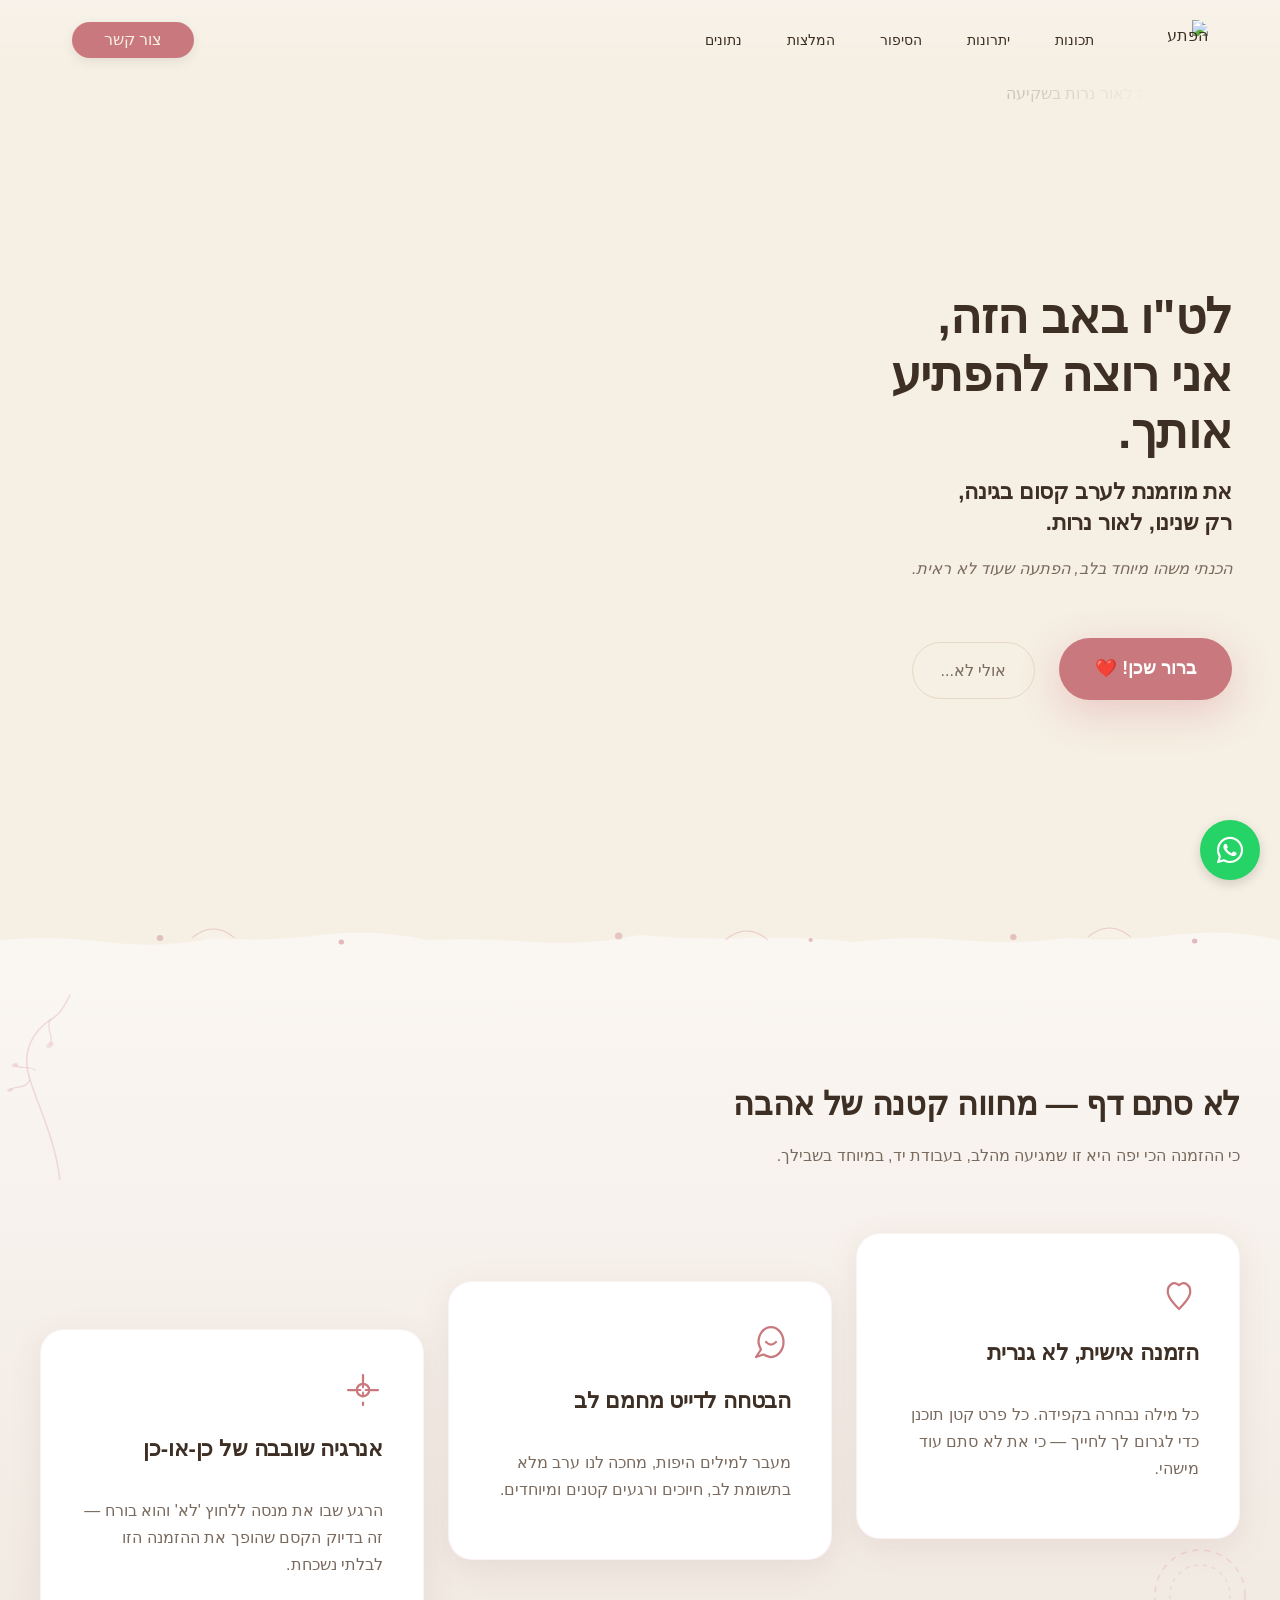
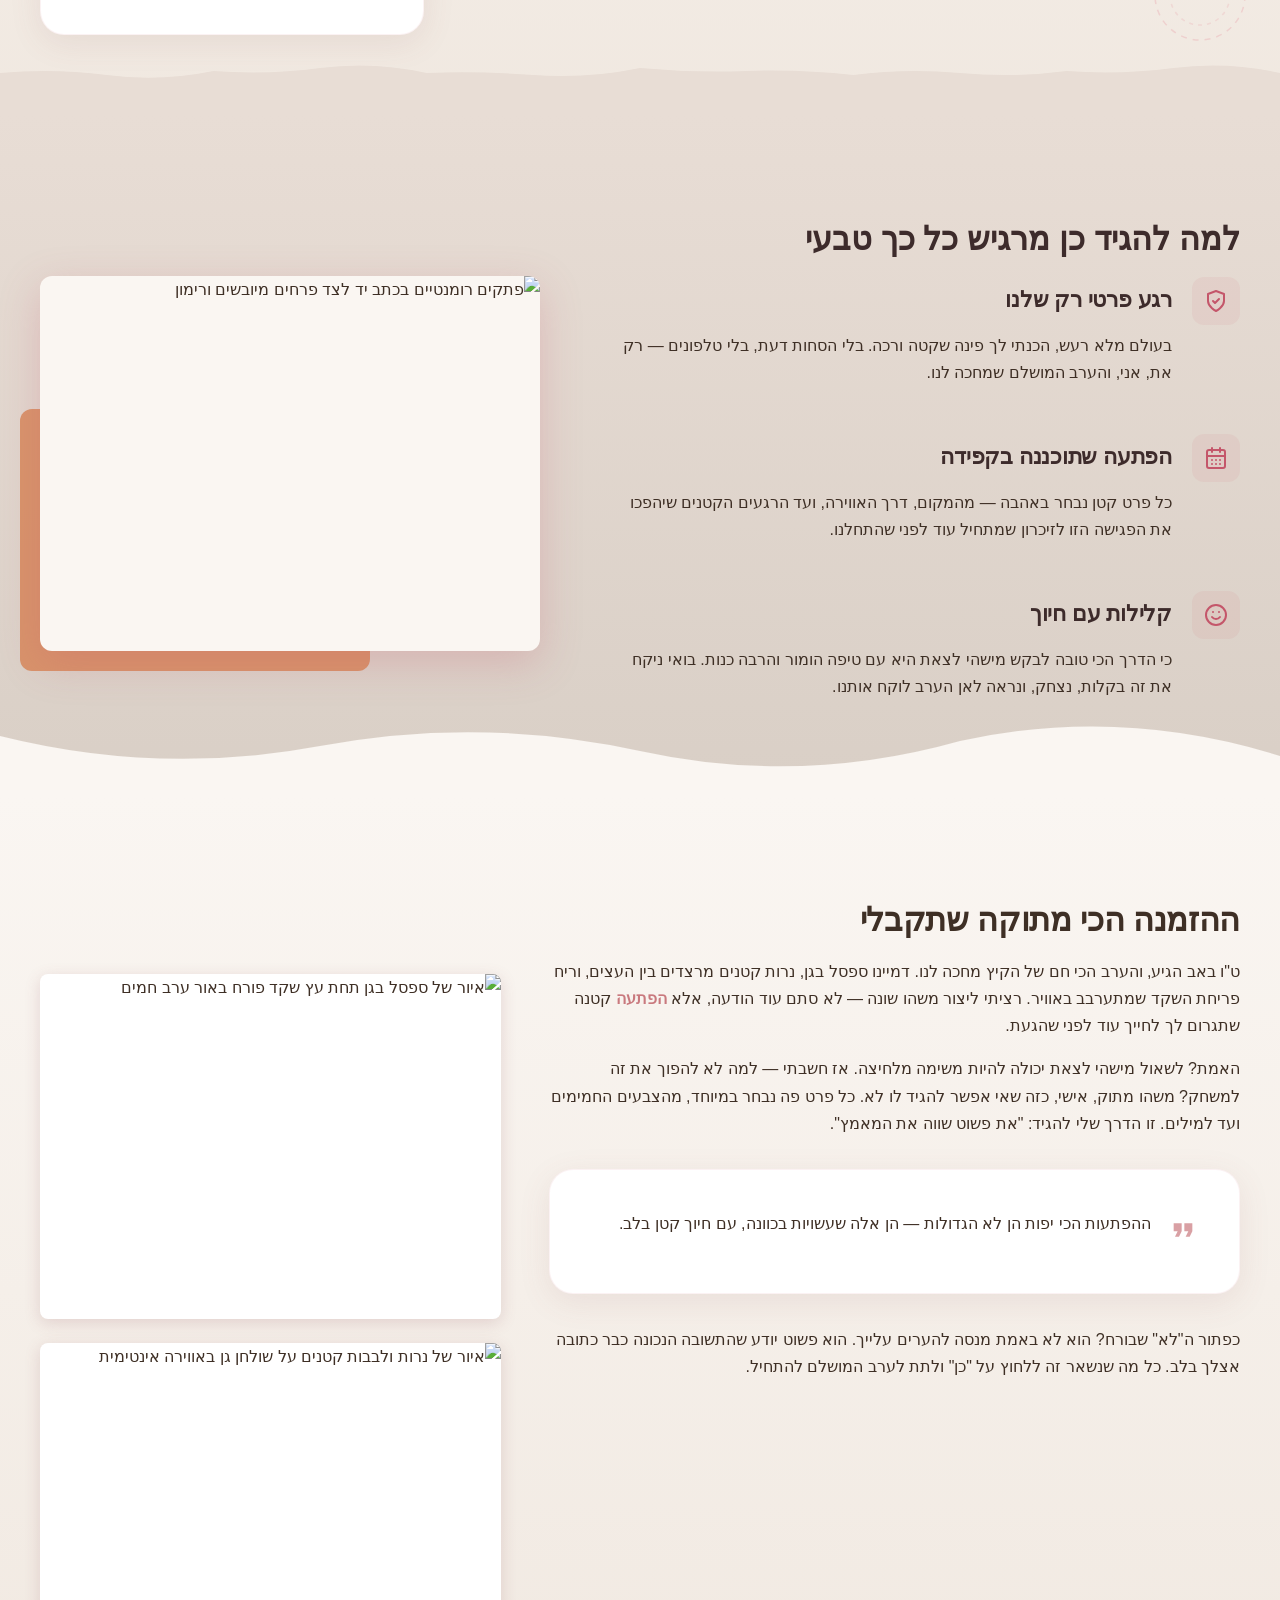
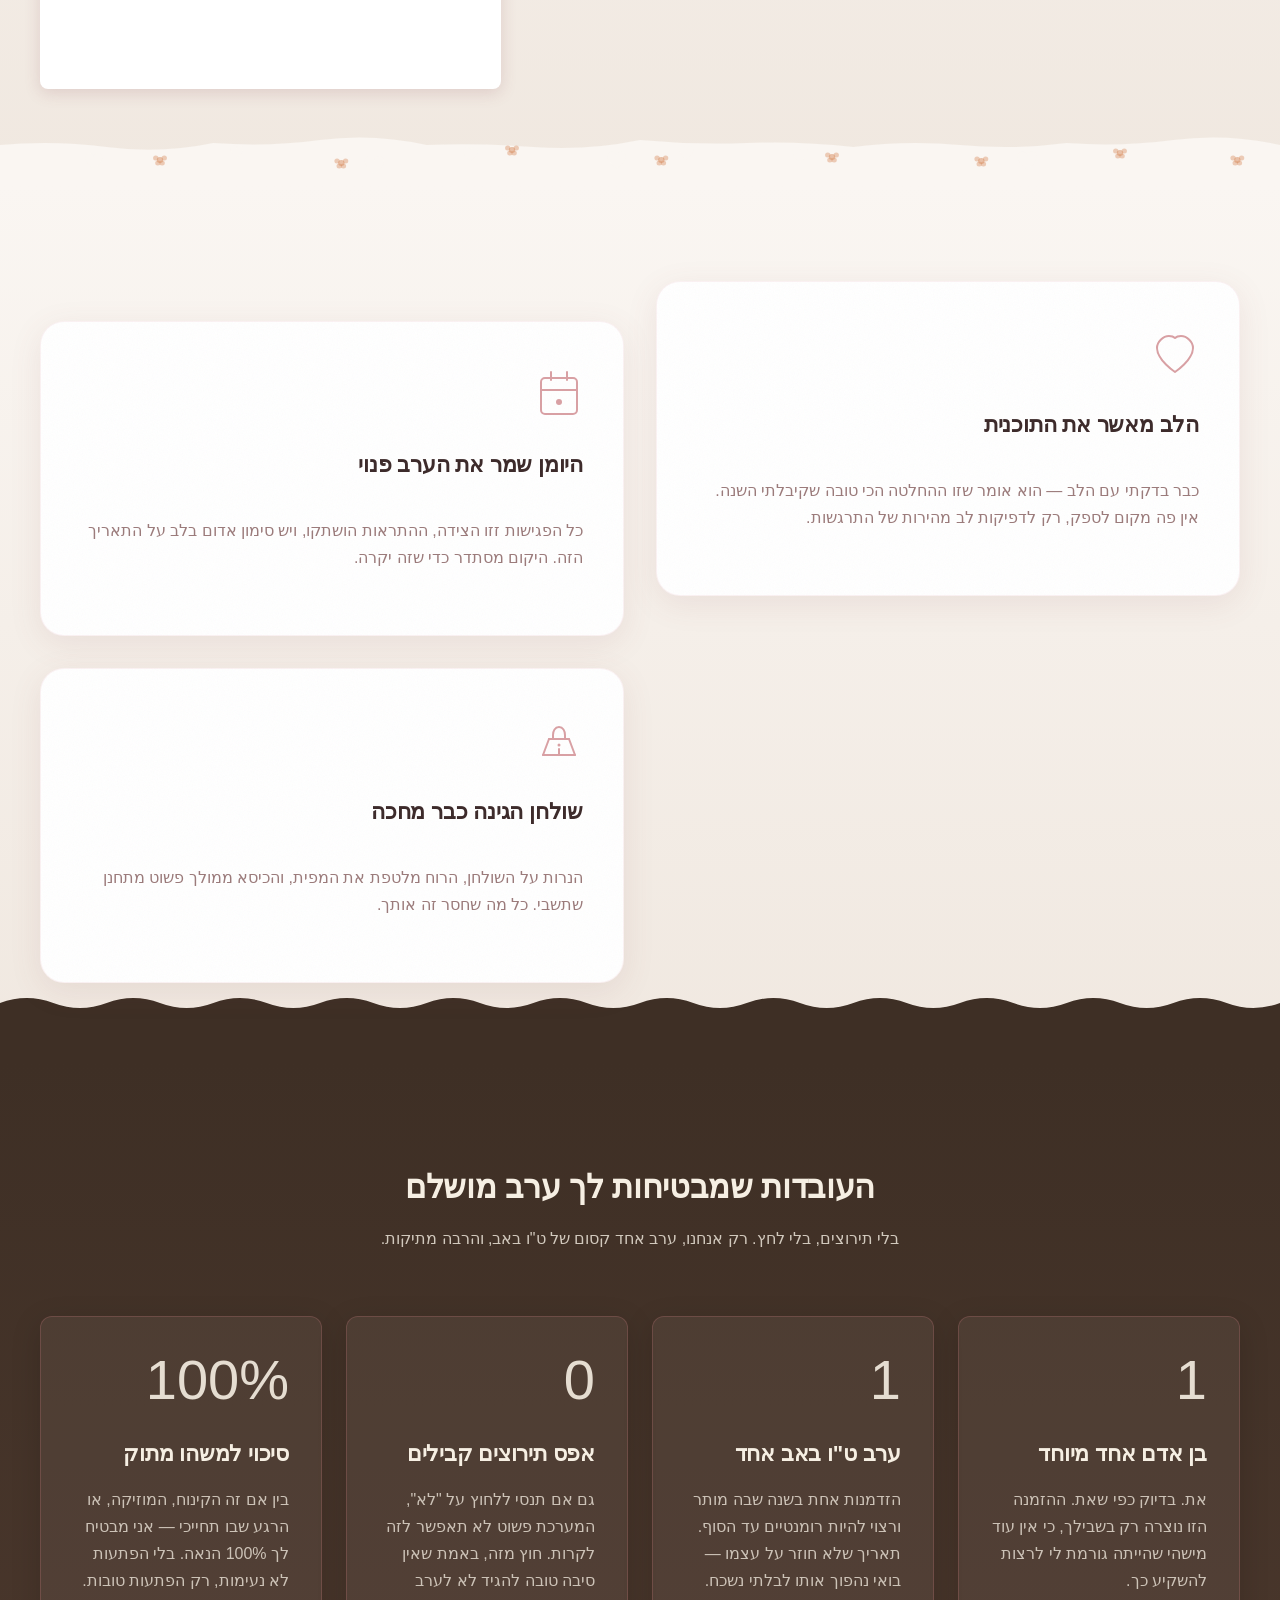
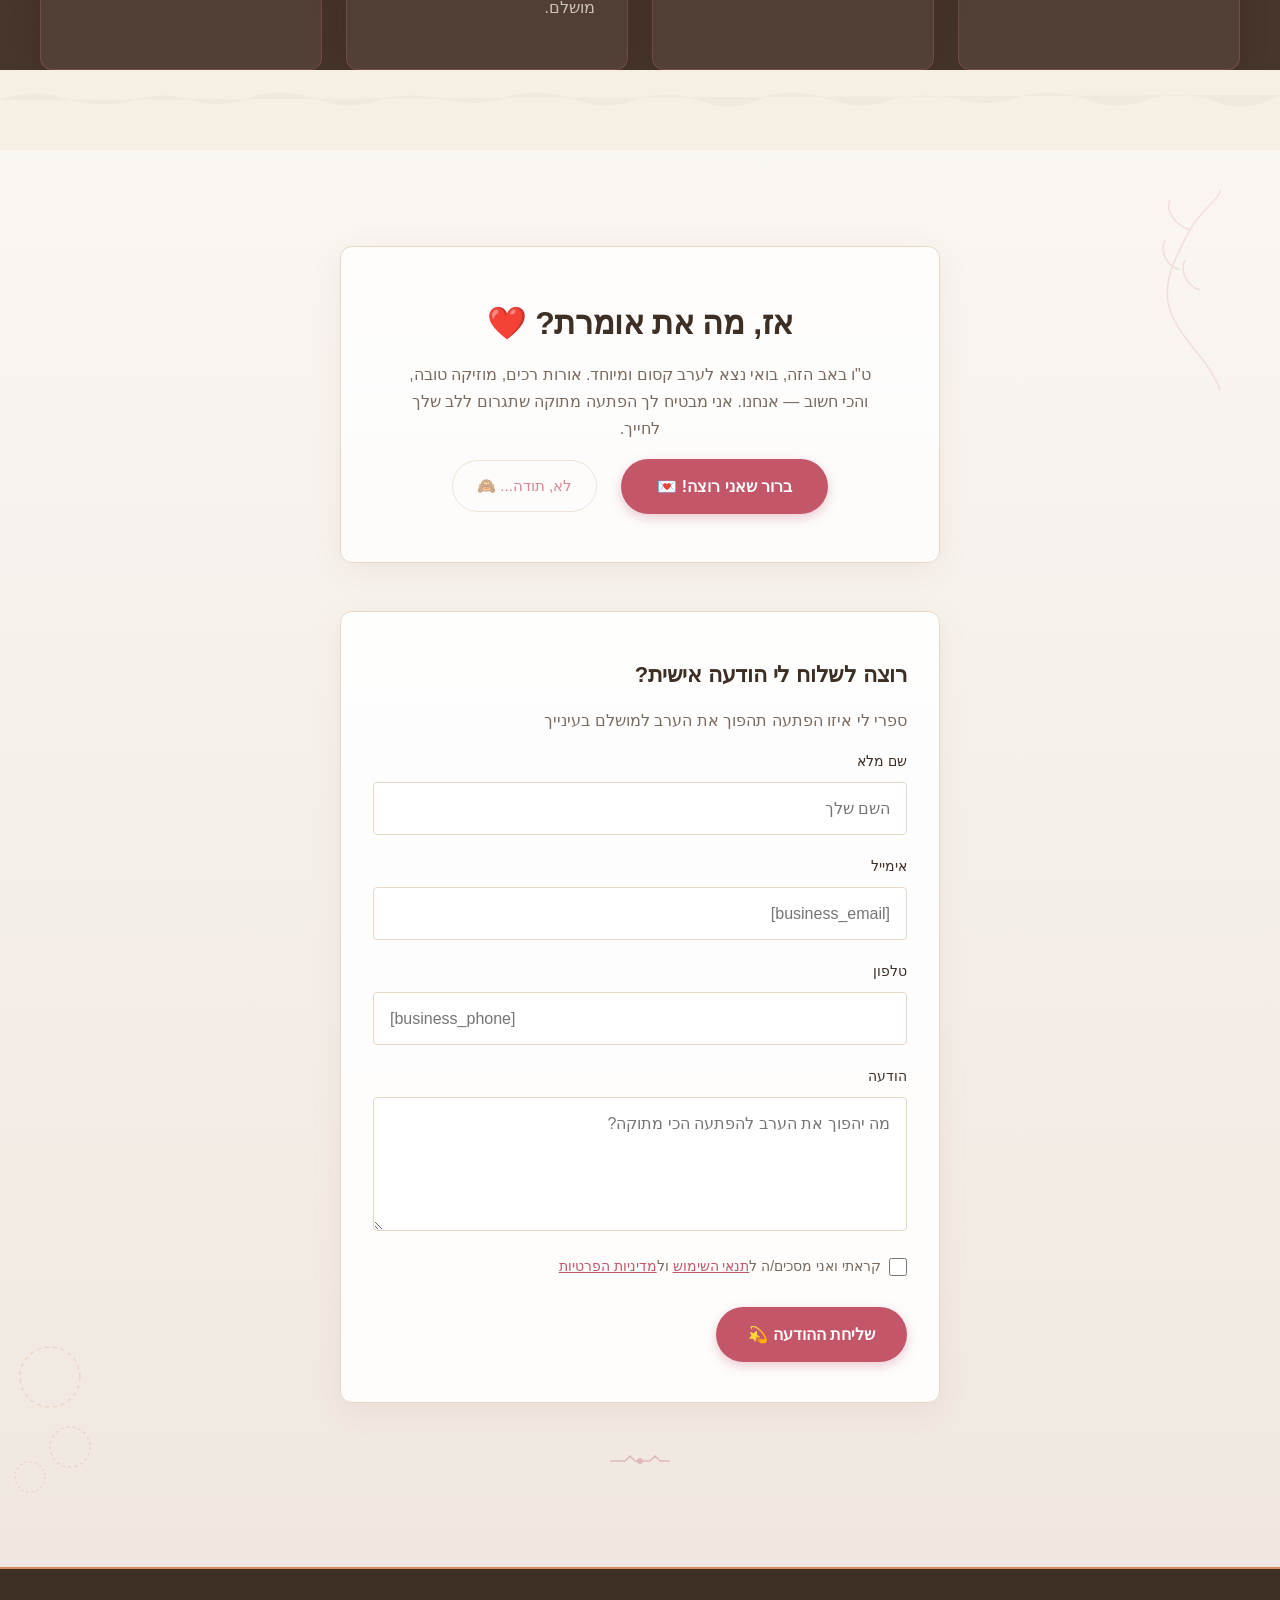
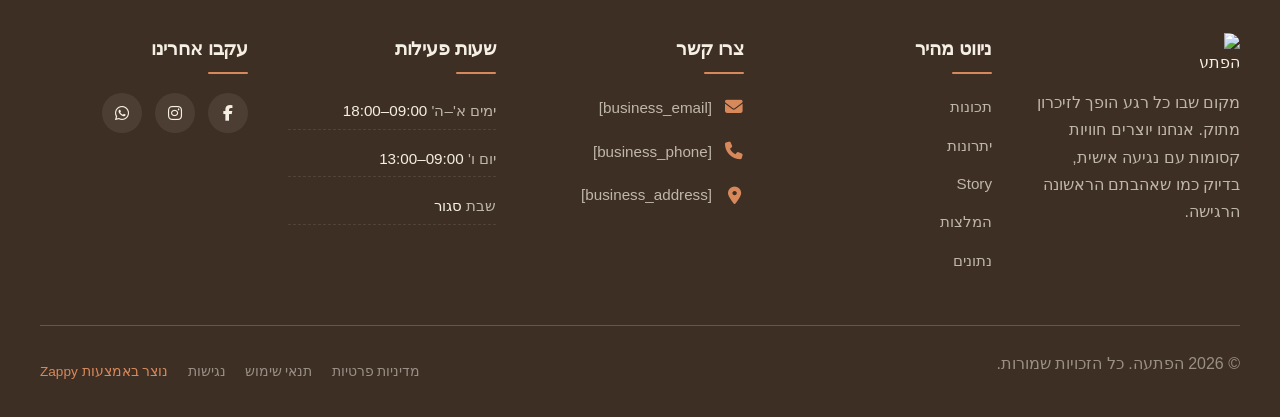
==== public/index.html @ 825b51dd "Initial website commit" ====
<!DOCTYPE html><html lang="he" dir="rtl"><head>
    <meta charset="UTF-8">
    <meta name="viewport" content="width=device-width, initial-scale=1.0">
    <meta name="robots" content="index, follow">
    <title>הזמנה רומנטית שאי אפשר לסרב לה — הפתעה</title>
    <meta name="description" content="הפתעה מתוקה ומשעשעת לט&quot;ו באב: כפתור ה'לא' בורח מהעכבר, וכשלוחצים 'כן' נפתח מסך חגיגי עם לבבות מרחפים. הדרך הכי כיפית להזמין מישהו מיוחד לדייט בלתי נשכח. לחצו עכשיו וגלו את הקסם!">
    <meta name="keywords" content="הפתעה, הפתעה רומנטית לזוג, רעיונות להפתעה לבן זוג, הזמנה לט" ו="" באב,="" הפתעה="" וירטואלית="" מקורית"="">
    
    <!-- Favicons -->
    <link rel="icon" type="image/x-icon" href="/assets/favicon.ico">
    <link rel="icon" type="image/png" sizes="16x16" href="/assets/favicon-16x16.png">
    <link rel="icon" type="image/png" sizes="32x32" href="/assets/favicon-32x32.png">
    <link rel="icon" type="image/png" sizes="48x48" href="/assets/favicon-48x48.png">
    <link rel="icon" type="image/png" sizes="192x192" href="/assets/favicon-192x192.png">
    <link rel="icon" type="image/png" sizes="512x512" href="/assets/favicon-512x512.png">
    <link rel="apple-touch-icon" href="/assets/apple-touch-icon.png">
    <!-- Zappy Analytics -->
<script>
(function() {
  'use strict';
  
  // Configuration
  var config = {
    websiteId: 'c643f042-326e-4a55-a2a8-f89b257a7879',
    apiUrl: 'https://api.zappy5.com/api/analytics/track',
    sessionDuration: 30 * 60 * 1000, // 30 minutes
    visitorDuration: 30 * 24 * 60 * 60 * 1000, // 30 days
    trackPageViews: true,
    trackClicks: true,
    trackFormSubmissions: true
  };
  
  // Generate or retrieve persistent visitor ID (30 days)
  function getVisitorId() {
    var visitorKey = 'zappy_visitor_' + config.websiteId;
    var visitor = null;
    
    try {
      visitor = localStorage.getItem(visitorKey);
      if (visitor) {
        var visitorData = JSON.parse(visitor);
        var now = Date.now();
        
        // Check if visitor ID is still valid (30 days)
        if (now - visitorData.created < config.visitorDuration) {
          // Update last seen timestamp
          visitorData.lastSeen = now;
          localStorage.setItem(visitorKey, JSON.stringify(visitorData));
          return visitorData.id;
        }
      }
    } catch (e) {
      console.warn('Zappy Analytics: LocalStorage not available');
    }
    
    // Generate new visitor ID
    var newVisitorId = 'zv_' + Date.now() + '_' + Math.random().toString(36).substr(2, 9);
    
    try {
      localStorage.setItem(visitorKey, JSON.stringify({
        id: newVisitorId,
        created: Date.now(),
        lastSeen: Date.now()
      }));
    } catch (e) {
      // Continue without local storage
    }
    
    return newVisitorId;
  }
  
  // Generate or retrieve session ID (30 minutes)
  function getSessionId() {
    var sessionKey = 'zappy_session_' + config.websiteId;
    var session = null;
    
    try {
      session = sessionStorage.getItem(sessionKey);
      if (session) {
        var sessionData = JSON.parse(session);
        var now = Date.now();
        
        // Check if session is still valid
        if (now - sessionData.timestamp < config.sessionDuration) {
          // Update timestamp
          sessionData.timestamp = now;
          sessionStorage.setItem(sessionKey, JSON.stringify(sessionData));
          return sessionData.id;
        }
      }
    } catch (e) {
      console.warn('Zappy Analytics: SessionStorage not available');
    }
    
    // Generate new session ID
    var newSessionId = 'zs_' + Date.now() + '_' + Math.random().toString(36).substr(2, 9);
    
    try {
      sessionStorage.setItem(sessionKey, JSON.stringify({
        id: newSessionId,
        timestamp: Date.now()
      }));
    } catch (e) {
      // Continue without session storage
    }
    
    return newSessionId;
  }
  
  var visitorId = getVisitorId();
  var sessionId = getSessionId();
  
  // Track an event
  function trackEvent(eventType, data) {
    data = data || {};
    
    var eventData = {
      website_id: config.websiteId,
      event_type: eventType,
      page_path: window.location.pathname,
      referrer: document.referrer || 'direct',
      visitor_id: visitorId,
      session_id: sessionId,
      metadata: data
    };
    
    // Use sendBeacon if available (better for page unload events)
    if (navigator.sendBeacon) {
      var blob = new Blob([JSON.stringify(eventData)], { type: 'application/json' });
      navigator.sendBeacon(config.apiUrl, blob);
    } else {
      // Fallback to fetch
      fetch(config.apiUrl, {
        method: 'POST',
        headers: {
          'Content-Type': 'application/json'
        },
        body: JSON.stringify(eventData),
        keepalive: true
      }).catch(function(error) {
        console.warn('Zappy Analytics: Failed to track event', error);
      });
    }
  }
  
  // Track page view
  if (config.trackPageViews) {
    trackEvent('pageview', {
      title: document.title,
      url: window.location.href
    });
  }
  
  // Track clicks on important elements
  if (config.trackClicks) {
    document.addEventListener('click', function(e) {
      var target = e.target;
      
      // Track button clicks (counted as actions)
      if (target.tagName === 'BUTTON' || target.closest('button')) {
        var button = target.tagName === 'BUTTON' ? target : target.closest('button');
        var clickMeta = {
          element: 'button',
          text: button.textContent.trim().substring(0, 100),
          id: button.id || null,
          class: button.className || null
        };
        
        trackEvent('click', clickMeta);
      }
      
      // Track link clicks (navigation - not counted as actions)
      else if (target.tagName === 'A' || target.closest('a')) {
        var link = target.tagName === 'A' ? target : target.closest('a');
        var navMeta = {
          element: 'link',
          text: link.textContent.trim().substring(0, 100),
          href: link.href,
          external: link.hostname !== window.location.hostname
        };
        
        trackEvent('navigation', navMeta);
      }
    }, true);
  }
  
  
  // Track form submissions
  if (config.trackFormSubmissions) {
    document.addEventListener('submit', function(e) {
      var form = e.target;
      
      trackEvent('form_submit', {
        form_id: form.id || null,
        form_name: form.name || null,
        form_action: form.action || null,
        form_method: form.method || 'GET'
      });
    }, true);
  }
  
  // Track time on page (send on page unload)
  var pageLoadTime = Date.now();
  
  window.addEventListener('beforeunload', function() {
    var timeOnPage = Math.floor((Date.now() - pageLoadTime) / 1000); // in seconds
    
    trackEvent('page_unload', {
      time_on_page: timeOnPage,
      page_path: window.location.pathname
    });
  });
  
  // Expose tracking function globally for custom events
  window.zappyAnalytics = {
    track: trackEvent,
    getVisitorId: function() { return visitorId; },
    getSessionId: function() { return sessionId; }
  };
  
})();
</script>
<!-- End Zappy Analytics -->
<!-- Zappy Marketing Events -->
<script>
(function() {
  'use strict';
  if (window.zappyFireMarketingEvent) return;

  var ECOM_MODE = "";
  var IS_CATALOG = false;
  var IS_FULL = false;

  var ECOM_ALIAS = {
    begin_checkout: 'checkout_started',
    purchase: 'checkout_complete',
    add_to_cart: 'add_to_cart',
    view_product: 'view_product'
  };

  function pagePath() {
    try {
      if (window.ZAPPY_CONFIG && window.ZAPPY_CONFIG.currentPagePath) {
        return window.ZAPPY_CONFIG.currentPagePath;
      }
    } catch (e) {}
    try { return window.location.pathname || '/'; } catch (e2) { return '/'; }
  }

  function normalizeItems(meta) {
    meta = meta || {};
    var raw = meta.items || meta.cartItems || meta.cart_items || meta.lineItems || [];
    if (!Array.isArray(raw)) raw = [];
    var out = [];
    for (var i = 0; i < raw.length; i++) {
      var item = raw[i];
      if (!item || typeof item !== 'object') continue;
      var id = String(item.item_id || item.productId || item.product_id || item.id || '').trim();
      var name = String(item.item_name || item.productName || item.product_name || item.name || '').trim();
      var price = parseFloat(item.price != null ? item.price : (item.unitPrice != null ? item.unitPrice : 0)) || 0;
      var quantity = Math.max(1, parseInt(item.quantity != null ? item.quantity : (item.qty != null ? item.qty : 1), 10) || 1);
      if (!id && !name) continue;
      out.push({ item_id: id || name, item_name: name || id, price: price, quantity: quantity });
    }
    return out;
  }

  function buildGa4Params(eventId, meta) {
    meta = meta || {};
    var items = normalizeItems(meta);
    var value = parseFloat(meta.value != null ? meta.value : (meta.total != null ? meta.total : 0)) || 0;
    var currency = String(meta.currency || 'USD').toUpperCase();

    if (eventId === 'checkout_complete') {
      return {
        transaction_id: String(meta.transaction_id || meta.orderId || meta.order_id || meta.orderNumber || '') || undefined,
        value: value,
        currency: currency,
        items: items
      };
    }
    if (eventId === 'checkout_started') {
      return { value: value, currency: currency, items: items };
    }
    if (eventId === 'add_to_cart') {
      var atcItems = items.length ? items : [{
        item_id: String(meta.productId || meta.product_id || ''),
        item_name: String(meta.productName || meta.product_name || ''),
        price: parseFloat(meta.value != null ? meta.value : (meta.price != null ? meta.price : 0)) || 0,
        quantity: parseInt(meta.quantity != null ? meta.quantity : 1, 10) || 1
      }].filter(function(x) { return x.item_id || x.item_name; });
      return {
        value: value || (atcItems[0] ? atcItems[0].price * atcItems[0].quantity : 0),
        currency: currency,
        items: atcItems
      };
    }
    if (eventId === 'view_product') {
      var vpItems = items.length ? items : [{
        item_id: String(meta.productId || meta.product_id || ''),
        item_name: String(meta.productName || meta.product_name || ''),
        price: parseFloat(meta.price != null ? meta.price : (meta.value != null ? meta.value : 0)) || 0,
        quantity: 1
      }].filter(function(x) { return x.item_id || x.item_name; });
      return {
        currency: currency,
        value: value || (vpItems[0] ? vpItems[0].price : 0),
        items: vpItems
      };
    }
    if (eventId === 'whatsapp_click' || eventId === 'phone_click') {
      return { method: eventId === 'whatsapp_click' ? 'whatsapp' : 'phone', page_path: meta.pagePath || pagePath() };
    }
    if (eventId === 'contact_form_submitted' || eventId === 'product_inquiry') {
      return { page_path: meta.pagePath || pagePath() };
    }
    return meta;
  }

  function buildMetaParams(eventId, meta) {
    meta = meta || {};
    var items = normalizeItems(meta);
    var value = parseFloat(meta.value != null ? meta.value : (meta.total != null ? meta.total : 0)) || 0;
    var currency = String(meta.currency || 'USD').toUpperCase();
    var contentIds = [];
    var numItems = 0;
    for (var i = 0; i < items.length; i++) {
      if (items[i].item_id) contentIds.push(items[i].item_id);
      numItems += items[i].quantity || 1;
    }

    if (eventId === 'checkout_complete') {
      return {
        value: value,
        currency: currency,
        content_ids: contentIds.length ? contentIds : undefined,
        content_type: 'product',
        num_items: numItems || undefined,
        order_id: String(meta.order_id || meta.orderId || meta.transaction_id || meta.orderNumber || '') || undefined
      };
    }
    if (eventId === 'checkout_started') {
      return {
        value: value,
        currency: currency,
        content_ids: contentIds.length ? contentIds : undefined,
        content_type: 'product',
        num_items: numItems || parseInt(meta.itemCount != null ? meta.itemCount : 0, 10) || undefined
      };
    }
    if (eventId === 'add_to_cart') {
      var id = String(meta.productId || meta.product_id || contentIds[0] || '');
      return {
        value: value || (items[0] ? items[0].price * items[0].quantity : 0),
        currency: currency,
        content_ids: id ? [id] : (contentIds.length ? contentIds : undefined),
        content_type: 'product',
        content_name: meta.productName || meta.product_name || (items[0] && items[0].item_name),
        num_items: parseInt(meta.quantity != null ? meta.quantity : (numItems || 1), 10) || 1
      };
    }
    if (eventId === 'view_product') {
      var vid = String(meta.productId || meta.product_id || contentIds[0] || '');
      return {
        value: value || parseFloat(meta.price != null ? meta.price : 0) || 0,
        currency: currency,
        content_ids: vid ? [vid] : (contentIds.length ? contentIds : undefined),
        content_type: 'product',
        content_name: meta.productName || meta.product_name || (items[0] && items[0].item_name)
      };
    }
    if (eventId === 'whatsapp_click' || eventId === 'phone_click') {
      return {
        content_name: eventId === 'whatsapp_click' ? 'WhatsApp' : 'Phone',
        content_category: 'contact'
      };
    }
    if (eventId === 'contact_form_submitted' || eventId === 'product_inquiry') {
      return {
        content_name: eventId === 'product_inquiry' ? 'Product inquiry' : 'Contact form',
        content_category: meta.productName || meta.product_name || undefined
      };
    }
    return meta;
  }

  var PLATFORM = {
    whatsapp_click: { ga4: 'contact', meta: 'Contact', gtm: 'whatsapp_click', ecom: false },
    phone_click: { ga4: 'contact', meta: 'Contact', gtm: 'phone_click', ecom: false },
    contact_form_submitted: { ga4: 'generate_lead', meta: 'Lead', gtm: 'contact_form_submitted', ecom: false },
    checkout_started: { ga4: 'begin_checkout', meta: 'InitiateCheckout', gtm: 'begin_checkout', ecom: true },
    checkout_complete: { ga4: 'purchase', meta: 'Purchase', gtm: 'purchase', ecom: true },
    product_inquiry: { ga4: 'generate_lead', meta: 'Lead', gtm: 'product_inquiry', ecom: false },
    add_to_cart: { ga4: 'add_to_cart', meta: 'AddToCart', gtm: 'add_to_cart', ecom: true },
    view_product: { ga4: 'view_item', meta: 'ViewContent', gtm: 'view_item', ecom: true }
  };

  function purchaseDedupKey(orderId) {
    return 'zappy_purchase_fired_' + String(orderId || '');
  }

  function alreadyFiredPurchase(orderId) {
    if (!orderId) return false;
    try {
      return sessionStorage.getItem(purchaseDedupKey(orderId)) === '1';
    } catch (e) {
      return false;
    }
  }

  function markPurchaseFired(orderId) {
    if (!orderId) return;
    try { sessionStorage.setItem(purchaseDedupKey(orderId), '1'); } catch (e) {}
  }

  /**
   * Fire a marketing event to first-party analytics + GA4/GTM/Meta when present.
   * @param {string} eventName marketing ID or ecommerce alias
   * @param {object} [metadata]
   * @param {{ skipFirstParty?: boolean }} [opts]
   */
  window.zappyFireMarketingEvent = function(eventName, metadata, opts) {
    try {
      opts = opts || {};
      metadata = metadata || {};
      var eventId = ECOM_ALIAS[eventName] || eventName;
      var plat = PLATFORM[eventId];
      if (!plat) return;

      if (!metadata.pagePath && !metadata.page_path) {
        metadata.pagePath = pagePath();
      }

      if (eventId === 'checkout_complete') {
        var oid = String(metadata.orderId || metadata.order_id || metadata.transaction_id || '');
        if (oid && alreadyFiredPurchase(oid)) return;
        if (oid) markPurchaseFired(oid);
      }

      // First-party (skip when already tracked via zappyTrackEcomAnalytics path
      // that opts out, or when caller already recorded under a different name)
      if (!opts.skipFirstParty) {
        try {
          if (window.zappyAnalytics && typeof window.zappyAnalytics.track === 'function') {
            window.zappyAnalytics.track(eventId, metadata);
          }
        } catch (e1) {}
      }

      // GTM / dataLayer — platform-standard ecommerce event names
      try {
        window.dataLayer = window.dataLayer || [];
        if (plat.ecom) {
          var ga4ForGtm = buildGa4Params(eventId, metadata);
          var ecommerce = {};
          if (ga4ForGtm.transaction_id) ecommerce.transaction_id = ga4ForGtm.transaction_id;
          if (ga4ForGtm.value != null) ecommerce.value = ga4ForGtm.value;
          if (ga4ForGtm.currency) ecommerce.currency = ga4ForGtm.currency;
          if (ga4ForGtm.items) ecommerce.items = ga4ForGtm.items;
          window.dataLayer.push({ event: plat.gtm, ecommerce: ecommerce });
          // Secondary Zappy-specific trigger for merchants who want it
          if (eventId === 'checkout_complete' || eventId === 'checkout_started') {
            window.dataLayer.push({ event: eventId, ecommerce: ecommerce });
          }
        } else {
          var dl = { event: plat.gtm };
          for (var k in metadata) {
            if (Object.prototype.hasOwnProperty.call(metadata, k)) dl[k] = metadata[k];
          }
          window.dataLayer.push(dl);
        }
      } catch (e2) {}

      // GA4 gtag
      try {
        if (typeof window.gtag === 'function') {
          window.gtag('event', plat.ga4, buildGa4Params(eventId, metadata));
        }
      } catch (e3) {}

      // Meta Pixel (only when fbq is loaded — consent-gated lazy loader)
      try {
        if (typeof window.fbq === 'function') {
          window.fbq('track', plat.meta, buildMetaParams(eventId, metadata));
        }
      } catch (e4) {}
    } catch (err) {}
  };

  // ---- Click listeners (capture) ----
  var recent = Object.create(null);
  function dedupe(key) {
    var now = Date.now();
    if (recent[key] && now - recent[key] < 800) return true;
    recent[key] = now;
    return false;
  }

  function closest(el, selector) {
    if (!el) return null;
    if (el.closest) return el.closest(selector);
    return null;
  }

  function findAnchor(el) {
    var node = el;
    while (node && node !== document) {
      if (node.tagName === 'A') return node;
      node = node.parentElement;
    }
    return null;
  }

  function isWhatsAppHref(href) {
    if (!href) return false;
    var h = String(href).toLowerCase();
    return h.indexOf('wa.me/') !== -1 ||
      h.indexOf('api.whatsapp.com') !== -1 ||
      h.indexOf('whatsapp.com/send') !== -1 ||
      h.indexOf('whatsapp:') === 0;
  }

  document.addEventListener('click', function(e) {
    try {
      var target = e.target;
      if (!target) return;

      // WhatsApp
      var waFloat = closest(target, '.whatsapp-float, a.whatsapp-float, [data-zappy-whatsapp]');
      var anchor = findAnchor(target);
      var href = (anchor && anchor.href) || '';
      if (waFloat || (anchor && isWhatsAppHref(href))) {
        if (!dedupe('wa:' + href)) {
          var waSource = waFloat ? 'float' : 'link';
          window.zappyFireMarketingEvent('whatsapp_click', {
            source: waSource,
            href: href || null,
            pagePath: pagePath()
          });
        }
        return;
      }

      // Phone
      var phoneBtn = closest(target, '.phone-header-btn, .nav-phone-btn, .call-btn, [data-zappy-phone]');
      var telHref = '';
      if (anchor && anchor.href && String(anchor.href).toLowerCase().indexOf('tel:') === 0) {
        telHref = anchor.href;
      } else if (phoneBtn && phoneBtn.href && String(phoneBtn.href).toLowerCase().indexOf('tel:') === 0) {
        telHref = phoneBtn.href;
      }
      if (phoneBtn || telHref) {
        var phone = '';
        if (telHref) {
          phone = String(telHref).replace(/^tel:/i, '').trim();
        }
        if (!dedupe('tel:' + (phone || (phoneBtn && phoneBtn.id) || 'btn'))) {
          window.zappyFireMarketingEvent('phone_click', {
            source: phoneBtn ? 'button' : 'link',
            phone: phone || null,
            href: telHref || null,
            pagePath: pagePath()
          });
        }
        return;
      }

      // Catalog / product inquiry
      if (IS_CATALOG || IS_FULL) {
        var inq = closest(target, '.card-inquiry-btn, #zappy-pdp-inquiry-btn, a.inquiry-btn');
        if (inq) {
          if (!dedupe('inq:' + (inq.id || inq.className))) {
            var product = window.currentProduct || null;
            var productId = (inq.getAttribute && inq.getAttribute('data-product-id')) ||
              (product && product.id) || null;
            var productName = (inq.getAttribute && inq.getAttribute('data-product-name')) ||
              (product && product.name) || null;
            var channel = 'contact_page';
            var inqHref = (inq.tagName === 'A' && inq.href) ? inq.href : '';
            if (inqHref && String(inqHref).toLowerCase().indexOf('mailto:') === 0) channel = 'mailto';
            window.zappyFireMarketingEvent('product_inquiry', {
              source: inq.id === 'zappy-pdp-inquiry-btn' ? 'pdp' : 'card',
              productId: productId,
              productName: productName,
              channel: channel,
              pagePath: pagePath()
            });
          }
        }
      }
    } catch (err) {}
  }, true);
})();
</script>
    <meta property="og:title" content="הזמנה רומנטית שאי אפשר לסרב לה — הפתעה">
    <meta property="og:description" content="הפתעה מתוקה ומשעשעת לט&quot;ו באב: כפתור ה'לא' בורח מהעכבר, וכשלוחצים 'כן' נפתח מסך חגיגי עם לבבות מרחפים. הדרך הכי כיפית להזמין מישהו מיוחד לדייט בלתי נשכח. לחצו עכשיו וגלו את הקסם!">
    <meta name="twitter:card" content="summary_large_image">
    <meta name="twitter:title" content="הזמנה רומנטית שאי אפשר לסרב לה — הפתעה">
    <meta name="twitter:description" content="הפתעה מתוקה ומשעשעת לט&quot;ו באב: כפתור ה'לא' בורח מהעכבר, וכשלוחצים 'כן' נפתח מסך חגיגי עם לבבות מרחפים. הדרך הכי כיפית להזמין מישהו מיוחד לדייט בלתי נשכח. לחצו עכשיו וגלו את הקסם!">
    <meta property="og:type" content="website">
  <meta property="og:locale" content="he_IL">
  
  
  
  
  
  <style>
    .skip-link { position: absolute; top: 0; left: 0; transform: translateY(-200%); padding: 12px 18px; background: var(--bg-dark, #1a1a1a); color: var(--text-light, #fff); font-weight: 600; border-radius: 0 0 8px 0; z-index: 10000; }
    .skip-link:focus { transform: none; outline: 2px solid var(--ring, #fff); outline-offset: 2px; }
    :focus-visible { outline: 2px solid var(--ring, currentColor); outline-offset: 3px; }
  </style>


  
    <!-- Favicons -->
    <link rel="icon" type="image/x-icon" href="/assets/favicon.ico">
    <link rel="icon" type="image/png" sizes="16x16" href="/assets/favicon-16x16.png">
    <link rel="icon" type="image/png" sizes="32x32" href="/assets/favicon-32x32.png">
    <link rel="icon" type="image/png" sizes="48x48" href="/assets/favicon-48x48.png">
    <link rel="icon" type="image/png" sizes="192x192" href="/assets/favicon-192x192.png">
    <link rel="icon" type="image/png" sizes="512x512" href="/assets/favicon-512x512.png">
    <link rel="apple-touch-icon" href="/assets/apple-touch-icon.png">
    <!-- Cookie Consent -->
    <link rel="stylesheet" href="https://cdn.jsdelivr.net/npm/vanilla-cookieconsent@3/dist/cookieconsent.css">
    <!-- Mickidum Accessibility Toolbar lazy-loaded by runtime -->
    <style id="zappy-critical-above-fold-css">
html{box-sizing:border-box;-webkit-text-size-adjust:100%}*,*::before,*::after{box-sizing:inherit}body{margin:0;min-width:320px;overflow-x:clip}img,svg,video{max-width:100%;height:auto}main{display:block}.container{width:min(100% - 32px,1200px);margin-inline:auto}.navbar,nav.navbar,header .navbar,header[role="banner"]{position:relative;z-index:1000;width:100%}.nav-container,.navbar .container{display:flex;align-items:center;justify-content:space-between;min-height:64px}.logo,.logo-link img{display:block;width:35px;height:35px;object-fit:contain}.nav-menu,#navMenu{list-style:none;margin:0;padding:0}.navbar a,.nav-menu a,#navMenu a,.navbar .nav-links a{color:inherit;text-decoration:none}.navbar .sub-menu,.nav-menu .sub-menu,#navMenu .sub-menu{display:none}.fa,.fas,.far,.fab,.fa-solid,.fa-regular,.fa-brands{display:inline-block;min-width:1em;text-align:center}html:not(#zappy-noop)[data-zappy-site-type="ecommerce"] .phone-header-btn,html:not(#zappy-noop) .navbar:has(.nav-ecommerce-icons)>.phone-header-btn{display:none!important;visibility:hidden!important;width:0!important;height:0!important;pointer-events:none!important}.zappy-preview-empty-store-cta{display:none!important;visibility:hidden!important;height:0!important;max-height:0!important;overflow:hidden!important;margin:0!important;padding:0!important;border:0!important;box-shadow:none!important}.zappy-catalog-menu{background:var(--surface-color,var(--surface,linear-gradient(135deg,#f8f9fa 0%,#fff 100%)));border-bottom:1px solid var(--border-color,#e5e7eb);padding:0;position:sticky;top:0;z-index:90}.zappy-catalog-menu[dir=rtl],.zappy-catalog-menu.rtl{direction:rtl}.zappy-catalog-menu[dir=ltr],.zappy-catalog-menu.ltr{direction:ltr}.catalog-menu-container{max-width:1440px;margin:0 auto;display:flex;align-items:center;gap:8px;padding:10px 24px;overflow:visible}.catalog-menu-categories,.catalog-menu-list{display:flex;align-items:center;gap:4px;flex-wrap:wrap;margin:0;padding:0;list-style:none}.catalog-menu-item{display:inline-flex;align-items:center;padding:8px 16px;font-size:14px;font-weight:500;color:var(--text-color,var(--text,#374151));text-decoration:none;border-radius:20px;white-space:nowrap}.catalog-menu-all{background:var(--primary-color,var(--primary,#111));color:var(--text-light,#fff)!important}.catalog-menu-parent{position:relative;display:inline-flex;align-items:center}.catalog-menu-trigger{display:inline-flex;align-items:center;gap:6px}.catalog-menu-chevron{flex-shrink:0}.catalog-menu-parent>.sub-menu{display:none!important;visibility:hidden!important;opacity:0!important;pointer-events:none!important}.hero-section,.index-hero-section,section[class*="hero"]{position:relative;overflow:hidden}.hero-section,.index-hero-section{min-height:560px}section[data-hero-type*="fullscreen"]{min-height:100vh}.hero-bg-wrapper,.hero-bg-image,section[class*="hero"] [class*="hero-bg"]{position:absolute;inset:0;width:100%;height:100%}.hero-bg-wrapper img,.hero-bg-image img,section[class*="hero"] [data-hero-bg],section[class*="hero"] img[data-hero-background="true"]{width:100%!important;height:100%!important;object-fit:cover!important;display:block}.hero-content,section[class*="hero"] .container{position:relative;z-index:2}@media(max-width:768px){:root{--header-height:72px;--total-header-height:72px;--zappy-mobile-menu-top:72px}html[data-zappy-site-type="ecommerce"] body{padding-top:var(--total-header-height,72px)}html[data-zappy-site-type="ecommerce"] body>nav.navbar,html[data-zappy-site-type="ecommerce"] body>.navbar:not(.zappy-catalog-menu){position:fixed!important;top:0;left:0;right:0;z-index:100000;width:100%;margin-bottom:0}.zappy-catalog-menu{position:fixed;top:var(--header-height,72px);left:0;right:0;z-index:99999}.nav-container,.navbar .container{min-height:60px}.nav-menu,#navMenu{max-width:100vw;overflow-x:hidden}.hero-section,.index-hero-section,section[class*="hero"],section[data-hero-type*="fullscreen"]{min-height:100svh}.hero-bg-wrapper,.hero-bg-image,.hero-scrim{min-height:100svh}}


/* ZAPPY_ANNOUNCEMENT_HEADER_OFFSET_CSS_V3 */
:root {
  --zappy-header-stack-height: calc(var(--zappy-announcement-height, 40px) + var(--header-height, 72px));
}
body:has(.zappy-announcement-bar) nav.navbar:not(.zappy-catalog-menu),
body:has(.zappy-announcement-bar) header.navbar,
body:has(.zappy-announcement-bar) .navbar:not(.zappy-catalog-menu):not(.mobile-search-panel) {
  top: var(--zappy-announcement-height, 40px) !important;
}
/* First-paint: pull fullscreen heroes behind the fixed announcement+nav so a
   transparent --nav-bg does not flash the cream body strip (live FOUC that
   preview never showed because preview injects the same underlap eagerly). */
body:has(.zappy-announcement-bar) section[data-hero-type^="fullscreen"],
body:has(.zappy-announcement-bar) .index-hero-section,
body:has(.zappy-announcement-bar) main > section[class*="hero"]:first-of-type {
  margin-top: calc(-1 * var(--zappy-header-stack-height)) !important;
  padding-top: calc(var(--zappy-header-stack-height)) !important;
}



/* ZAPPY_CONTENT_ALIGNMENT_FIRST_PAINT_CSS_V1 */
[data-zappy-content-align] {
  display: flex !important;
  flex-direction: column !important;
}
[data-zappy-content-align^="top-"] { justify-content: flex-start !important; }
[data-zappy-content-align^="upper-"],
[data-zappy-content-align^="center-"],
[data-zappy-content-align^="lower-"] { justify-content: center !important; }
[data-zappy-content-align^="bottom-"] { justify-content: flex-end !important; }
[data-zappy-content-align$="-left"],
[data-zappy-content-align$="-mid-left"] {
  align-items: flex-start !important;
  text-align: start !important;
}
[data-zappy-content-align$="-center"] {
  align-items: center !important;
  text-align: center !important;
}
[data-zappy-content-align$="-right"],
[data-zappy-content-align$="-mid-right"] {
  align-items: flex-end !important;
  text-align: end !important;
}
[data-zappy-content-align] [data-zappy-align-target] {
  margin-left: auto;
  margin-right: auto;
}
[data-zappy-content-align$="-center"] [data-zappy-align-target],
[data-zappy-content-align$="-center"] [data-zappy-align-target] > * {
  text-align: center !important;
}

</style>
    <link rel="stylesheet" href="/styles.css">
    <script>window.ZAPPY_WEBSITE_ID = "c643f042-326e-4a55-a2a8-f89b257a7879"; window.ZAPPY_API_BASE = "https://api.zappy5.com";</script>
    <link rel="preload" as="image" href="/assets/site-image-index-hero-image-1.webp" fetchpriority="high">

    <style id="zappy-dropdown-submenu-styles">
      /* ========== DESKTOP DROPDOWN SUBMENU STYLES ========== */
      /* Base styles for dropdown submenus - parent must be positioned */
      .nav-menu li:has(.sub-menu), nav li:has(.sub-menu), .navbar li:has(.sub-menu), #navMenu li:has(.sub-menu) { position: relative; }
      /* Submenu base - hidden by default */
      .nav-menu .sub-menu, nav .sub-menu, .navbar .sub-menu, #navMenu .sub-menu { display: block !important; position: absolute !important; top: 100%; left: 0; min-width: 220px; border-radius: 8px; box-shadow: 0 8px 25px rgba(0,0,0,0.15); padding: 8px 0; opacity: 0; visibility: hidden; transform: translateY(10px); transition: all 0.3s ease; z-index: 1000; list-style: none; pointer-events: none; }
      /* CRITICAL: Desktop hover styles to show dropdown */
      .nav-menu li:hover > .sub-menu, nav li:hover > .sub-menu, .navbar li:hover > .sub-menu, #navMenu li:hover > .sub-menu { opacity: 1 !important; visibility: visible !important; transform: translateY(0) !important; pointer-events: auto !important; }
      /* Submenu item styling */
      .sub-menu li { list-style: none; margin: 0; padding: 0; }
      .sub-menu a { display: block !important; padding: 10px 16px !important; color: var(--text-dark, #333) !important; font-weight: 500; text-decoration: none; white-space: nowrap; transition: background-color 0.2s; }
      .sub-menu .zappy-nav-child > a { padding-left: 28px !important; font-size: 0.9em !important; opacity: 0.85 !important; }
      [dir="rtl"] .sub-menu .zappy-nav-child > a, html[lang="he"] .sub-menu .zappy-nav-child > a, html[lang="ar"] .sub-menu .zappy-nav-child > a { padding-left: 10px !important; padding-right: 28px !important; }
      .sub-menu .zappy-nav-parent > a { font-weight: 600 !important; }
      .sub-menu a:hover { background-color: #f5f5f5; }
      /* RTL (Hebrew/Arabic) dropdown positioning */
      [dir="rtl"] .nav-menu .sub-menu, [dir="rtl"] nav .sub-menu, [dir="rtl"] .navbar .sub-menu, html[lang="he"] .nav-menu .sub-menu, html[lang="he"] nav .sub-menu, html[lang="he"] .navbar .sub-menu, html[lang="ar"] .nav-menu .sub-menu, html[lang="ar"] nav .sub-menu, html[lang="ar"] .navbar .sub-menu { left: auto !important; right: 0 !important; }
      /* Hide empty dropdown menus (exclude catalog sub-menus that use <a> children instead of <li>) */
      .sub-menu:empty, .sub-menu:not(:has(li:not(.zappy-hidden-menu-item))):not(:has(> a)), .sub-menu:not(:has(li)):not(:has(> a)) { display: none !important; opacity: 0 !important; visibility: hidden !important; pointer-events: none !important; }
      /* Desktop: show submenu on Menu Group hover */
      li:has(.menu-group-title):hover > .sub-menu { opacity: 1 !important; visibility: visible !important; transform: translateY(0) !important; pointer-events: auto !important; }
      /* Menu Group title styling */
      .nav-menu > li > .menu-group-title, #navMenu > li > .menu-group-title { display: inline-block; padding: 0.5rem 1rem; cursor: default; user-select: none; }
      
      /* ========== MOBILE SUBMENU STYLES ========== */
      @media (max-width: 768px) {
        .nav-menu .sub-menu, nav .sub-menu, .navbar .sub-menu, #navMenu .sub-menu { position: static !important; transform: none !important; box-shadow: none !important; background: transparent !important; max-height: 0; overflow: hidden; opacity: 0; visibility: hidden; transition: max-height 0.3s ease, opacity 0.3s ease; padding: 0 !important; border-radius: 0 !important; }
        .navbar .sub-menu.mobile-expanded, .nav-menu .sub-menu.mobile-expanded, #navMenu .sub-menu.mobile-expanded { max-height: none !important; overflow-y: visible !important; opacity: 1 !important; visibility: visible !important; padding: 8px 0 8px 16px !important; }
        [dir="rtl"] .sub-menu.mobile-expanded, html[lang="he"] .sub-menu.mobile-expanded { padding: 8px 16px 8px 0 !important; }
        /* Disable hover behavior on mobile */
        .nav-menu li:hover > .sub-menu, nav li:hover > .sub-menu, .navbar li:hover > .sub-menu, #navMenu li:hover > .sub-menu { opacity: 0; visibility: hidden; pointer-events: none; }
        .nav-menu li > .sub-menu.mobile-expanded, nav li > .sub-menu.mobile-expanded, .navbar li > .sub-menu.mobile-expanded, #navMenu li > .sub-menu.mobile-expanded { opacity: 1 !important; visibility: visible !important; pointer-events: auto !important; }
        .nav-menu li:has(.sub-menu), nav li:has(.sub-menu), .navbar li:has(.sub-menu), #navMenu li:has(.sub-menu) { display: flex !important; flex-wrap: wrap !important; align-items: center !important; position: relative !important; min-height: 44px !important; }
        .nav-menu li:has(.sub-menu) > a, nav li:has(.sub-menu) > a, .navbar li:has(.sub-menu) > a, #navMenu li:has(.sub-menu) > a { flex: 1 !important; min-width: 0 !important; }
        .nav-menu li:has(.sub-menu) > .menu-group-title, nav li:has(.sub-menu) > .menu-group-title, .navbar li:has(.sub-menu) > .menu-group-title, #navMenu li:has(.sub-menu) > .menu-group-title { flex: 1 !important; min-width: 0 !important; display: flex !important; align-items: center !important; padding: 12px 16px !important; min-height: 44px !important; line-height: 1.4 !important; font-weight: 600 !important; box-sizing: border-box !important; }
        .nav-menu li:has(.sub-menu) > .sub-menu, nav li:has(.sub-menu) > .sub-menu, .navbar li:has(.sub-menu) > .sub-menu, #navMenu li:has(.sub-menu) > .sub-menu { flex-basis: 100% !important; width: 100% !important; }
        .nav-menu li:has(.sub-menu) > a [class*="chevron"], .nav-menu li:has(.sub-menu) > a [class*="arrow"], .nav-menu li:has(.sub-menu) > a .fa-chevron-down, .nav-menu li:has(.sub-menu) > a .fa-angle-down, nav li:has(.sub-menu) > a [class*="chevron"], nav li:has(.sub-menu) > a [class*="arrow"], #navMenu li:has(.sub-menu) > a [class*="chevron"], #navMenu li:has(.sub-menu) > a [class*="arrow"] { display: none !important; visibility: hidden !important; }
        .mobile-submenu-toggle { display: flex !important; align-items: center !important; justify-content: center !important; width: 44px !important; height: auto !important; background: transparent !important; border: none !important; cursor: pointer !important; color: var(--text-dark) !important; position: static !important; flex-shrink: 0 !important; align-self: stretch !important; z-index: 2 !important; padding: 0 !important; margin: 0 !important; }
        .mobile-submenu-toggle::after { content: '' !important; width: 0 !important; height: 0 !important; border-left: 6px solid transparent !important; border-right: 6px solid transparent !important; border-top: 7px solid currentColor !important; transition: transform 0.3s ease !important; }
        .mobile-submenu-toggle.expanded::after { transform: rotate(180deg) !important; }
        .sub-menu a { padding: 10px 0 !important; display: block !important; color: var(--text-dark) !important; white-space: normal !important; }
        .sub-menu .zappy-nav-child > a { padding-left: 28px !important; font-size: 0.9em !important; opacity: 0.85 !important; }
        [dir="rtl"] .sub-menu .zappy-nav-child > a, html[lang="he"] .sub-menu .zappy-nav-child > a, html[lang="ar"] .sub-menu .zappy-nav-child > a { padding-left: 0 !important; padding-right: 28px !important; }
        .sub-menu .zappy-nav-parent > a { font-weight: 600 !important; }
        .nav-menu.active, #navMenu.active { max-width: 100vw !important; overflow-x: hidden !important; box-sizing: border-box !important; }
        .navbar .sub-menu li a, nav.navbar .sub-menu li a, .zappy-products-dropdown .sub-menu a { color: var(--text-dark) !important; }
      }
      @media (min-width: 769px) { .mobile-submenu-toggle { display: none !important; } }
    </style>

    <style id="zappy-widget-visibility">
      html[dir="rtl"] .whatsapp-float { right: 20px !important; left: auto !important; }
      html[dir="ltr"] .whatsapp-float, html:not([dir]) .whatsapp-float { left: 20px !important; right: auto !important; }
      html[dir="rtl"] #mic-access-tool-general-button, html[dir="rtl"] .mic-access-tool-general-button,
      html[dir="rtl"] #mic-init-access-tool .mic-access-tool-general-button,
      html[dir="rtl"] #mic-init-access-tool #mic-access-tool-general-button,
      html[dir="rtl"] ._access-icon { left: 20px !important; right: auto !important; }
      html[dir="ltr"] #mic-access-tool-general-button, html[dir="ltr"] .mic-access-tool-general-button,
      html[dir="ltr"] #mic-init-access-tool .mic-access-tool-general-button,
      html[dir="ltr"] #mic-init-access-tool #mic-access-tool-general-button,
      html[dir="ltr"] ._access-icon,
      html:not([dir]) #mic-access-tool-general-button, html:not([dir]) .mic-access-tool-general-button,
      html:not([dir]) #mic-init-access-tool .mic-access-tool-general-button,
      html:not([dir]) #mic-init-access-tool #mic-access-tool-general-button,
      html:not([dir]) ._access-icon { right: 20px !important; left: auto !important; }
      @media (max-width: 768px) { .whatsapp-float { display: flex !important; } }
      @media (min-width: 769px) { .whatsapp-float { display: flex !important; } }
      @media (max-width: 768px) {
        #mic-access-tool-general-button, .mic-access-tool-general-button,
        #mic-init-access-tool .mic-access-tool-general-button, #mic-init-access-tool #mic-access-tool-general-button,
        ._access-icon { display: flex !important; visibility: visible !important; opacity: 1 !important; pointer-events: auto !important; }
        #mic-access-tool-box.opened-mic-access-tool, .mic-access-tool-box.opened-mic-access-tool,
        #mic-init-access-tool #mic-access-tool-box.opened-mic-access-tool {
          visibility: visible !important; opacity: 1 !important; pointer-events: auto !important;
        }
      }
      @media (min-width: 769px) {
        #mic-access-tool-general-button, .mic-access-tool-general-button,
        #mic-init-access-tool .mic-access-tool-general-button, #mic-init-access-tool #mic-access-tool-general-button,
        ._access-icon { display: flex !important; visibility: visible !important; opacity: 1 !important; pointer-events: auto !important; }
        #mic-access-tool-box.opened-mic-access-tool, .mic-access-tool-box.opened-mic-access-tool,
        #mic-init-access-tool #mic-access-tool-box.opened-mic-access-tool {
          visibility: visible !important; opacity: 1 !important; pointer-events: auto !important;
        }
      }
    </style>
</head>
<body>
<a class="skip-link" href="#main">דלג לתוכן הראשי</a>
  <nav class="navbar" dir="rtl">
  <!-- Mobile buttons: MUST be direct children of .navbar (outside nav-container) -->
  <button class="mobile-toggle" id="mobileToggle" aria-label="Menu">
    <svg style="display:block !important" class="hamburger-icon" width="24" height="24" viewBox="0 0 24 24" fill="none">
      <path d="M3 12h18M3 6h18M3 18h18" stroke="currentColor" stroke-width="2" stroke-linecap="round"></path>
    </svg>
    <svg class="close-icon" width="24" height="24" viewBox="0 0 24 24" fill="none" style="display:none !important">
      <path d="M18 6L6 18M6 6l12 12" stroke="currentColor" stroke-width="2" stroke-linecap="round"></path>
    </svg>
  </button>
  
  <button class="phone-header-btn" data-phone="[business_phone]" aria-label="Call">
    <svg width="20" height="20" viewBox="0 0 24 24" fill="currentColor">
      <path d="M22 16.92v3a2 2 0 0 1-2.18 2 19.79 19.79 0 0 1-8.63-3.07 19.5 19.5 0 0 1-6-6 19.79 19.79 0 0 1-3.07-8.67A2 2 0 0 1 4.11 2h3a2 2 0 0 1 2 1.72 12.84 12.84 0 0 0 .7 2.81 2 2 0 0 1-.45 2.11L8.09 9.91a16 16 0 0 0 6 6l1.27-1.27a2 2 0 0 1 2.11-.45 12.84 12.84 0 0 0 2.81.7A2 2 0 0 1 22 16.92z"></path>
    </svg>
  </button>

  <!-- nav-container: REQUIRED wrapper for layout elements (brand, menu, CTA) -->
  <div class="nav-container">
    <div class="nav-right-group"><div class="nav-brand">
      <a href="/" class="logo-link"><img class="logo" src="/assets/site-image-image-1.webp" alt="הפתעה" decoding="async" width="35" height="35"></a>
    </div><ul class="nav-menu" id="navMenu"><li><a href="#features">תכונות</a></li><li><a href="#benefits">יתרונות</a></li><li><a href="#story">הסיפור</a></li><li><a href="#testimonials">המלצות</a></li><li><a href="#stats">נתונים</a></li><li class="mobile-contact-link nav-cta-mobile-item"><a href="#cta" class="nav-cta-btn">צור קשר</a></li></ul></div>
    
    
    
    <div class="nav-cta-container">
      <a href="#cta" class="nav-cta-btn">צור קשר</a>
    </div>
  </div>
</nav>
<script>

// Navbar Mobile Menu Toggle and Contrast Fix
(function() {
  // Use 'load' event instead of 'DOMContentLoaded' to ensure we run AFTER all other scripts
  window.addEventListener('load', function() {
    
    // FIX MOBILE BUTTON CONTRAST
    // Detect navbar background color and apply contrasting color to mobile buttons
    const navbar = document.querySelector('.navbar, nav, header');
    if (!navbar) {
      console.log('[Navbar] Navbar element not found');
      return;
    }
    
    // DECLARE VARIABLES EARLY to avoid Temporal Dead Zone errors
    // These are used in multiple places below
    let mobileToggle = document.getElementById('mobileToggle') ||
                       document.querySelector('.mobile-toggle') ||
                       document.querySelector('.hamburger') ||
                       document.querySelector('.hamburger-menu') ||
                       document.querySelector('.menu-toggle') ||
                       document.querySelector('.burger-menu') ||
                       document.querySelector('[aria-label="Menu"]') ||
                       document.querySelector('[aria-label="תפריט"]');
    
    const phoneBtn = document.querySelector('.phone-header-btn');
    
    const computedStyle = window.getComputedStyle(navbar);
    let bgColor = computedStyle.backgroundColor;
    
    console.log('[Navbar] Initial navbar background:', bgColor);
    
    // Check if background is transparent or rgba with 0 alpha
    const isTransparent = bgColor === 'transparent' || 
                         bgColor === 'rgba(0, 0, 0, 0)' ||
                         (bgColor.startsWith('rgba') && bgColor.includes(', 0)'));
    
    if (isTransparent) {
      // Check for background-image or gradient
      const bgImage = computedStyle.backgroundImage;
      if (bgImage && bgImage !== 'none') {
        console.log('[Navbar] Navbar has background image/gradient, using dark text');
        bgColor = 'rgb(240, 240, 240)'; // Assume light background
      } else {
        // Transparent navbar - check body background
        const bodyBg = window.getComputedStyle(document.body).backgroundColor;
        console.log('[Navbar] Navbar transparent, using body background:', bodyBg);
        bgColor = bodyBg;
      }
    }
    
    // Calculate luminance to determine if background is light or dark
    const rgb = bgColor.match(/\d+/g);
    if (rgb && rgb.length >= 3) {
      const r = parseInt(rgb[0]);
      const g = parseInt(rgb[1]);
      const b = parseInt(rgb[2]);
      const luminance = (0.299 * r + 0.587 * g + 0.114 * b) / 255;
      
      // Mobile button colors are set by Claude's AI-generated CSS (same as .nav-menu a)
      // No dynamic color overrides needed - colors come from the generated navbar CSS
      console.log('[Navbar] Mobile button colors preserved from Claude CSS (luminance:', luminance.toFixed(2) + ')');
      
      // FIX ICON SIZES - Ensure SVGs are properly sized and visible
      // INJECT CRITICAL CSS TO OVERRIDE ANY CONFLICTING RULES
      const criticalCSS = document.createElement('style');
      criticalCSS.id = 'zappy-mobile-nav-fix';
      const htmlLang = document.documentElement.lang || 'en';
      const htmlDir = document.documentElement.dir || 'ltr';
      // Check both dir attribute AND lang for RTL detection
      // dir="rtl" is the most reliable indicator
      const isRTL = htmlDir === 'rtl' || htmlLang === 'he' || htmlLang === 'ar';
      
      criticalCSS.textContent = `
        /* Hide mobile buttons on desktop, show only on mobile */
        @media (min-width: 769px) {
          .mobile-toggle,
          .phone-header-btn {
            display: none !important;
          }
        }
        
        /* Show and position mobile buttons correctly on mobile */
        @media (max-width: 768px) {
          .navbar,
          nav.navbar {
            min-height: 70px !important;
          }

          .mobile-toggle,
          .phone-header-btn {
            position: absolute !important;
            top: 0 !important;
            bottom: 0 !important;
            margin-top: auto !important;
            margin-bottom: auto !important;
            transform: none !important;
            z-index: 1001 !important;
            display: flex !important;
            align-items: center !important;
            justify-content: center !important;
            width: 36px !important;
            height: 36px !important;
            border-radius: 50% !important;
            border: none !important;
            cursor: pointer !important;
            padding: 6px !important;
            background: none !important;
            color: var(--nav-text, var(--text-dark)) !important;
            touch-action: manipulation !important;
            -webkit-tap-highlight-color: transparent !important;
          }

          html[data-zappy-site-type="ecommerce"] .phone-header-btn,
          body[data-zappy-site-type="ecommerce"] .phone-header-btn,
          html[data-zappy-site-type="ecommerce"] header .phone-header-btn,
          html[data-zappy-site-type="ecommerce"] nav .phone-header-btn {
            display: none !important;
            visibility: hidden !important;
            width: 0 !important;
            height: 0 !important;
            min-width: 0 !important;
            overflow: hidden !important;
          }
          
          /* LTR positioning (default): hamburger LEFT, phone RIGHT */
          html:not([dir="rtl"]):not([lang="he"]):not([lang="ar"]) .mobile-toggle,
          html[dir="ltr"] .mobile-toggle {
            left: 12px !important;
            right: auto !important;
          }
          html:not([dir="rtl"]):not([lang="he"]):not([lang="ar"]) .phone-header-btn,
          html[dir="ltr"] .phone-header-btn {
            right: 12px !important;
            left: auto !important;
          }
          
          /* RTL positioning: hamburger RIGHT, phone LEFT */
          html[dir="rtl"] .mobile-toggle,
          html[lang="he"] .mobile-toggle,
          html[lang="ar"] .mobile-toggle {
            right: 12px !important;
            left: auto !important;
          }
          html[dir="rtl"] .phone-header-btn,
          html[lang="he"] .phone-header-btn,
          html[lang="ar"] .phone-header-btn {
            left: 12px !important;
            right: auto !important;
          }
          
          /* CRITICAL: Ensure nav-container has min-height on mobile */
          /* All children are positioned absolutely/fixed on mobile, so height:auto collapses to 0 */
          .nav-container {
            min-height: 70px !important;
            position: relative !important;
          }
          
          /* Ensure SVG icons are properly sized and inherit color */
          .mobile-toggle svg,
          .phone-header-btn svg {
            width: 24px !important;
            height: 24px !important;
            /* Don't force display - let JavaScript control hamburger/close toggle */
          }
          
          /* Reset nav-cta-container on mobile - remove desktop box-shadow/padding */
          /* that creates a visible ghost box when CTA button is hidden */
          .nav-cta-container {
            box-shadow: none !important;
            padding: 0 !important;
          }
          
          /* Hide nav-cta-container entirely on mobile when there's no lang-switcher */
          /* (only the CTA button is inside, and it's hidden on mobile) */
          .nav-cta-container:not(:has(.lang-switcher)) {
            display: none !important;
          }
          
          /* CRITICAL: Prevent hero image fade gradient from bleeding over headline text */
          /* The .image-fade-gradient has bottom: -30px (extends below parent) */
          /* On mobile stacked layout, this overlaps the h1 text below the image */
          .hero-image-column {
            overflow: hidden !important;
          }
          .image-fade-gradient {
            bottom: 0 !important;
          }
          
          /* Hide desktop language switcher on mobile - hamburger menu handles it */
          /* High specificity to override stored CSS */
          .lang-switcher,
          .nav-cta-container .lang-switcher,
          .nav-container .lang-switcher,
          .navbar .lang-switcher,
          .navbar .nav-cta-container .lang-switcher {
            display: none !important;
          }
        }
      `;
      
      // Remove existing fix if present and inject new one
      const existing = document.getElementById('zappy-mobile-nav-fix');
      if (existing) existing.remove();
      document.head.appendChild(criticalCSS);
      
      console.log('[Navbar] Critical CSS injected for mobile nav positioning');
      
      // ONLY apply inline positioning styles on mobile viewport
      // On desktop, the CSS handles hiding these buttons with display: none
      // Inline styles were breaking desktop layout by overriding CSS
      const isMobileViewport = window.innerWidth <= 768;
      
      if (mobileToggle) {
        // Icon sizing applies to all viewports for consistency
        const hamburgerIcon = mobileToggle.querySelector('.hamburger-icon');
        const closeIcon = mobileToggle.querySelector('.close-icon');
        
        if (hamburgerIcon) {
          hamburgerIcon.style.setProperty('width', '24px', 'important');
          hamburgerIcon.style.setProperty('height', '24px', 'important');
          hamburgerIcon.style.setProperty('display', 'block', 'important'); // Show hamburger by default
        }
        if (closeIcon) {
          closeIcon.style.setProperty('width', '24px', 'important');
          closeIcon.style.setProperty('height', '24px', 'important');
          closeIcon.style.setProperty('display', 'none', 'important'); // Hide close icon by default
        }
        
        // ONLY set positioning inline styles on mobile
        if (isMobileViewport) {
          mobileToggle.style.setProperty('position', 'absolute', 'important');
          mobileToggle.style.setProperty('top', '0', 'important');
          mobileToggle.style.setProperty('bottom', '0', 'important');
          mobileToggle.style.setProperty('margin-top', 'auto', 'important');
          mobileToggle.style.setProperty('margin-bottom', 'auto', 'important');
          mobileToggle.style.setProperty('transform', 'none', 'important');
          mobileToggle.style.setProperty('z-index', '1001', 'important');
          
          // Clear any inline left/right so CSS can take over based on html[dir]
          mobileToggle.style.removeProperty('left');
          mobileToggle.style.removeProperty('right');
          
          console.log('[Navbar] Mobile toggle positioning applied (mobile viewport)');
        } else {
          // On desktop, clear any positioning styles to let CSS handle it
          mobileToggle.style.removeProperty('position');
          mobileToggle.style.removeProperty('top');
          mobileToggle.style.removeProperty('transform');
          mobileToggle.style.removeProperty('z-index');
          mobileToggle.style.removeProperty('left');
          mobileToggle.style.removeProperty('right');
          console.log('[Navbar] Desktop viewport - cleared mobile toggle inline positioning');
        }
      }
      
      if (phoneBtn) {
        // Icon sizing applies to all viewports
        const phoneIcon = phoneBtn.querySelector('svg');
        if (phoneIcon) {
          phoneIcon.style.width = '24px';
          phoneIcon.style.height = '24px';
          phoneIcon.setAttribute('width', '24');
          phoneIcon.setAttribute('height', '24');
        }
        
        // ONLY set positioning inline styles on mobile
        if (isMobileViewport) {
          phoneBtn.style.setProperty('position', 'absolute', 'important');
          phoneBtn.style.setProperty('top', '0', 'important');
          phoneBtn.style.setProperty('bottom', '0', 'important');
          phoneBtn.style.setProperty('margin-top', 'auto', 'important');
          phoneBtn.style.setProperty('margin-bottom', 'auto', 'important');
          phoneBtn.style.setProperty('transform', 'none', 'important');
          phoneBtn.style.setProperty('z-index', '1001', 'important');
          
          // Clear any inline left/right so CSS can take over based on html[dir]
          phoneBtn.style.removeProperty('left');
          phoneBtn.style.removeProperty('right');
          
          console.log('[Navbar] Phone button positioning applied (mobile viewport)');
        } else {
          // On desktop, clear any positioning styles to let CSS handle it
          phoneBtn.style.removeProperty('position');
          phoneBtn.style.removeProperty('top');
          phoneBtn.style.removeProperty('transform');
          phoneBtn.style.removeProperty('z-index');
          phoneBtn.style.removeProperty('left');
          phoneBtn.style.removeProperty('right');
          console.log('[Navbar] Desktop viewport - cleared phone button inline positioning');
        }
      }
    } else {
      console.log('[Navbar] Could not parse background color:', bgColor);
    }
    
    // MOBILE MENU TOGGLE
    // Re-query in case DOM changed (mobileToggle already declared at top of function)
    mobileToggle = document.getElementById('mobileToggle') ||
                   document.querySelector('.mobile-toggle') ||
                   document.querySelector('.hamburger') ||
                   document.querySelector('.hamburger-menu') ||
                   document.querySelector('.menu-toggle') ||
                   document.querySelector('.burger-menu') ||
                   document.querySelector('[aria-label="Menu"]') ||
                   document.querySelector('[aria-label="תפריט"]');
    
    // EXPANDED SEARCH: Find nav menu by ID or class
    const navMenu = document.getElementById('navMenu') ||
                  document.querySelector('.nav-menu') ||
                  document.querySelector('.nav-links') ||
                  document.querySelector('nav ul:not(.submenu)');
    
    if (!mobileToggle || !navMenu) {
      console.log('[Navbar] Mobile toggle or menu not found:', { toggle: !!mobileToggle, menu: !!navMenu });
      return;
    }
    
    // Ensure navMenu has ID for CSS targeting
    if (!navMenu.id) {
      navMenu.id = 'navMenu';
    }
    
    console.log('[Navbar] Initializing mobile menu...');
    
    // Remove any existing event listeners by cloning the button
    const newToggle = mobileToggle.cloneNode(true);
    mobileToggle.parentNode.replaceChild(newToggle, mobileToggle);
    
    // Toggle menu handler (shared by click and touchend)
    function handleToggle(e) {
      e.preventDefault();
      e.stopPropagation();
      
      const hamburgerIcon = newToggle.querySelector('.hamburger-icon');
      const closeIcon = newToggle.querySelector('.close-icon');
      const isActive = navMenu.classList.contains('active');
      
      if (isActive) {
        // Close menu
        navMenu.classList.remove('active');
        if (hamburgerIcon) hamburgerIcon.style.setProperty('display', 'block', 'important');
        if (closeIcon) closeIcon.style.setProperty('display', 'none', 'important');
        document.body.style.overflow = '';
        document.body.classList.remove('menu-open');
        console.log('[Navbar] Menu closed');
      } else {
        // Open menu
        navMenu.classList.add('active');
        if (hamburgerIcon) hamburgerIcon.style.setProperty('display', 'none', 'important');
        if (closeIcon) closeIcon.style.setProperty('display', 'block', 'important');
        document.body.style.overflow = 'hidden';
        document.body.classList.add('menu-open');
        console.log('[Navbar] Menu opened');
      }
    }
    
    // Use click for desktop/emulation and touchend as iOS Safari fallback.
    // Prevent double-fire with a timestamp guard.
    var lastToggleTime = 0;
    function guardedToggle(e) {
      var now = Date.now();
      if (now - lastToggleTime < 300) return;
      lastToggleTime = now;
      handleToggle(e);
    }
    
    newToggle.addEventListener('click', guardedToggle);
    newToggle.addEventListener('touchend', guardedToggle);

    // Close the full-screen overlay menu on Escape
    document.addEventListener('keydown', function(e) {
      if ((e.key === 'Escape' || e.key === 'Esc') && navMenu.classList.contains('active')) {
        const hamburgerIcon = newToggle.querySelector('.hamburger-icon');
        const closeIcon = newToggle.querySelector('.close-icon');
        navMenu.classList.remove('active');
        if (hamburgerIcon) hamburgerIcon.style.setProperty('display', 'block', 'important');
        if (closeIcon) closeIcon.style.setProperty('display', 'none', 'important');
        document.body.style.overflow = '';
        document.body.classList.remove('menu-open');
        console.log('[Navbar] Menu closed (Escape)');
      }
    });
    
    // Close menu when clicking nav links (but NOT dropdown toggles)
    const navLinks = navMenu.querySelectorAll('a');
    navLinks.forEach(function(link) {
      link.addEventListener('click', function() {
        // Don't close if it's a dropdown child (unless it's a real navigation link)
        if (this.getAttribute('href') === '#') return;
        
        const hamburgerIcon = newToggle.querySelector('.hamburger-icon');
        const closeIcon = newToggle.querySelector('.close-icon');
        
        navMenu.classList.remove('active');
        if (hamburgerIcon) hamburgerIcon.style.setProperty('display', 'block', 'important');
        if (closeIcon) closeIcon.style.setProperty('display', 'none', 'important');
        document.body.style.overflow = '';
        document.body.classList.remove('menu-open');
        console.log('[Navbar] Menu closed (link clicked)');
      });
    });
    
    // DROPDOWN MENU TOGGLE (for mobile and touch devices)
    var dropdownToggles = navMenu.querySelectorAll('.dropdown-toggle');
    dropdownToggles.forEach(function(toggle) {
      toggle.addEventListener('click', function(e) {
        e.preventDefault();
        e.stopPropagation();
        var parent = this.closest('.nav-dropdown');
        if (!parent) return;
        
        // Close other open dropdowns at the same level
        var siblings = parent.parentNode.querySelectorAll('.nav-dropdown.open');
        siblings.forEach(function(sib) {
          if (sib !== parent) sib.classList.remove('open');
        });
        
        parent.classList.toggle('open');
        console.log('[Navbar] Dropdown toggled:', parent.classList.contains('open') ? 'open' : 'closed');
      });
    });
    
    // Close dropdowns when clicking outside
    document.addEventListener('click', function(e) {
      if (!e.target.closest('.nav-dropdown')) {
        var openDropdowns = document.querySelectorAll('.nav-dropdown.open');
        openDropdowns.forEach(function(dd) { dd.classList.remove('open'); });
      }
    });
    
    console.log('[Navbar] Dropdown handlers initialized for ' + dropdownToggles.length + ' dropdowns');
    
    // Phone button functionality (phoneBtn already declared at top of function)
    if (phoneBtn) {
      phoneBtn.addEventListener('click', function() {
        // Get phone number from placeholder in page or use default
        const phoneLinks = document.querySelectorAll('a[href^="tel:"]');
        const phoneNumber = phoneLinks.length > 0 
          ? phoneLinks[0].getAttribute('href').replace('tel:', '')
          : '[business_phone]';
        
        window.location.href = 'tel:' + phoneNumber;
        console.log('[Navbar] Phone button clicked');
      });
    }
    
    console.log('[Navbar] Mobile menu initialized successfully');
    
    // WhatsApp button visibility is now controlled via CSS (siteSettings).
    // No JS-based desktop hiding — the button is visible on both mobile and desktop by default.
  });
})();

</script>
  
  <main id="main">
    <section data-band-index="0" id="hero" class="index-hero-section" data-hero-treatment="fade-bleed" data-layout-spec="בית-hero" style="--hero-fade-color: var(--bg-light);" data-hero-type="fullscreen-scrim">
  <img loading="eager" fetchpriority="high" class="hero-fade-img" data-hero-bg="true" data-placeholder="index-hero-image-1" data-context="A softly lit garden table for two at dusk, viewed from a slight angle. Warm candles flicker in glass holders, small scattered flowers (anemones and delicate white blossoms) rest on the wooden table, and a few pomegranate halves and almond blossom branches frame the scene. The background is a lush, out-of-focus garden with string lights and golden-hour light filtering through olive trees. The composition places the table setting on the left side of the frame." width="1200" height="800" src="/assets/site-image-index-hero-image-1.webp" alt="שולחן רומנטי בגינה לאור נרות בשקיעה" decoding="async">

  <div class="hero-fade-content">
    <div class="hero-text-group">
      <h1 class="hero-headline">לט"ו באב הזה,<br>אני רוצה להפתיע<br>אותך.</h1>
      <h3 class="hero-subtitle">את מוזמנת לערב קסום בגינה,<br>רק שנינו, לאור נרות.</h3>
      <p class="hero-poetic-line">הכנתי משהו מיוחד בלב, הפתעה שעוד לא ראית.</p>
    </div>
    <div class="hero-cta-group">
      <a href="#accept" class="btn-primary-pill" role="button">ברור שכן! ❤️</a>
      <a href="#playful-no" class="btn-secondary-ghost" role="button">אולי לא...</a>
    </div>
  </div>

  <div class="index-hero-section-divider-wrapper" aria-hidden="true">
    <svg data-no-icon-edit="true" aria-hidden="true" viewBox="0 0 1200 80" preserveAspectRatio="none" xmlns="http://www.w3.org/2000/svg">
      <path d="M0,80 L0,40 Q50,35 100,42 T200,38 Q250,42 300,35 T400,40 Q450,38 500,42 T600,35 Q650,40 700,38 T800,42 Q850,35 900,40 T1000,38 Q1050,42 1100,35 T1200,40 L1200,80 Z" fill="#FAF6F2"></path>
      <circle cx="150" cy="38" r="3" fill="var(--primary)" opacity="0.4"></circle>
      <circle cx="320" cy="42" r="2.5" fill="var(--primary)" opacity="0.5"></circle>
      <circle cx="580" cy="36" r="3.5" fill="var(--primary)" opacity="0.35"></circle>
      <circle cx="760" cy="40" r="2" fill="var(--primary)" opacity="0.45"></circle>
      <circle cx="950" cy="37" r="3" fill="var(--primary)" opacity="0.4"></circle>
      <circle cx="1120" cy="41" r="2.5" fill="var(--primary)" opacity="0.5"></circle>
      <path d="M180,38 Q200,20 220,38" stroke="var(--primary)" fill="#FAF6F2" stroke-width="1" opacity="0.3"></path>
      <path d="M680,40 Q700,22 720,40" stroke="var(--primary)" fill="#FAF6F2" stroke-width="1" opacity="0.3"></path>
      <path d="M1020,37 Q1040,19 1060,37" stroke="var(--primary)" fill="#FAF6F2" stroke-width="1" opacity="0.3"></path>
    </svg>
  </div>
</section>

<section data-band-index="1" id="features" class="index-features-section" data-layout-spec="בית-features" dir="rtl">
  <!-- Decorative botanical branch (top-left in LTR = top-right in RTL) -->
  <div class="index-features-section__deco-branch" aria-hidden="true">
    <svg data-no-icon-edit="true" aria-hidden="true" viewBox="0 0 120 200" xmlns="http://www.w3.org/2000/svg">
      <path d="M60,200 C55,160 40,130 30,100 C20,70 35,50 50,40 C60,35 65,25 70,15" stroke="#C9797E" stroke-width="1.5" fill="none" stroke-linecap="round" opacity="0.25"></path>
      <path d="M50,40 C45,50 55,55 50,65" stroke="#C9797E" stroke-width="1.2" fill="none" stroke-linecap="round" opacity="0.25"></path>
      <path d="M35,90 C28,85 20,90 15,85" stroke="#C9797E" stroke-width="1.2" fill="none" stroke-linecap="round" opacity="0.25"></path>
      <path d="M30,100 C25,110 15,105 10,110" stroke="#C9797E" stroke-width="1.2" fill="none" stroke-linecap="round" opacity="0.25"></path>
      <ellipse cx="50" cy="65" rx="4" ry="2.5" fill="#C9797E" opacity="0.18" transform="rotate(-30 50 65)"></ellipse>
      <ellipse cx="15" cy="85" rx="3.5" ry="2" fill="#C9797E" opacity="0.18" transform="rotate(-20 15 85)"></ellipse>
      <ellipse cx="10" cy="110" rx="3" ry="1.8" fill="#C9797E" opacity="0.18" transform="rotate(-15 10 110)"></ellipse>
    </svg>
  </div>

  <!-- Decorative dashed circles (bottom-right in LTR = bottom-left in RTL) -->
  <div class="index-features-section__deco-circles" aria-hidden="true">
    <svg data-no-icon-edit="true" aria-hidden="true" viewBox="0 0 120 120" xmlns="http://www.w3.org/2000/svg">
      <circle cx="60" cy="60" r="45" stroke="#E8A0A8" stroke-width="1.5" fill="none" stroke-dasharray="6 6" opacity="0.35"></circle>
      <circle cx="60" cy="60" r="30" stroke="#E8A0A8" stroke-width="1.5" fill="none" stroke-dasharray="4 5" opacity="0.25"></circle>
    </svg>
  </div>

  <!-- Content Container -->
  <div class="index-features-section__container">
    
    <!-- Intro Block (right side) -->
    <div class="index-features-section__intro">
      <h2 class="index-features-section__title">לא סתם דף — מחווה קטנה של אהבה</h2>
      <p class="index-features-section__subtitle">כי ההזמנה הכי יפה היא זו שמגיעה מהלב, בעבודת יד, במיוחד בשבילך.</p>
    </div>

    <!-- Feature Cards Grid -->
    <div class="index-features-section__cards-grid">
      
      <!-- Card 1 -->
      <article class="index-features-section__card">
        <div class="index-features-section__card-icon">
          <svg data-element-type="icon" data-icon-type="svg" viewBox="0 0 32 32" xmlns="http://www.w3.org/2000/svg">
            <path d="M16,28 C14,26 10,22 8,18 C6,14 7,10 10,8 C13,6 16,9 16,9 C16,9 19,6 22,8 C25,10 26,14 24,18 C22,22 18,26 16,28Z" stroke="currentColor" stroke-width="1.8" fill="none" stroke-linejoin="round"></path>
          </svg>
        </div>
        <h3 class="index-features-section__card-title">הזמנה אישית, לא גנרית</h3>
        <p class="index-features-section__card-text">כל מילה נבחרה בקפידה. כל פרט קטן תוכנן כדי לגרום לך לחייך — כי את לא סתם עוד מישהי.</p>
      </article>

      <!-- Card 2 -->
      <article class="index-features-section__card">
        <div class="index-features-section__card-icon">
          <svg data-element-type="icon" data-icon-type="svg" viewBox="0 0 32 32" xmlns="http://www.w3.org/2000/svg">
            <path d="M16,4 C10,4 6,10 6,16 C6,18 7,20 8,22 L4,28 L10,26 C12,27 14,28 16,28 C22,28 26,22 26,16 C26,10 22,4 16,4Z" stroke="currentColor" stroke-width="1.8" fill="none" stroke-linejoin="round"></path>
            <path d="M12,16 C12,16 14,18 16,18 C18,18 20,16 20,16" stroke="currentColor" stroke-width="1.8" fill="none" stroke-linecap="round"></path>
          </svg>
        </div>
        <h3 class="index-features-section__card-title">הבטחה לדייט מחמם לב</h3>
        <p class="index-features-section__card-text">מעבר למילים היפות, מחכה לנו ערב מלא בתשומת לב, חיוכים ורגעים קטנים ומיוחדים.</p>
      </article>

      <!-- Card 3 -->
      <article class="index-features-section__card">
        <div class="index-features-section__card-icon">
          <svg data-element-type="icon" data-icon-type="svg" viewBox="0 0 32 32" xmlns="http://www.w3.org/2000/svg">
            <path d="M16,4 L16,10 M16,26 L16,28 M4,16 L10,16 M22,16 L28,16" stroke="currentColor" stroke-width="1.8" stroke-linecap="round"></path>
            <circle cx="16" cy="16" r="5" stroke="currentColor" stroke-width="1.8" fill="none"></circle>
            <path d="M16,11 L16,14 M16,18 L16,21 M11,16 L14,16 M18,16 L21,16" stroke="currentColor" stroke-width="1.5" stroke-linecap="round"></path>
          </svg>
        </div>
        <h3 class="index-features-section__card-title">אנרגיה שובבה של כן-או-כן</h3>
        <p class="index-features-section__card-text">הרגע שבו את מנסה ללחוץ 'לא' והוא בורח — זה בדיוק הקסם שהופך את ההזמנה הזו לבלתי נשכחת.</p>
      </article>

    </div>
  </div>

  <!-- Bottom Divider: Layered torn-paper edge -->
  <div class="index-features-section__divider-wrapper">
    <svg data-no-icon-edit="true" aria-hidden="true" viewBox="0 0 1200 80" preserveAspectRatio="none" xmlns="http://www.w3.org/2000/svg">
      <!-- Olive underlayer peeking from end-bottom -->
      <path d="M0,80 L0,50 Q50,45 100,52 T200,48 Q250,52 300,45 T400,50 
               Q450,48 500,52 T600,45 Q650,50 700,48 T800,52 Q850,45 900,50 
               T1000,48 Q1050,52 1100,45 T1200,50 L1200,80 Z" fill="#E8DDD5" opacity="0.25"></path>
      <!-- Main cream torn paper -->
      <path d="M0,80 L0,38 Q50,33 100,40 T200,36 Q250,40 300,33 T400,38 
               Q450,36 500,40 T600,33 Q650,38 700,36 T800,40 Q850,33 900,38 
               T1000,36 Q1050,40 1100,33 T1200,38 L1200,80 Z" fill="#E8DDD5"></path>
    </svg>
  </div>
</section>

<section data-band-index="2" id="benefits" class="index-benefits-section" data-layout-spec="בית-benefits">
  <div class="benefits-container">
    <div class="benefits-content">
      <h2>למה להגיד כן מרגיש כל כך טבעי</h2>
      <div class="benefits-list">
        <div class="benefit-item">
          <div class="benefit-icon">
            <svg data-element-type="icon" data-icon-type="svg" xmlns="http://www.w3.org/2000/svg" width="24" height="24" viewBox="0 0 24 24" fill="none" stroke="currentColor" stroke-width="2" stroke-linecap="round" stroke-linejoin="round"><path d="M12 22s8-4 8-10V5l-8-3-8 3v7c0 6 8 10 8 10z"></path><path d="M9 12l2 2 4-4"></path></svg>
          </div>
          <div class="benefit-text">
            <h3>רגע פרטי רק שלנו</h3>
            <p>בעולם מלא רעש, הכנתי לך פינה שקטה ורכה. בלי הסחות דעת, בלי טלפונים — רק את, אני, והערב המושלם שמחכה לנו.</p>
          </div>
        </div>
        <div class="benefit-item">
          <div class="benefit-icon">
            <svg data-element-type="icon" data-icon-type="svg" xmlns="http://www.w3.org/2000/svg" width="24" height="24" viewBox="0 0 24 24" fill="none" stroke="currentColor" stroke-width="2" stroke-linecap="round" stroke-linejoin="round"><rect x="3" y="4" width="18" height="18" rx="2" ry="2"></rect><line x1="16" y1="2" x2="16" y2="6"></line><line x1="8" y1="2" x2="8" y2="6"></line><line x1="3" y1="10" x2="21" y2="10"></line><path d="M8 14h.01"></path><path d="M12 14h.01"></path><path d="M16 14h.01"></path><path d="M8 18h.01"></path><path d="M12 18h.01"></path><path d="M16 18h.01"></path></svg>
          </div>
          <div class="benefit-text">
            <h3>הפתעה שתוכננה בקפידה</h3>
            <p>כל פרט קטן נבחר באהבה — מהמקום, דרך האווירה, ועד הרגעים הקטנים שיהפכו את הפגישה הזו לזיכרון שמתחיל עוד לפני שהתחלנו.</p>
          </div>
        </div>
        <div class="benefit-item">
          <div class="benefit-icon">
            <svg data-element-type="icon" data-icon-type="svg" xmlns="http://www.w3.org/2000/svg" width="24" height="24" viewBox="0 0 24 24" fill="none" stroke="currentColor" stroke-width="2" stroke-linecap="round" stroke-linejoin="round"><circle cx="12" cy="12" r="10"></circle><path d="M8 14s1.5 2 4 2 4-2 4-2"></path><line x1="9" y1="9" x2="9.01" y2="9"></line><line x1="15" y1="9" x2="15.01" y2="9"></line></svg>
          </div>
          <div class="benefit-text">
            <h3>קלילות עם חיוך</h3>
            <p>כי הדרך הכי טובה לבקש מישהי לצאת היא עם טיפה הומור והרבה כנות. בואי ניקח את זה בקלות, נצחק, ונראה לאן הערב לוקח אותנו.</p>
          </div>
        </div>
      </div>
    </div>
    <div class="benefits-media">
      <div class="image-tile-wrapper">
        <div class="image-tile">
          <img loading="lazy" decoding="async" data-placeholder="index-benefits-image-1" data-context="Close-up shot of handwritten romantic notes in Hebrew on textured cream paper, surrounded by pressed wildflowers and a small pomegranate detail, warm golden-hour lighting, shallow depth of field, editorial photography style" width="600" height="400" src="/assets/site-image-index-benefits-image-1.webp" alt="פתקים רומנטיים בכתב יד לצד פרחים מיובשים ורימון" fetchpriority="low">
        </div>
        <div class="image-backplate" aria-hidden="true"></div>
      </div>
    </div>
  </div>
  <div class="benefits-divider-wrapper" aria-hidden="true" data-no-icon-edit="true">
    <svg data-no-icon-edit="true" aria-hidden="true" viewBox="0 0 1200 80" preserveAspectRatio="none" xmlns="http://www.w3.org/2000/svg">
      <path d="M0,80 L0,20 Q150,60 300,30 Q450,0 600,35 Q750,70 900,25 Q1050,-10 1200,40 L1200,80 Z" fill="#FAF6F2"></path>
    </svg>
  </div>
</section>

<section data-band-index="3" id="story" class="index-story-section" data-layout-spec="בית-story">
  <div class="index-story-section__container">
    <h2 class="index-story-section__title">ההזמנה הכי מתוקה שתקבלי</h2>
    <div class="index-story-section__content">
      <div class="index-story-section__text">
        <p class="index-story-section__paragraph">
          ט"ו באב הגיע, והערב הכי חם של הקיץ מחכה לנו. דמיינו ספסל בגן, נרות קטנים מרצדים בין העצים, וריח פריחת השקד שמתערבב באוויר. רציתי ליצור משהו שונה — לא סתם עוד הודעה, אלא <strong>הפתעה</strong> קטנה שתגרום לך לחייך עוד לפני שהגעת.
        </p>
        <p class="index-story-section__paragraph">
          האמת? לשאול מישהי לצאת יכולה להיות משימה מלחיצה. אז חשבתי — למה לא להפוך את זה למשחק? משהו מתוק, אישי, כזה שאי אפשר להגיד לו לא. כל פרט פה נבחר במיוחד, מהצבעים החמימים ועד למילים. זו הדרך שלי להגיד: "את פשוט שווה את המאמץ".
        </p>
        <div class="index-story-section__quote">
          <svg class="index-story-section__quote-icon" data-element-type="icon" data-icon-type="svg" viewBox="0 0 24 24" fill="currentColor" aria-hidden="true"><path d="M6 17h3l2-4V7H5v6h3zm8 0h3l2-4V7h-6v6h3z"></path></svg>
          <p class="index-story-section__quote-text">ההפתעות הכי יפות הן לא הגדולות — הן אלה שעשויות בכוונה, עם חיוך קטן בלב.</p>
        </div>
        <p class="index-story-section__paragraph">
          כפתור ה"לא" שבורח? הוא לא באמת מנסה להערים עלייך. הוא פשוט יודע שהתשובה הנכונה כבר כתובה אצלך בלב. כל מה שנשאר זה ללחוץ על "כן" ולתת לערב המושלם להתחיל.
        </p>
      </div>
      <div class="index-story-section__images">
        <div class="index-story-section__image-tile index-story-section__image-tile--top">
          <img loading="lazy" decoding="async" data-placeholder="index-story-image-1" data-context="Soft illustration of a garden bench under a blooming almond tree, warm evening light, romantic and gentle, watercolor style" width="600" height="400" src="/assets/site-image-index-story-image-1.webp" alt="איור של ספסל בגן תחת עץ שקד פורח באור ערב חמים" fetchpriority="low">
        </div>
        <div class="index-story-section__image-tile index-story-section__image-tile--bottom">
          <img loading="lazy" decoding="async" data-placeholder="index-story-image-2" data-context="Delicate illustration of candles and tiny heart doodles on a garden table, soft focus, warm tones, intimate atmosphere" width="600" height="400" src="/assets/site-image-index-story-image-2.webp" alt="איור של נרות ולבבות קטנים על שולחן גן באווירה אינטימית" fetchpriority="low">
        </div>
      </div>
    </div>
  </div>
  <div class="index-story-section__divider-wrapper">
    <svg data-no-icon-edit="true" aria-hidden="true" viewBox="0 0 1200 80" preserveAspectRatio="none" xmlns="http://www.w3.org/2000/svg">
      <defs>
        <path id="heart" d="M0,5 A5,5 0 0,1 10,5 A5,5 0 0,1 20,5 Q20,12 10,20 Q0,12 0,5 Z" fill="#FAF6F2" opacity="0.6"></path>
        <g id="blossom">
          <circle cx="0" cy="0" r="3" fill="var(--accent)" opacity="0.5"></circle>
          <circle cx="4" cy="-2" r="2.5" fill="var(--accent)" opacity="0.4"></circle>
          <circle cx="-4" cy="-2" r="2.5" fill="var(--accent)" opacity="0.4"></circle>
          <circle cx="2" cy="3" r="2.5" fill="var(--accent)" opacity="0.4"></circle>
          <circle cx="-2" cy="3" r="2.5" fill="var(--accent)" opacity="0.4"></circle>
        </g>
      </defs>
      <path d="M0,80 L0,40 Q50,35 100,42 T200,38 Q250,42 300,35 T400,40 Q450,38 500,42 T600,35 Q650,40 700,38 T800,42 Q850,35 900,40 T1000,38 Q1050,42 1100,35 T1200,40 L1200,80 Z" fill="#FAF6F2"></path>
      <use href="#heart" x="80" y="50" transform="scale(0.8) translate(20, 10)"></use>
      <use href="#blossom" x="150" y="55"></use>
      <use href="#heart" x="220" y="48" transform="scale(0.6) translate(140, 20)"></use>
      <use href="#blossom" x="320" y="58"></use>
      <use href="#heart" x="400" y="52" transform="scale(0.9) translate(-20, 5)"></use>
      <use href="#blossom" x="480" y="45"></use>
      <use href="#heart" x="550" y="50" transform="scale(0.7) translate(70, 10)"></use>
      <use href="#blossom" x="620" y="55"></use>
      <use href="#heart" x="700" y="47" transform="scale(0.85) translate(-30, 8)"></use>
      <use href="#blossom" x="780" y="52"></use>
      <use href="#heart" x="850" y="49" transform="scale(0.65) translate(130, 15)"></use>
      <use href="#blossom" x="920" y="56"></use>
      <use href="#heart" x="980" y="51" transform="scale(0.75) translate(10, 5)"></use>
      <use href="#blossom" x="1050" y="48"></use>
      <use href="#heart" x="1100" y="50" transform="scale(0.9) translate(-40, 2)"></use>
      <use href="#blossom" x="1160" y="55"></use>
    </svg>
  </div>
</section>

<section data-band-index="4" id="testimonials" class="index-testimonials-section" data-layout-spec="בית-testimonials">
    <div class="testimonials-container">
        <!-- Card 1: The Heart -->
        <article class="testimonial-card card-heart">
            <div class="card-illustration" aria-hidden="true">
                <svg data-element-type="icon" data-icon-type="svg" viewBox="0 0 48 48" fill="none" xmlns="http://www.w3.org/2000/svg">
                    <path d="M24 42C24 42 6 30 6 18C6 12 12 6 18 6C22 6 24 8 24 8C24 8 26 6 30 6C36 6 42 12 42 18C42 30 24 42 24 42Z" stroke="currentColor" stroke-width="2" stroke-linecap="round" stroke-linejoin="round"></path>
                </svg>
            </div>
            <h3>הלב מאשר את התוכנית</h3>
            <p>כבר בדקתי עם הלב — הוא אומר שזו ההחלטה הכי טובה שקיבלתי השנה. אין פה מקום לספק, רק לדפיקות לב מהירות של התרגשות.</p>
        </article>

        <!-- Card 2: The Calendar -->
        <article class="testimonial-card card-calendar">
            <div class="card-illustration" aria-hidden="true">
                <svg data-element-type="icon" data-icon-type="svg" viewBox="0 0 48 48" fill="none" xmlns="http://www.w3.org/2000/svg">
                    <rect x="6" y="8" width="36" height="36" rx="4" stroke="currentColor" stroke-width="2"></rect>
                    <path d="M16 2V10" stroke="currentColor" stroke-width="2" stroke-linecap="round"></path>
                    <path d="M32 2V10" stroke="currentColor" stroke-width="2" stroke-linecap="round"></path>
                    <path d="M6 20H42" stroke="currentColor" stroke-width="2"></path>
                    <circle cx="24" cy="32" r="3" fill="currentColor"></circle>
                </svg>
            </div>
            <h3>היומן שמר את הערב פנוי</h3>
            <p>כל הפגישות זזו הצידה, ההתראות הושתקו, ויש סימון אדום בלב על התאריך הזה. היקום מסתדר כדי שזה יקרה.</p>
        </article>

        <!-- Card 3: The Garden Table -->
        <article class="testimonial-card card-table">
            <div class="card-illustration" aria-hidden="true">
                <svg data-element-type="icon" data-icon-type="svg" viewBox="0 0 48 48" fill="none" xmlns="http://www.w3.org/2000/svg">
                    <path d="M8 38H40" stroke="currentColor" stroke-width="2" stroke-linecap="round"></path>
                    <path d="M8 38L14 22" stroke="currentColor" stroke-width="2" stroke-linecap="round" stroke-linejoin="round"></path>
                    <path d="M40 38L34 22" stroke="currentColor" stroke-width="2" stroke-linecap="round" stroke-linejoin="round"></path>
                    <path d="M24 38V32" stroke="currentColor" stroke-width="2" stroke-linecap="round"></path>
                    <path d="M14 22H34" stroke="currentColor" stroke-width="2" stroke-linecap="round"></path>
                    <path d="M18 22V18C18 14 20 10 24 10C28 10 30 14 30 18V22" stroke="currentColor" stroke-width="2" stroke-linecap="round" stroke-linejoin="round"></path>
                    <circle cx="24" cy="28" r="1.5" fill="currentColor"></circle>
                </svg>
            </div>
            <h3>שולחן הגינה כבר מחכה</h3>
            <p>הנרות על השולחן, הרוח מלטפת את המפית, והכיסא ממולך פשוט מתחנן שתשבי. כל מה שחסר זה אותך.</p>
        </article>
    </div>

    <!-- Bottom Divider: Scalloped SVG edge transitioning to next section -->
    <div class="testimonials-divider-wrapper">
        <svg data-no-icon-edit="true" aria-hidden="true" viewBox="0 0 1200 80" preserveAspectRatio="none" xmlns="http://www.w3.org/2000/svg">
            <defs>
                <linearGradient id="scallopGrad" x1="0%" y1="0%" x2="0%" y2="100%">
                    <stop offset="0%" stop-color="#C9797E" stop-opacity="0.8"></stop>
                    <stop offset="100%" stop-color="#F6EFE3" stop-opacity="1"></stop>
                </linearGradient>
            </defs>
            <path d="M0,80 L0,20 
                     Q25,10 50,20 T100,20 
                     Q125,10 150,20 T200,20 
                     Q225,10 250,20 T300,20 
                     Q325,10 350,20 T400,20 
                     Q425,10 450,20 T500,20 
                     Q525,10 550,20 T600,20 
                     Q625,10 650,20 T700,20 
                     Q725,10 750,20 T800,20 
                     Q825,10 850,20 T900,20 
                     Q925,10 950,20 T1000,20 
                     Q1025,10 1050,20 T1100,20 
                     Q1125,10 1150,20 T1200,20 
                     L1200,80 Z" fill="#3E2F25"></path>
        </svg>
    </div>
</section>

<section data-band-index="5" id="stats" class="index-stats-section" data-layout-spec="בית-stats">
  <div class="index-stats-section__container">
    <div class="index-stats-section__title-block">
      <h2 class="index-stats-section__title">העובדות שמבטיחות לך ערב מושלם</h2>
      <p class="index-stats-section__subtitle">בלי תירוצים, בלי לחץ. רק אנחנו, ערב אחד קסום של ט"ו באב, והרבה מתיקות.</p>
    </div>

    <div class="index-stats-section__grid">
      <div class="index-stats-section__card">
        <span class="index-stats-section__number">1</span>
        <h3 class="index-stats-section__card-title">בן אדם אחד מיוחד</h3>
        <p class="index-stats-section__card-text">את. בדיוק כפי שאת. ההזמנה הזו נוצרה רק בשבילך, כי אין עוד מישהי שהייתה גורמת לי לרצות להשקיע כך.</p>
      </div>

      <div class="index-stats-section__card">
        <span class="index-stats-section__number">1</span>
        <h3 class="index-stats-section__card-title">ערב ט"ו באב אחד</h3>
        <p class="index-stats-section__card-text">הזדמנות אחת בשנה שבה מותר ורצוי להיות רומנטיים עד הסוף. תאריך שלא חוזר על עצמו — בואי נהפוך אותו לבלתי נשכח.</p>
      </div>

      <div class="index-stats-section__card">
        <span class="index-stats-section__number">0</span>
        <h3 class="index-stats-section__card-title">אפס תירוצים קבילים</h3>
        <p class="index-stats-section__card-text">גם אם תנסי ללחוץ על "לא", המערכת פשוט לא תאפשר לזה לקרות. חוץ מזה, באמת שאין סיבה טובה להגיד לא לערב מושלם.</p>
      </div>

      <div class="index-stats-section__card">
        <span class="index-stats-section__number">100%</span>
        <h3 class="index-stats-section__card-title">סיכוי למשהו מתוק</h3>
        <p class="index-stats-section__card-text">בין אם זה הקינוח, המוזיקה, או הרגע שבו תחייכי — אני מבטיח לך 100% הנאה. בלי הפתעות לא נעימות, רק הפתעות טובות.</p>
      </div>
    </div>
  </div>

  <div class="index-stats-section__divider-wrapper">
    <svg data-no-icon-edit="true" aria-hidden="true" viewBox="0 0 1200 80" preserveAspectRatio="none" xmlns="http://www.w3.org/2000/svg">
      <defs>
        <mask id="stats-wave-mask">
          <rect x="0" y="0" width="1200" height="80" fill="white"></rect>
          <path d="M0,30 Q30,18 60,28 T120,32 Q150,20 180,30 T240,25 Q270,18 300,30 T360,28 Q390,22 420,30 T480,25 Q510,18 540,30 T600,28 Q630,20 660,32 T720,25 Q750,18 780,30 T840,28 Q870,22 900,30 T960,25 Q990,18 1020,30 T1080,28 Q1110,20 1140,32 T1200,25" fill="#FAF6F2"></path>
        </mask>
      </defs>
      <rect x="0" y="0" width="1200" height="80" fill="var(--bg-light)" mask="url(#stats-wave-mask)"></rect>
    </svg>
  </div>
</section>

<section data-band-index="6" id="cta" class="index-cta-section" data-layout-spec="בית-cta">
  <div class="index-cta-section__bg-decor" aria-hidden="true">
    <svg class="index-cta-section__branch-left" xmlns="http://www.w3.org/2000/svg" viewBox="0 0 120 200" fill="none" stroke="#C9797E" stroke-width="1.5" opacity="0.18"><path d="M60,200 C50,170 20,150 10,120 C0,90 20,60 30,40 C40,20 60,10 60,0"></path><path d="M30,40 C15,35 5,20 10,10"></path><path d="M20,80 C5,75 0,60 5,50"></path><path d="M40,100 C25,95 20,80 25,70"></path></svg>
    <svg class="index-cta-section__bubbles-right" xmlns="http://www.w3.org/2000/svg" viewBox="0 0 100 200" fill="none" stroke="#D8895B" stroke-width="1.5" opacity="0.2"><circle cx="50" cy="50" r="30" stroke-dasharray="4 4"></circle><circle cx="70" cy="120" r="20" stroke-dasharray="3 3"></circle><circle cx="30" cy="150" r="15" stroke-dasharray="2 3"></circle></svg>
  </div>

  <div class="index-cta-section__container">
    <div class="index-cta-section__card">
      <h2 class="index-cta-section__heading">אז, מה את אומרת? ❤️</h2>
      <p class="index-cta-section__description">ט"ו באב הזה, בואי נצא לערב קסום ומיוחד. אורות רכים, מוזיקה טובה, והכי חשוב — אנחנו. אני מבטיח לך הפתעה מתוקה שתגרום ללב שלך לחייך.</p>
      <div class="index-cta-section__actions">
        <a href="#" class="index-cta-section__btn-primary">ברור שאני רוצה! 💌</a>
        <span class="index-cta-section__btn-secondary">לא, תודה... 🙈</span>
      </div>
    </div>

    <div class="index-cta-section__form-card">
      <h3 class="index-cta-section__form-title">רוצה לשלוח לי הודעה אישית?</h3>
      <p class="index-cta-section__form-subtitle">ספרי לי איזו הפתעה תהפוך את הערב למושלם בעינייך</p>
      <form class="index-cta-section__contact-form contact-form">
        <div class="index-cta-section__form-group">
          <label for="cta-name">שם מלא</label>
          <input type="text" id="cta-name" name="name" placeholder="השם שלך" required="">
        </div>
        <div class="index-cta-section__form-group">
          <label for="cta-email">אימייל</label>
          <input type="email" id="cta-email" name="email" placeholder="[business_email]" required="">
        </div>
        <div class="index-cta-section__form-group">
          <label for="cta-phone">טלפון</label>
          <input type="tel" id="cta-phone" name="phone" placeholder="[business_phone]">
        </div>
        <div class="index-cta-section__form-group">
          <label for="cta-message">הודעה</label>
          <textarea id="cta-message" name="message" rows="4" placeholder="מה יהפוך את הערב להפתעה הכי מתוקה?"></textarea>
        </div>
        <div class="privacy-consent">
          <label class="privacy-consent-label">
            <input type="checkbox" name="privacy_consent" class="privacy-consent-checkbox" required="">
            <span>קראתי ואני מסכים/ה ל<a href="/terms" target="_blank">תנאי השימוש</a> ול<a href="/privacy" target="_blank">מדיניות הפרטיות</a></span>
          </label>
        </div>
        <button type="submit" class="index-cta-section__submit-btn">שליחת ההודעה 💫</button>
      </form>
    </div>
  </div>

  <div class="index-cta-section__divider" aria-hidden="true">
    <svg data-no-icon-edit="true" aria-hidden="true" xmlns="http://www.w3.org/2000/svg" viewBox="0 0 80 20" fill="#C9797E" opacity="0.6"><path d="M10,10 L25,10 L30,5 L35,10 L50,10 L55,5 L60,10 L70,10" stroke="#C9797E" stroke-width="1.5" fill="none"></path><circle cx="40" cy="10" r="3" fill="#C9797E"></circle></svg>
  </div>
</section>
  </main>
  
  <footer class="site-footer">
  <div class="footer-container">
    <div class="footer-grid">
      <div class="footer-col footer-info-col">
        <img src="/assets/image-general-logo.webp" alt="הפתעה" class="logo" decoding="async" width="35" height="35">
        <p class="footer-tagline">מקום שבו כל רגע הופך לזיכרון מתוק. אנחנו יוצרים חוויות קסומות עם נגיעה אישית, בדיוק כמו שאהבתם הראשונה הרגישה.</p>
      </div>
      <div class="footer-col footer-links-col">
        <h4>ניווט מהיר</h4>
        <ul class="footer-links">
          <li><a href="#features">תכונות</a></li>
          <li><a href="#benefits">יתרונות</a></li>
          <li><a href="#story">Story</a></li>
          <li><a href="#testimonials">המלצות</a></li>
          <li><a href="#stats">נתונים</a></li>
        </ul>
      </div>
      <div class="footer-col footer-contact-col">
        <h4>צרו קשר</h4>
        <ul class="footer-contact">
          <li>
            <span class="contact-icon"><i class="fas fa-envelope"></i></span>
            <span class="contact-text"><a href="mailto:[business_email]">[business_email]</a></span>
          </li>
          <li>
            <span class="contact-icon"><i class="fas fa-phone"></i></span>
            <span class="contact-text"><a href="tel:[business_phone]">[business_phone]</a></span>
          </li>
          <li><a href="/"><span class="contact-icon"><i class="fas fa-map-marker-alt"></i></span>
            <span class="contact-text">[business_address]</span></a></li>
        </ul>
      </div>
      <div class="footer-col footer-hours-col">
        <h4>שעות פעילות</h4>
        <ul class="footer-hours">
          <li><a href="/"><span class="hours-day">ימים א'–ה'</span> <span class="hours-time">09:00–18:00</span></a></li>
          <li><a href="/"><span class="hours-day">יום ו'</span> <span class="hours-time">09:00–13:00</span></a></li>
          <li><a href="/"><span class="hours-day">שבת</span> <span class="hours-time">סגור</span></a></li>
        </ul>
      </div>
      <div class="footer-col footer-social-col">
        <h4>עקבו אחרינו</h4>
        <div class="footer-social">
          <a href="#" aria-label="Facebook" data-zappy-social-placeholder="true"><i class="fab fa-facebook-f"></i></a>
          <a href="#" aria-label="Instagram" data-zappy-social-placeholder="true"><i class="fab fa-instagram"></i></a>
          <a href="#" aria-label="WhatsApp" data-zappy-social-placeholder="true"><i class="fab fa-whatsapp"></i></a>
        </div>
      </div>
    </div>
    <div class="footer-bottom">
      <p class="footer-copyright">© 2026 הפתעה. כל הזכויות שמורות.</p>
      <div class="footer-legal">
        <a href="/privacy">מדיניות פרטיות</a>
        <a href="/terms">תנאי שימוש</a>
        <a href="/accessibility">נגישות</a>
        <a href="https://zappy5.com" target="_blank" class="zappy-attribution">נוצר באמצעות Zappy</a>
      </div>
    </div>
  </div>
</footer>
  
  <a href="https://wa.me/[whatsapp_handle]" class="whatsapp-float" aria-label="WhatsApp">
    <i class="fab fa-whatsapp"></i>
  </a>
  
  <div data-integration="accessibility:toolbar"></div>

    <script src="/script.js"></script>

    <script id="zappy-font-awesome-loader">
(function(){if(window.__zappyFontAwesomeLoader)return;window.__zappyFontAwesomeLoader=true;var href='https://cdnjs.cloudflare.com/ajax/libs/font-awesome/6.4.0/css/all.min.css';function load(){if(document.querySelector('link[href*="font-awesome"][href*="all.min.css"]'))return;var l=document.createElement('link');l.rel='stylesheet';l.href=href;l.crossOrigin='anonymous';l.referrerPolicy='no-referrer';document.head.appendChild(l);}function schedule(){if('requestIdleCallback'in window){requestIdleCallback(load,{timeout:5000});}else{setTimeout(load,3500);}}['pointerdown','keydown','touchstart','mouseover'].forEach(function(evt){window.addEventListener(evt,load,{once:true,passive:true});});schedule();})();
</script>

    <script id="zappy-mobile-submenu-script">
    (function() {
      function initMobileSubmenuToggles() {
        if (window.innerWidth > 768) {
          document.querySelectorAll('.mobile-submenu-toggle').forEach(function(btn) { btn.remove(); });
          document.querySelectorAll('.sub-menu.mobile-expanded').forEach(function(menu) { menu.classList.remove('mobile-expanded'); });
          return;
        }
        var items = document.querySelectorAll('.nav-menu li:has(.sub-menu), nav li:has(.sub-menu), .navbar li:has(.sub-menu), #navMenu li:has(.sub-menu)');
        items.forEach(function(li) {
          if (li.querySelector('.mobile-submenu-toggle')) return;
          var submenu = li.querySelector('.sub-menu');
          var parentLink = li.querySelector(':scope > a');
          if (!submenu || !parentLink) return;
          var toggleBtn = document.createElement('button');
          toggleBtn.className = 'mobile-submenu-toggle';
          toggleBtn.setAttribute('aria-label', 'Toggle submenu');
          toggleBtn.setAttribute('type', 'button');
          parentLink.insertAdjacentElement('afterend', toggleBtn);
          toggleBtn.addEventListener('click', function(e) {
            e.preventDefault(); e.stopPropagation();
            document.querySelectorAll('.sub-menu.mobile-expanded').forEach(function(menu) {
              if (menu !== submenu) { menu.classList.remove('mobile-expanded'); var t = menu.parentElement.querySelector('.mobile-submenu-toggle'); if(t) t.classList.remove('expanded'); }
            });
            submenu.classList.toggle('mobile-expanded');
            toggleBtn.classList.toggle('expanded');
          });
        });
      }
      if (document.readyState === 'loading') { document.addEventListener('DOMContentLoaded', initMobileSubmenuToggles); }
      else { initMobileSubmenuToggles(); }
      var resizeTimer; window.addEventListener('resize', function() { clearTimeout(resizeTimer); resizeTimer = setTimeout(initMobileSubmenuToggles, 250); });
      // Re-initialize when mobile menu becomes visible (MutationObserver)
      var observer = new MutationObserver(function(mutations) {
        mutations.forEach(function(mutation) {
          if (mutation.type === 'attributes') {
            var target = mutation.target;
            if (target.classList && (target.classList.contains('active') || target.classList.contains('open'))) {
              setTimeout(initMobileSubmenuToggles, 100);
            }
          }
        });
      });
      setTimeout(function() {
        document.querySelectorAll('.mobile-menu, .nav-menu, #navMenu, nav').forEach(function(menu) {
          observer.observe(menu, { attributes: true, attributeFilter: ['class', 'style'] });
        });
      }, 500);
    })();
    </script>

    <script id="zappy-navbar-scroll-effect">
    (function(){
      var nb=document.querySelector('nav.navbar,.navbar:not(.zappy-catalog-menu)');
      var cm=document.querySelector('.zappy-catalog-menu,#zappy-catalog-menu');
      if(!nb)return;
      var fb='rgba(246,239,227,0.85)';
      var th=60;
      var rs=getComputedStyle(document.documentElement);
      var td=rs.getPropertyValue('--text-dark').trim()||'#1a1a1a';
      var tl=rs.getPropertyValue('--text-light').trim()||'#ffffff';
      var st=true?td:tl;
      nb.style.transition='background 0.3s ease,backdrop-filter 0.3s ease,-webkit-backdrop-filter 0.3s ease,box-shadow 0.3s ease';
      if(cm)cm.style.transition='background 0.3s ease,backdrop-filter 0.3s ease,-webkit-backdrop-filter 0.3s ease';
      var neSel='a,.navbar-brand,.navbar-brand a,.dropdown-toggle,.mobile-toggle,.phone-header-btn,.mobile-hamburger-btn,.mobile-close-btn,.mobile-submenu-toggle,.nav-link,.lang-switcher-current';
      var skipCls=['cart-link','login-link','nav-search-toggle','search-toggle'];
      function sTC(c,clr){var els=c.querySelectorAll(neSel);for(var i=0;i<els.length;i++){var sk=false;if(els[i].closest('.sub-menu')||els[i].closest('.dropdown-menu')){sk=true;}for(var j=0;j<skipCls.length;j++){if(els[i].classList.contains(skipCls[j])){sk=true;break;}}if(!sk)els[i].style.setProperty('color',clr,'important');}try{if(typeof window.fixLanguageSwitcherColor==='function')window.fixLanguageSwitcherColor();}catch(e){}}
      function cTC(c){var els=c.querySelectorAll(neSel);for(var i=0;i<els.length;i++){if(els[i].closest('.sub-menu')||els[i].closest('.dropdown-menu'))continue;els[i].style.removeProperty('color');}try{if(typeof window.fixLanguageSwitcherColor==='function')window.fixLanguageSwitcherColor();}catch(e){}}
      function applyScrolled(){
        nb.classList.add('scrolled');
        if(window.innerWidth>768){
          nb.style.setProperty('--frosted-text',st);
          nb.style.setProperty('background-image','none','important');
          nb.style.setProperty('background-color',fb,'important');
          nb.style.backdropFilter='blur(12px)';nb.style.webkitBackdropFilter='blur(12px)';nb.style.boxShadow='0 2px 16px rgba(0,0,0,0.12)';
          sTC(nb,st);
        }
        if(cm){cm.classList.add('scrolled');if(window.innerWidth>768){cm.style.setProperty('background',fb,'important');cm.style.setProperty('backdrop-filter','blur(12px)','important');cm.style.setProperty('-webkit-backdrop-filter','blur(12px)','important');sTC(cm,st);}}
      }
      function onS(){
        if(window._zappyNavNoDarkHero) return;
        if(window.innerWidth<=768){nb.classList.remove('scrolled');cTC(nb);if(cm){cm.classList.remove('scrolled');cTC(cm);}return;}
        var y=window.scrollY||window.pageYOffset;
        if(y>th){
          nb.classList.add('scrolled');nb.style.setProperty('background-color',fb,'important');nb.style.setProperty('background-image','none','important');
          nb.style.setProperty('--frosted-text',st);nb.style.backdropFilter='blur(12px)';nb.style.webkitBackdropFilter='blur(12px)';nb.style.boxShadow='0 2px 16px rgba(0,0,0,0.12)';
          sTC(nb,st);
          if(cm){cm.classList.add('scrolled');cm.style.setProperty('background',fb,'important');cm.style.setProperty('backdrop-filter','blur(12px)','important');cm.style.setProperty('-webkit-backdrop-filter','blur(12px)','important');sTC(cm,st);}
        }else{
          nb.classList.remove('scrolled');nb.style.setProperty('background-color','transparent','important');nb.style.removeProperty('background-image');
          nb.style.removeProperty('--frosted-text');nb.style.backdropFilter='none';nb.style.webkitBackdropFilter='none';nb.style.boxShadow='none';
          cTC(nb);
          if(cm){cm.classList.remove('scrolled');cm.style.setProperty('background','transparent','important');cm.style.setProperty('backdrop-filter','none','important');cm.style.setProperty('-webkit-backdrop-filter','none','important');cTC(cm);}
        }
      }
      function sLum(rv,gv,bv){rv/=255;gv/=255;bv/=255;rv=rv<=0.03928?rv/12.92:Math.pow((rv+0.055)/1.055,2.4);gv=gv<=0.03928?gv/12.92:Math.pow((gv+0.055)/1.055,2.4);bv=bv<=0.03928?bv/12.92:Math.pow((bv+0.055)/1.055,2.4);return 0.2126*rv+0.7152*gv+0.0722*bv;}
      window.addEventListener('scroll',onS,{passive:true});
      window.addEventListener('resize',onS,{passive:true});
      onS();
      var heroEl=document.querySelector('section[class*="hero"],[data-hero-type],main:not(.courses-page-main)>section:first-child');
      var hasDH=false;
      if(heroEl){var hCs=getComputedStyle(heroEl);var hBI=hCs.backgroundImage;if(hBI&&hBI!=='none'){if(hBI.indexOf('url(')!==-1){var hM2=hCs.backgroundColor.match(/\d+/g);if(hM2&&hM2.length>=3){hasDH=sLum(parseInt(hM2[0]),parseInt(hM2[1]),parseInt(hM2[2]))<0.4;}else{hasDH=true;}}else if(hBI.indexOf('gradient')!==-1){var cM=hBI.match(/rgba?\(\s*(\d+)\s*,\s*(\d+)\s*,\s*(\d+)/g);if(cM&&cM.length>0){var tLm=0;for(var ci=0;ci<cM.length;ci++){var pts=cM[ci].match(/\d+/g);tLm+=sLum(parseInt(pts[0]),parseInt(pts[1]),parseInt(pts[2]));}hasDH=(tLm/cM.length)<0.4;}else{hasDH=true;}}else{hasDH=true;}}else{var hM=hCs.backgroundColor.match(/\d+/g);if(hM&&hM.length>=3){hasDH=sLum(parseInt(hM[0]),parseInt(hM[1]),parseInt(hM[2]))<0.4;}if(!hasDH&&heroEl.querySelector('img,video,[data-hero-bg],.zappy-section-video-bg,.zappy-section-video')){hasDH=true;}}}
      if(!hasDH){window.removeEventListener('scroll',onS);window.removeEventListener('resize',onS);applyScrolled();window._zappyNavNoDarkHero=true;}
    })();
    </script>
</body></html>
---- styles.css ----
/* Self-hosted fonts (Inter + Rubik for multi-language support) */

/* Inter font (English / LTR languages) */
@font-face {
  font-family: 'Inter';
  font-style: normal;
  font-weight: 400;
  font-display: swap;
  src: url('assets/fonts/Inter-Regular.woff2') format('woff2');
}

@font-face {
  font-family: 'Inter';
  font-style: normal;
  font-weight: 500;
  font-display: swap;
  src: url('assets/fonts/Inter-Medium.woff2') format('woff2');
}

@font-face {
  font-family: 'Inter';
  font-style: normal;
  font-weight: 600;
  font-display: swap;
  src: url('assets/fonts/Inter-SemiBold.woff2') format('woff2');
}

@font-face {
  font-family: 'Inter';
  font-style: normal;
  font-weight: 700;
  font-display: swap;
  src: url('assets/fonts/Inter-Bold.woff2') format('woff2');
}

/* Rubik font (Hebrew / RTL languages) */
@font-face {
  font-family: 'Rubik';
  font-style: normal;
  font-weight: 400;
  font-display: swap;
  src: url('assets/fonts/Rubik-Regular.woff2') format('woff2');
}

@font-face {
  font-family: 'Rubik';
  font-style: normal;
  font-weight: 500;
  font-display: swap;
  src: url('assets/fonts/Rubik-Medium.woff2') format('woff2');
}

@font-face {
  font-family: 'Rubik';
  font-style: normal;
  font-weight: 600;
  font-display: swap;
  src: url('assets/fonts/Rubik-SemiBold.woff2') format('woff2');
}

@font-face {
  font-family: 'Rubik';
  font-style: normal;
  font-weight: 700;
  font-display: swap;
  src: url('assets/fonts/Rubik-Bold.woff2') format('woff2');
}
:root {
  --primary: #C9797E;
  --secondary: #8A9467;
  --accent: #D8895B;
  --bg-light: #F6EFE3;
  --bg-dark: #3E2F25;
  --text-dark: #3E2F25;
  --text-light: #F6EFE3;
  --text-muted: #7A6A5E;
  --border-light: #E7D8C5;
  --border-dark: #6B5547;
  --nav-bg: transparent;
  --nav-text: #3E2F25;
  --nav-text-hover: #C9797E;
  --radius-sm: 4px;
  --radius-card: 12px;
  --radius-btn: 9999px;
  --radius-img: 4px;
  --radius-badge: 9999px;
  --radius-input: 4px;
  --shadow-subtle: 0 2px 12px rgba(0,0,0,0.12);
  --shadow-card: 0 8px 30px rgba(0,0,0,0.2);
  --shadow-elevated: 0 8px 30px rgba(0,0,0,0.2);
  --shadow-btn-hover: 0 8px 30px rgba(0,0,0,0.2);
  --spacing-section: 96px;
  --spacing-section-mobile: 64px;
  --spacing-card-padding: 32px;
  --spacing-card-gap: 24px;
  --spacing-element-gap: 16px;
  --transition-default: all 0.3s ease;
  --transition-hover: all 0.3s ease;
}

*, *::before, *::after {
  box-sizing: border-box;
  margin: 0;
  padding: 0;
}

html {
  font-size: 16px !important;
  -webkit-text-size-adjust: 100%;
  -moz-text-size-adjust: 100%;
  text-size-adjust: 100%;
  scroll-behavior: smooth;
}

body {
  font-size: 16px !important;
  line-height: 1.7 !important;
  font-family: 'Rubik', sans-serif;
  color: var(--text-dark);
  background-color: var(--bg-light);
  direction: rtl;
  text-align: right;
  -webkit-font-smoothing: antialiased;
  -moz-osx-font-smoothing: grayscale;
}

h1, h2, h3, h4, h5, h6 {
  font-family: 'Rubik', sans-serif;
  color: var(--text-dark);
  letter-spacing: -0.01em;
}

h1 {
  font-size: 48px !important;
  font-weight: 700 !important;
  line-height: 1.2 !important;
  margin-bottom: 1rem !important;
  margin-top: 0.5rem !important;
}

h2 {
  font-size: 32px !important;
  font-weight: 600 !important;
  line-height: 1.3 !important;
  margin-bottom: 1rem !important;
  margin-top: 0.5rem !important;
}

h3 {
  font-size: 22px !important;
  font-weight: 600 !important;
  line-height: 1.4 !important;
  margin-bottom: 1rem !important;
  margin-top: 0.5rem !important;
}

p {
  font-size: 16px !important;
  font-weight: 400 !important;
  line-height: 1.7 !important;
  margin-bottom: 1rem !important;
}

small, .small-text {
  font-size: 14px !important;
  font-weight: 400 !important;
  line-height: 1.6 !important;
}

a {
  color: var(--accent, var(--primary));
  text-decoration: none;
  transition: var(--transition-default);
}

a:hover {
  color: var(--primary);
  text-decoration: underline;
}

.site-footer a {
  color: inherit;
}

img, picture, video, canvas, svg {
  display: block;
  max-width: 100%;
  height: auto;
}

input, button, textarea, select {
  font: inherit;
  color: inherit;
}

button {
  cursor: pointer;
  border: none;
  background: none;
}

ul, ol {
  list-style: none;
}

table {
  border-collapse: collapse;
  border-spacing: 0;
}

@media (max-width: 1024px) {
  h1 { font-size: 36px !important; }
  h2 { font-size: 28px !important; }
  h3 { font-size: 20px !important; }
  p  { font-size: 15px !important; }
}

@media (max-width: 768px) {
  h1 { font-size: 28px !important; margin-bottom: 1rem !important; margin-top: 0.5rem !important; }
  h2 { font-size: 22px !important; margin-bottom: 1rem !important; margin-top: 0.5rem !important; }
  h3 { font-size: 18px !important; margin-bottom: 1rem !important; margin-top: 0.5rem !important; }
  p  { font-size: 14px !important; }
}

.container {
  max-width: 1200px;
  margin: 0 auto;
  padding: 0 20px;
  width: 100%;
}

.btn {
  display: inline-flex;
  align-items: center;
  justify-content: center;
  border-radius: var(--radius-btn);
  padding: 16px 32px;
  font-weight: 500;
  text-transform: none;
  transition: var(--transition-hover);
  cursor: pointer;
  text-decoration: none;
  border: 2px solid transparent;
  font-family: 'Rubik', sans-serif;
  font-size: 16px;
  line-height: 1.4;
  gap: 8px;
}

.btn:hover {
  box-shadow: var(--shadow-btn-hover);
  text-decoration: none;
}

.btn-primary {
  background-color: var(--primary);
  color: var(--text-light);
  border-color: var(--primary);
}

.btn-primary:hover {
  background-color: #b86a6f;
  border-color: #b86a6f;
  color: var(--text-light);
}

.btn-secondary {
  background-color: transparent;
  color: var(--primary);
  border-color: var(--primary);
}

.btn-secondary:hover {
  background-color: var(--primary);
  color: var(--text-light);
}

.whatsapp-float {
  position: fixed;
  bottom: 20px;
  width: 60px;
  height: 60px;
  background: #25D366;
  color: white;
  border-radius: 50%;
  display: flex;
  align-items: center;
  justify-content: center;
  font-size: 30px;
  z-index: 999;
  box-shadow: 0 4px 12px rgba(0,0,0,0.15);
  text-decoration: none;
  transition: transform 0.3s, box-shadow 0.3s;
}

html[dir="rtl"] .whatsapp-float {
  right: 20px;
  left: auto;
}

html[dir="ltr"] .whatsapp-float,
html:not([dir]) .whatsapp-float {
  left: 20px;
  right: auto;
}

.whatsapp-float:hover {
  transform: scale(1.1);
  box-shadow: 0 6px 20px rgba(0,0,0,0.2);
  color: white;
  text-decoration: none;
}

.sr-only {
  position: absolute;
  width: 1px;
  height: 1px;
  padding: 0;
  margin: -1px;
  overflow: hidden;
  clip: rect(0, 0, 0, 0);
  white-space: nowrap;
  border: 0;
}

@media (max-width: 480px) {
  .btn {
    padding: 14px 24px;
    font-size: 15px;
  }
  
  .container {
    padding: 0 16px;
  }
}

/* Navbar Styles */
/* ======================
   RTL NAVBAR – TRANSPARENT
   Warm‑romantic design for Tu B'Av landing
   ====================== */

:root {
  --nav-bg: transparent;
  --nav-text: #3E2F25;
  --nav-text-hover: #C9797E;
  --primary: #C9797E;
  --secondary: #8A9467;
  --accent: #D8895B;
  --bg-light: #F6EFE3;
  --bg-dark: #3E2F25;
  --text-dark: #3E2F25;
  --text-light: #F6EFE3;
  --text-muted: #7A6A5E;
  --border-light: #E7D8C5;
  --border-dark: #6B5547;
}

.navbar {
  position: fixed;
  top: 0;
  left: 0;
  width: 100%;
  z-index: 1000;
  background: var(--nav-bg);
  backdrop-filter: blur(6px);           /* subtle glass effect */
  -webkit-backdrop-filter: blur(6px);
  padding: 0;
  color: var(--nav-text);
  font-family: 'Rubik', sans-serif;
  direction: rtl;
  transition: background 0.3s ease;
}

/* Flex container for brand, menu and CTA */
.nav-container {
  max-width: 1200px;
  margin: 0 auto;
  display: flex;
  align-items: center;
  justify-content: flex-start;        /* start = right in RTL */
  padding: 0.75rem 2rem;
  height: 80px;
}

/* ----- BRAND / LOGO ----- */
.nav-brand {
  flex-shrink: 0;
}
.logo-link {
  display: inline-block;
  line-height: 0;                    /* remove extra space under image */
}
.logo {
  max-height: 40px;
  height: auto;
  width: auto;
  display: block;
  object-fit: contain;
  /* NO text, NO ::before/::after with content – logo image already has wordmark */
}

/* ----- NAVIGATION MENU (desktop) ----- */
.nav-menu {
  display: flex;
  align-items: center;
  list-style: none;
  margin: 0;
  padding: 0;
  gap: 2rem;
  margin-right: 3rem;                /* space from logo */
}
.nav-item {
  display: flex;
}
.nav-link {
  color: var(--nav-text);
  text-decoration: none;
  font-size: 1.05rem;
  font-weight: 500;
  position: relative;
  padding: 0.35rem 0;
  transition: color 0.3s ease;
  white-space: nowrap;
}
/* Underline accent on hover (optional subtle touch) */
.nav-link::after {
  content: '';
  position: absolute;
  bottom: 0;
  left: 0;
  width: 0;
  height: 2px;
  background: var(--nav-text-hover);
  transition: width 0.3s ease;
}
.nav-link:hover,
.nav-link:focus-visible {
  color: var(--nav-text-hover);
}
.nav-link:hover::after,
.nav-link:focus-visible::after {
  width: 100%;
}

/* ----- CTA BUTTON (desktop) ----- */
.nav-cta-container {
  margin-right: auto;               /* push to far left in RTL (margin-left: auto would also work in RTL flex) */
  margin-left: 0;
  flex-shrink: 0;
}
.nav-cta-btn {
  display: inline-block;
  background: var(--primary);
  color: var(--text-light);
  padding: 0.75rem 2rem;            /* 12px 32px – slightly more compact than hero CTA, but still pill */
  border-radius: 9999px;
  font-weight: 500;
  font-size: 1rem;
  text-decoration: none;
  letter-spacing: normal;
  text-transform: none;
  transition: all 0.3s ease;
  box-shadow: 0 4px 12px rgba(0,0,0,0.08);
  white-space: nowrap;
}
.nav-cta-btn:hover,
.nav-cta-btn:focus-visible {
  background: var(--nav-text-hover);
  color: var(--text-light);
  box-shadow: 0 8px 30px rgba(0,0,0,0.2);
  transform: translateY(-2px);
}

/* ----- MOBILE BUTTONS (hidden on desktop) ----- */
.mobile-toggle,
.phone-header-btn {
  display: none;
  position: absolute;
  top: 50%;
  transform: translateY(-50%);
  background: none;
  border: none;
  cursor: pointer;
  color: var(--nav-text);
  padding: 0.5rem;
  line-height: 0;
  z-index: 1100;
}
.mobile-toggle .hamburger-icon,
.mobile-toggle .close-icon {
  width: 28px;
  height: 28px;
}
.phone-header-btn {
  right: auto;
  left: 4.5rem;                     /* left from edge; toggle is at far left, phone next to it */
}
.mobile-toggle {
  right: auto;
  left: 1rem;
}

/* ======================
   MOBILE STYLES (≤768px)
   ====================== */
@media (max-width: 768px) {

  /* Show mobile‑specific buttons */
  .mobile-toggle,
  .phone-header-btn {
    display: flex;
    align-items: center;
    justify-content: center;
  }
  .phone-header-btn {
    left: 5rem;                      /* adjust position so it doesn't overlap toggle */
  }

  .navbar {
    backdrop-filter: none;           /* less blur on mobile to avoid performance/battery impact */
    -webkit-backdrop-filter: none;
  }

  .nav-container {
    flex-wrap: wrap;
    justify-content: flex-start;    /* brand on right */
    height: auto;
    min-height: 72px;
    padding: 0.75rem 1rem;
  }

  .nav-brand {
    flex: 1 0 auto;
  }

  /* Hide menu by default; shown when .navbar.active */
  .nav-menu {
    display: none;
    flex-direction: column;
    width: 100%;
    background: rgba(255, 252, 245, 0.96);  /* soft cream backdrop */
    backdrop-filter: blur(12px);
    -webkit-backdrop-filter: blur(12px);
    padding: 1.5rem 2rem 2rem;
    margin: 0;
    margin-top: 0.5rem;
    border-radius: 1rem;
    box-shadow: 0 12px 30px rgba(0,0,0,0.1);
    gap: 1.25rem;
    position: absolute;
    top: 100%;
    left: 0;
    right: 0;
    z-index: 1050;
    text-align: right;
    transition: opacity 0.3s ease, transform 0.3s ease;
    transform: translateY(-10px);
    
  }

  .navbar.active .nav-menu {
    display: flex;
    opacity: 1;
    transform: translateY(0);
  }

  /* Swap hamburger/close icons via class toggle */
  .navbar.active .hamburger-icon {
    display: none;
  }
  .navbar:not(.active) .close-icon {
    display: none;
  }
  .navbar.active .close-icon {
    display: inline;
  }

  /* CTA container on mobile: inside the expanded menu is better, but we keep it inline; hide it? */
  .nav-cta-container {
    display: none;                   /* hide inline CTA; it will appear inside the menu if desired, but here we simply hide to avoid clutter; the CTA button is accessible via menu links or the hero */
  }
  /* Optional: could also place a CTA inside the mobile menu – but that would require a separate element. For simplicity, we hide and rely on the menu items. */

  .nav-link {
    font-size: 1.15rem;
    padding: 0.75rem 0;
    border-bottom: 1px solid var(--border-light);
    width: 100%;
    display: block;
  }
  .nav-link:last-child {
    border-bottom: none;
  }
}

/* Fix for Safari backdrop‑filter support */
@supports not ((-webkit-backdrop-filter: none) or (backdrop-filter: none)) {
  .navbar {
    background: rgba(246, 239, 227, 0.85);    /* fallback cream */
  }
  .nav-menu {
    background: rgba(246, 239, 227, 0.98);
  }
}

/* ======================
   RTL NAVBAR – TRANSPARENT
   Warm‑romantic design for Tu B'Av landing
   ====================== */

:root {
  --nav-bg: transparent;
  --nav-text: #3E2F25;
  --nav-text-hover: #C9797E;
  --primary: #C9797E;
  --secondary: #8A9467;
  --accent: #D8895B;
  --bg-light: #F6EFE3;
  --bg-dark: #3E2F25;
  --text-dark: #3E2F25;
  --text-light: #F6EFE3;
  --text-muted: #7A6A5E;
  --border-light: #E7D8C5;
  --border-dark: #6B5547;
}

.navbar {
  position: fixed;
  top: 0;
  left: 0;
  width: 100%;
  z-index: 1000;
  background: var(--nav-bg);
  backdrop-filter: blur(6px);           /* subtle glass effect */
  -webkit-backdrop-filter: blur(6px);
  padding: 0;
  color: var(--nav-text);
  font-family: 'Rubik', sans-serif;
  direction: rtl;
  transition: background 0.3s ease;
}

/* Flex container for brand, menu and CTA */
.nav-container {
  max-width: 1200px;
  margin: 0 auto;
  display: flex;
  align-items: center;
  justify-content: flex-start;        /* start = right in RTL */
  padding: 0.75rem 2rem;
  height: 80px;
}

/* ----- BRAND / LOGO ----- */
.nav-brand {
  flex-shrink: 0;
}
.logo-link {
  display: inline-block;
  line-height: 0;                    /* remove extra space under image */
}
.logo {
  max-height: 40px;
  height: auto;
  width: auto;
  display: block;
  object-fit: contain;
  /* NO text, NO ::before/::after with content – logo image already has wordmark */
}

/* ----- NAVIGATION MENU (desktop) ----- */
.nav-menu {
  display: flex;
  align-items: center;
  list-style: none;
  margin: 0;
  padding: 0;
  gap: 2rem;
  margin-right: 3rem;                /* space from logo */
}
.nav-item {
  display: flex;
}
.nav-link {
  color: var(--nav-text);
  text-decoration: none;
  font-size: 1.05rem;
  font-weight: 500;
  position: relative;
  padding: 0.35rem 0;
  transition: color 0.3s ease;
  white-space: nowrap;
}
/* Underline accent on hover (optional subtle touch) */
.nav-link::after {
  content: '';
  position: absolute;
  bottom: 0;
  left: 0;
  width: 0;
  height: 2px;
  background: var(--nav-text-hover);
  transition: width 0.3s ease;
}
.nav-link:hover,
.nav-link:focus-visible {
  color: var(--nav-text-hover);
}
.nav-link:hover::after,
.nav-link:focus-visible::after {
  width: 100%;
}

/* ----- CTA BUTTON (desktop) ----- */
.nav-cta-container {
  margin-right: auto;               /* push to far left in RTL (margin-left: auto would also work in RTL flex) */
  margin-left: 0;
  flex-shrink: 0;
}
.nav-cta-btn {
  display: inline-block;
  background: var(--primary);
  color: var(--text-light);
  padding: 0.75rem 2rem;            /* 12px 32px – slightly more compact than hero CTA, but still pill */
  border-radius: 9999px;
  font-weight: 500;
  font-size: 1rem;
  text-decoration: none;
  letter-spacing: normal;
  text-transform: none;
  transition: all 0.3s ease;
  box-shadow: 0 4px 12px rgba(0,0,0,0.08);
  white-space: nowrap;
}
.nav-cta-btn:hover,
.nav-cta-btn:focus-visible {
  background: var(--nav-text-hover);
  color: var(--text-light);
  box-shadow: 0 8px 30px rgba(0,0,0,0.2);
  transform: translateY(-2px);
}

/* ----- MOBILE BUTTONS (hidden on desktop) ----- */
.mobile-toggle,
.phone-header-btn {
  display: none;
  position: absolute;
  top: 50%;
  transform: translateY(-50%);
  background: none;
  border: none;
  cursor: pointer;
  color: var(--nav-text);
  padding: 0.5rem;
  line-height: 0;
  z-index: 1100;
}
.mobile-toggle .hamburger-icon,
.mobile-toggle .close-icon {
  width: 28px;
  height: 28px;
}
.phone-header-btn {
  right: auto;
  left: 4.5rem;                     /* left from edge; toggle is at far left, phone next to it */
}
.mobile-toggle {
  right: auto;
  left: 1rem;
}

/* ======================
   MOBILE STYLES (≤768px)
   ====================== */
@media (max-width: 768px) {

  /* Show mobile‑specific buttons */
  .mobile-toggle,
  .phone-header-btn {
    display: flex;
    align-items: center;
    justify-content: center;
  }
  .phone-header-btn {
    left: 5rem;                      /* adjust position so it doesn't overlap toggle */
  }

  .navbar {
    backdrop-filter: none;           /* less blur on mobile to avoid performance/battery impact */
    -webkit-backdrop-filter: none;
  }

  .nav-container {
    flex-wrap: wrap;
    justify-content: flex-start;    /* brand on right */
    height: auto;
    min-height: 72px;
    padding: 0.75rem 1rem;
  }

  .nav-brand {
    flex: 1 0 auto;
  }

  /* Hide menu by default; shown when .navbar.active */
  .nav-menu {
    display: none;
    flex-direction: column;
    width: 100%;
    background: rgba(255, 252, 245, 0.96);  /* soft cream backdrop */
    backdrop-filter: blur(12px);
    -webkit-backdrop-filter: blur(12px);
    padding: 1.5rem 2rem 2rem;
    margin: 0;
    margin-top: 0.5rem;
    border-radius: 1rem;
    box-shadow: 0 12px 30px rgba(0,0,0,0.1);
    gap: 1.25rem;
    position: absolute;
    top: 100%;
    left: 0;
    right: 0;
    z-index: 1050;
    text-align: right;
    transition: opacity 0.3s ease, transform 0.3s ease;
    transform: translateY(-10px);
    
  }

  .navbar.active .nav-menu {
    display: flex;
    opacity: 1;
    transform: translateY(0);
  }

  /* Swap hamburger/close icons via class toggle */
  .navbar.active .hamburger-icon {
    display: none;
  }
  .navbar:not(.active) .close-icon {
    display: none;
  }
  .navbar.active .close-icon {
    display: inline;
  }

  /* CTA container on mobile: inside the expanded menu is better, but we keep it inline; hide it? */
  .nav-cta-container {
    display: none;                   /* hide inline CTA; it will appear inside the menu if desired, but here we simply hide to avoid clutter; the CTA button is accessible via menu links or the hero */
  }
  /* Optional: could also place a CTA inside the mobile menu – but that would require a separate element. For simplicity, we hide and rely on the menu items. */

  .nav-link {
    font-size: 1.15rem;
    padding: 0.75rem 0;
    border-bottom: 1px solid var(--border-light);
    width: 100%;
    display: block;
  }
  .nav-link:last-child {
    border-bottom: none;
  }
}

/* Fix for Safari backdrop‑filter support */
@supports not ((-webkit-backdrop-filter: none) or (backdrop-filter: none)) {
  .navbar {
    background: rgba(246, 239, 227, 0.85);    /* fallback cream */
  }
  .nav-menu {
    background: rgba(246, 239, 227, 0.98);
  }
}



/* ============================================
   NAVBAR LAYOUT - POST-GENERATION FIXES
   Structural layout only - colors from Claude
   ============================================ */

/* Base navbar styles - structural only, colors from AI */
.navbar {
  position: sticky;
  top: 0;
  width: 100%;
  z-index: 1000;
  /* Background color is set by Claude's CSS - don't override */
  box-shadow: 0 2px 4px rgba(0,0,0,0.1);
}

/* ============================================
   DESKTOP LAYOUT (>768px)
   ============================================ */

/* Nav container - constrains max width and provides padding */
.nav-container {
  display: flex;
  align-items: center;
  gap: 1rem;
  position: relative;
  max-width: 1400px;
  margin: 0 auto;
  padding: 1rem 2rem;
  width: 100%;
  box-sizing: border-box;
  min-height: 70px;
}

/* Logo styling (desktop) — mobile logo stays at 110px/35px, do not adjust */
.logo {
  max-height: 40px;
  max-width: 160px !important;
  height: auto;
  width: auto;
  display: block;
  object-fit: contain;
  transition: opacity 0.3s ease;
}

.logo:hover {
  opacity: 0.8;
}

.logo-link {
  display: inline-flex;
  align-items: center;
  text-decoration: none;
  line-height: 0;
}

.logo-link:focus {
  outline: none;
}

/* Remove browser default dark focus box on mouse-click; preserve for keyboard (:focus-visible). */
.navbar a:focus:not(:focus-visible),
.navbar button:focus:not(:focus-visible),
.nav-menu a:focus:not(:focus-visible) {
  outline: none;
}
.navbar a:focus-visible,
.navbar button:focus-visible,
.nav-menu a:focus-visible {
  outline: 2px solid var(--primary-color, var(--primary, #C9797E));
  outline-offset: 2px;
}

/* Nav brand container */
.nav-brand {
  display: flex;
  align-items: center;
  flex-shrink: 0;
  margin: 0;
}

/* Navigation menu - positioned adjacent to logo */
.nav-menu {
  display: flex;
  list-style: none;
  gap: 0.2rem;
  margin: 0;
  padding: 0;
  align-items: center;
  flex-wrap: nowrap;
  flex: 1;
  min-width: 0;
}

.nav-menu li {
  margin: 0;
  padding: 0;
  display: flex;
  align-items: center;
}

.nav-menu > li > a,
.nav-menu > .nav-item > a {
  /* inline-flex + align-items:center + line-height:1 vertically centers the
     link TEXT within the navbar row, matching the logo <img> and the
     .nav-cta-btn. Without this the link stays display:inline and inherits the
     site's body line-height (e.g. the Design Personality fluid 1.7), which
     pins the glyphs to the TOP of the padded inline box — so the menu sits
     visibly higher than the logo/CTA even though every bounding box is
     geometrically centered. Guards against that optical misalignment. */
  display: inline-flex;
  align-items: center;
  line-height: 1;
  text-decoration: none;
  transition: color 0.3s ease;
  font-weight: 500;
  font-size: 0.9rem;
  padding: 0.5rem 0.65rem;
  white-space: nowrap;
}

/* Nav-text COLOR override is scoped to exclude the CTA pill. The CTA carries
   its own background (--primary / a gradient) + intended on-primary text color;
   forcing the generic nav-text colour onto it produced the "invisible CTA"
   bug — e.g. var(--text-dark) text on a --primary (dark) button = same colour.
   The layout block above still applies to the CTA so vertical alignment with
   the logo/links is preserved (see the dedup-guard test). */
.nav-menu > li > a:not(.nav-cta-btn):not(.cta-button),
.nav-menu > .nav-item > a:not(.nav-cta-btn):not(.cta-button) {
  color: var(--nav-text, var(--text-dark)) !important;
}

.nav-menu > li > a:not(.nav-cta-btn):not(.cta-button):hover,
.nav-menu > .nav-item > a:not(.nav-cta-btn):not(.cta-button):hover {
  color: var(--nav-text-hover, var(--secondary)) !important;
}

/* CTA pill label — WIN the specificity battle against the AI's
   ".nav-menu li a { color: var(--nav-text) }" (0,2,1), which otherwise clobbers
   the pill's own ".nav-cta-btn { color }" (0,1,0) and renders the label
   invisible on the filled pill until hover. These selectors are (0,3,2)+ and
   carry !important, so they beat both the base AND :hover nav-link colour rules
   in every state. Colour is the AI's own pill colour (or a contrast pick). */
.navbar .nav-menu li a.nav-cta-btn,
.navbar .nav-menu li a.cta-button,
.navbar .nav-menu .nav-cta-item a,
.navbar .nav-menu .nav-cta-mobile-item a,
.navbar a.nav-cta-btn,
.navbar a.cta-button {
  color: var(--text-light) !important;
}

/* CTA Container - pushed to end of navbar */
.nav-cta-container {
  margin-left: auto;
  display: flex;
  align-items: center;
  align-self: center;
  height: auto;
  max-height: none;
  padding-top: 0;
  padding-bottom: 0;
}

.nav-cta-item {
  list-style: none;
  margin: 0;
  padding: 0;
}

/* Search container inside CTA area — vertically center to match CTA button */
.nav-cta-container .zappy-search-container {
  align-self: center;
}
.nav-cta-container p {
  margin: 0 !important;
}

/* CTA button - prevent stretching to fill navbar height.
   AI CSS provides colors/gradients/etc - we only constrain sizing.
   display: inline-flex + max-height: 44px keeps it as a compact pill. */
.nav-cta-btn {
  display: inline-flex;
  align-items: center;
  align-self: center;
  height: auto;
  max-height: 44px;
  padding-top: 0.5rem;
  padding-bottom: 0.5rem;
  white-space: nowrap;
  box-sizing: border-box;
  overflow: hidden;
}

/* Desktop CTA pill — WIN the vertical-alignment battle against AI CSS like
   ".navbar .nav-cta-btn { display:inline-block; padding:16px 24px }" (0,2,0),
   which beats the (0,1,0) sizing rule above. Under our max-height:44px +
   overflow:hidden cap, the AI's taller padding clipped at the bottom and the
   label rendered vertically off-center (import navbar CTA bug, 2026-07).
   !important on the alignment-critical props ONLY — background/color/radius/
   shadow stay the AI's. Scoped to desktop so the hamburger-overlay pill
   (max-width media block below, padding:16px 28px) keeps its larger padding. */
@media (min-width: 769px) {
  .navbar .nav-cta-btn,
  .nav-cta-container .nav-cta-btn {
    display: inline-flex !important;
    align-items: center !important;
    justify-content: center !important;
    padding-top: 0.5rem !important;
    padding-bottom: 0.5rem !important;
    line-height: 1.2 !important;
    max-height: 44px;
  }
}

/* ============================================
   LTR DESKTOP LAYOUT (English, Spanish, French)
   ============================================ */
html[dir="ltr"] .nav-container,
html[lang="en"] .nav-container,
html[lang="es"] .nav-container,
html[lang="fr"] .nav-container {
  justify-content: flex-start;
}

html[dir="ltr"] .nav-menu,
html[lang="en"] .nav-menu,
html[lang="es"] .nav-menu,
html[lang="fr"] .nav-menu {
  margin-left: 0;
  margin-right: 0;
}

html[dir="ltr"] .nav-cta-container,
html[lang="en"] .nav-cta-container,
html[lang="es"] .nav-cta-container,
html[lang="fr"] .nav-cta-container {
  margin-left: auto;
  margin-right: 0;
}

/* ============================================
   RTL DESKTOP LAYOUT (Hebrew, Arabic)
   The nav[dir="rtl"] / .navbar[dir="rtl"] variants cover navbars that the
   AI generated with dir="rtl" on the <nav> itself while the page root is
   NOT rtl (e.g. RTL content inside a page whose <html lang> ended up "en").
   The .nav-right-group wrapper is created by JS whenever the navbar's own
   dir is rtl, so the CSS must fire under the same condition — otherwise the
   wrapper renders as an unstyled block div and the menu/logo/CTA misalign.
   ============================================ */
html[dir="rtl"] .nav-container,
html[lang="he"] .nav-container,
html[lang="ar"] .nav-container,
nav[dir="rtl"] .nav-container,
.navbar[dir="rtl"] .nav-container {
  flex-direction: row-reverse;
  justify-content: space-between;
}

/* CTA on the left in RTL */
html[dir="rtl"] .nav-cta-container,
html[lang="he"] .nav-cta-container,
html[lang="ar"] .nav-cta-container,
nav[dir="rtl"] .nav-cta-container,
.navbar[dir="rtl"] .nav-cta-container {
  order: -1;
  margin: 0;
}

/* Wrapper groups menu and logo together on the right */
html[dir="rtl"] .nav-right-group,
html[lang="he"] .nav-right-group,
html[lang="ar"] .nav-right-group,
nav[dir="rtl"] .nav-right-group,
.navbar[dir="rtl"] .nav-right-group {
  display: flex;
  align-items: center;
  gap: 1rem;
  order: 1;
  flex: 1;
  min-width: 0;
  flex-direction: row-reverse;
}

/* Within wrapper: Logo on far right, menu to its left */
html[dir="rtl"] .nav-right-group .nav-brand,
html[lang="he"] .nav-right-group .nav-brand,
html[lang="ar"] .nav-right-group .nav-brand,
nav[dir="rtl"] .nav-right-group .nav-brand,
.navbar[dir="rtl"] .nav-right-group .nav-brand {
  order: 2;
}

html[dir="rtl"] .nav-right-group .nav-menu,
html[lang="he"] .nav-right-group .nav-menu,
html[lang="ar"] .nav-right-group .nav-menu,
nav[dir="rtl"] .nav-right-group .nav-menu,
.navbar[dir="rtl"] .nav-right-group .nav-menu {
  order: 1;
}

/* ============================================
   DROPDOWN MENUS (Desktop)
   ============================================ */
.nav-dropdown {
  position: relative;
}

.dropdown-toggle {
  background: none;
  border: none;
  cursor: pointer;
  font-family: 'Rubik', sans-serif;
  font-size: 0.9rem;
  font-weight: 500;
  display: inline-flex;
  align-items: center;
  gap: 4px;
  padding: 0.5rem 0.65rem;
  color: var(--nav-text, var(--text-dark)) !important;
  transition: color 0.3s ease;
  white-space: nowrap;
}

.dropdown-toggle:hover {
  color: var(--nav-text-hover, var(--secondary)) !important;
}

.dropdown-arrow {
  width: 10px;
  height: 10px;
  flex-shrink: 0;
  transition: transform 0.2s ease;
}

.nav-dropdown:hover .dropdown-arrow,
.nav-dropdown.open .dropdown-arrow {
  transform: rotate(180deg);
}

.nav-dropdown {
  overflow: visible !important;
}

.dropdown-menu {
  display: none;
  position: absolute;
  top: calc(100% + 8px);
  min-width: 220px;
  background: var(--bg-light, #ffffff);
  box-shadow: 0 8px 24px rgba(0,0,0,0.15);
  border-radius: 8px;
  padding: 8px 0;
  z-index: 100001;
  list-style: none;
  margin: 0;
}

html[dir="rtl"] .dropdown-menu,
html[lang="he"] .dropdown-menu,
html[lang="ar"] .dropdown-menu {
  right: 0;
  left: auto;
}

html[dir="ltr"] .dropdown-menu,
html:not([dir="rtl"]):not([lang="he"]):not([lang="ar"]) .dropdown-menu {
  left: 0;
  right: auto;
}

@media (min-width: 769px) {
  .nav-dropdown:hover > .dropdown-menu {
    display: block;
  }
}

.dropdown-menu li {
  margin: 0;
  padding: 0;
}

.dropdown-menu li a {
  display: block;
  padding: 10px 20px;
  text-decoration: none;
  white-space: nowrap;
  font-weight: 400;
  font-size: 0.9em;
  color: var(--text-dark, #1a1a1a) !important;
  transition: background 0.2s ease, color 0.2s ease;
}

.dropdown-menu li a:hover {
  background: rgba(128,128,128,0.1);
  color: var(--nav-text-hover, var(--accent, var(--primary))) !important;
}

/* Desktop: Hide mobile-only elements */
@media (min-width: 769px) {
  .mobile-toggle,
  .phone-header-btn {
    display: none !important;
  }
  
  /* Hide Contact in nav-menu on desktop (it shows in CTA container instead) */
  .nav-menu .mobile-contact-link {
    display: none !important;
  }
  
  /* When .nav-right-group wrapper is absent, the nav-container has 3 direct
     children (brand, menu, CTA) with space-between. flex:1 makes the menu
     fill the gap, and justify-content:flex-start pushes items toward the
     logo side instead of centering them in the available space. */
  .nav-menu {
    flex: 1 !important;
    justify-content: flex-start !important;
  }
}

/* ============================================
   MOBILE RESPONSIVE (≤768px)
   ============================================ */
@media (max-width: 768px) {
  .navbar,
  nav.navbar {
    min-height: 70px !important;
  }

  /* Reset nav-container for mobile */
  /* CRITICAL: Reset position properties to prevent conflict with AI-generated mobile CSS */
  /* Some AI generations set .nav-container to position:fixed for slide-out menus, */
  /* position:relative is needed so .nav-brand (position:absolute) centers within it */
  .nav-container {
    padding: 0.75rem 1rem;
    gap: 0;
    justify-content: center !important;
    position: relative !important;
    top: auto !important;
    right: auto !important;
    left: auto !important;
    height: auto !important;
    min-height: 70px !important; /* Ensure height for absolutely positioned mobile buttons */
    width: 100% !important;
  }
  
  /* Show mobile elements - positioned as direct children of navbar */
  .mobile-toggle {
    position: absolute;
    top: 0;
    bottom: 0;
    height: 36px !important;
    margin-top: auto;
    margin-bottom: auto;
    transform: none !important;
    left: 12px; /* LTR default - hamburger on left */
    right: auto;
    display: flex !important;
    align-items: center;
    justify-content: center;
    background: none;
    border: none;
    cursor: pointer;
    padding: 6px;
    z-index: 1001;
    width: 36px !important;
    color: var(--nav-text, var(--text-dark)) !important;
    touch-action: manipulation;
    -webkit-tap-highlight-color: transparent;
  }
  
  .phone-header-btn {
    position: absolute;
    top: 0;
    bottom: 0;
    height: 36px !important;
    margin-top: auto;
    margin-bottom: auto;
    transform: none !important;
    right: 12px; /* LTR default - phone on right */
    left: auto;
    display: flex !important;
    align-items: center;
    justify-content: center;
    background: none;
    border: none;
    cursor: pointer;
    padding: 6px;
    z-index: 1001;
    width: 36px !important;
    color: var(--nav-text, var(--text-dark)) !important;
    touch-action: manipulation;
    -webkit-tap-highlight-color: transparent;
  }
  
  /* Ensure logo-link is centered */
  .logo-link, .nav-brand a {
    display: flex !important;
    justify-content: center !important;
    margin: 0 auto !important;
  }
  
  .mobile-toggle svg,
  .phone-header-btn svg {
    width: 24px !important;
    height: 24px !important;
    color: inherit !important;
    fill: none !important;
    stroke: currentColor !important;
    stroke-width: 2 !important;
    transition: opacity 0.3s ease;
  }
  
  .mobile-toggle svg path,
  .phone-header-btn svg path {
    stroke: currentColor !important;
  }
  
  .mobile-toggle img,
  .phone-header-btn img {
    width: 24px !important;
    height: 24px !important;
    /* Filter removed - preserve original image colors */
    /* ColorContrastService will handle contrast adjustments */
  }
  
  .mobile-toggle:hover svg,
  .phone-header-btn:hover svg {
    opacity: 0.8;
  }

  html[data-zappy-site-type="ecommerce"] .phone-header-btn,
  body[data-zappy-site-type="ecommerce"] .phone-header-btn,
  html[data-zappy-site-type="ecommerce"] header .phone-header-btn,
  html[data-zappy-site-type="ecommerce"] nav .phone-header-btn {
    display: none !important;
    visibility: hidden !important;
    width: 0 !important;
    height: 0 !important;
    min-width: 0 !important;
    overflow: hidden !important;
  }
  
  /* Remove default button styles */
  .mobile-toggle:focus,
  .mobile-toggle:active,
  .phone-header-btn:focus,
  .phone-header-btn:active {
    outline: none;
    border: none;
    box-shadow: none;
  }
  
  /* Center logo on mobile - applies to both LTR and RTL */
  /* RTL selectors added for higher specificity to override desktop RTL rules */
  /* IMPORTANT: Do NOT use margin shorthand (margin: 0 auto) — it resets margin-top
     which breaks AI centering hacks (top:50% + margin-top:-Npx).
     Use explicit left/right + transform for robust vertical centering. */
  .nav-brand,
  html[dir="rtl"] .nav-brand,
  html[lang="he"] .nav-brand,
  html[lang="ar"] .nav-brand,
  html[dir="rtl"] .nav-right-group .nav-brand,
  html[lang="he"] .nav-right-group .nav-brand,
  html[lang="ar"] .nav-right-group .nav-brand {
    position: absolute !important;
    left: 50% !important;
    top: 50% !important;
    transform: translate(-50%, -50%) !important;
    margin: 0 !important;
    text-align: center;
    order: 0 !important;
  }
  
  /* Mobile logo size: fixed at 35px/110px — do not adjust, especially for e-commerce/catalog sites */
  .logo {
    max-height: 35px !important;
    max-width: 110px !important;
  }
  
  /* Hide RTL wrapper on mobile */
  .nav-right-group {
    display: contents !important;
  }
  
  /* Hide CTA container on mobile - Contact will be in hamburger menu */
  .nav-cta-container {
    display: none !important;
  }
  
  /* Mobile menu - full-screen overlay (hidden by default) */
  /* CRITICAL: display:flex + flex-direction:column carry !important so they win
     over desktop row layout AND over any inline display:block the preview/runtime
     scripts may set (they toggle the .active class as the source of truth, and a
     stylesheet !important beats a non-important inline style). Visibility is the
     hide mechanism so the panel can fade/slide via opacity + transform. */
  .nav-menu {
    position: fixed;
    top: 70px;
    left: 0;
    right: 0;
    width: 100%;
    max-width: none;
    height: calc(100vh - 70px); /* fallback for browsers without dvh */
    height: calc(100dvh - 70px);
    /* Mobile menu is position:fixed so it CANNOT inherit background from navbar.
       When --nav-bg is transparent (hero-overlay navbars), the menu would be invisible.
       Always use a solid background derived from the palette. */
    background-color: var(--bg-light, #ffffff) !important;
    display: flex !important;
    flex-direction: column !important;
    gap: 2px;
    padding: 28px 24px calc(28px + env(safe-area-inset-bottom, 0px));
    box-shadow: none;
    z-index: 999;
    margin: 0 !important;
    align-items: stretch !important;
    justify-content: flex-start !important;
    overflow-y: auto;
    -webkit-overflow-scrolling: touch;
    /* Slide/fade reveal */
    
    visibility: hidden;
    pointer-events: none;
    transform: translateY(-10px);
    transition: opacity 0.32s ease, transform 0.32s ease, visibility 0s linear 0.32s;
  }

  .nav-menu.active {
    display: flex !important;
    flex-direction: column !important;
    opacity: 1 !important;
    visibility: visible !important;
    pointer-events: auto !important;
    transform: translateY(0) !important;
    transition: opacity 0.32s ease, transform 0.32s ease, visibility 0s;
  }

  .nav-menu li {
    width: 100%;
    border-bottom: 1px solid rgba(128, 128, 128, 0.12);
  }

  /* Show mobile-contact-link in hamburger menu */
  .nav-menu .mobile-contact-link {
    display: block !important;
  }

  /* Staggered reveal of menu items when the overlay opens */
  @keyframes zappyNavItemIn {
    from {  transform: translateY(10px); }
    to { opacity: 1; transform: translateY(0); }
  }
  .nav-menu.active > li {
    animation: zappyNavItemIn 0.4s ease both;
  }
  .nav-menu.active > li:nth-child(1) { animation-delay: 0.04s; }
  .nav-menu.active > li:nth-child(2) { animation-delay: 0.09s; }
  .nav-menu.active > li:nth-child(3) { animation-delay: 0.14s; }
  .nav-menu.active > li:nth-child(4) { animation-delay: 0.19s; }
  .nav-menu.active > li:nth-child(5) { animation-delay: 0.24s; }
  .nav-menu.active > li:nth-child(6) { animation-delay: 0.29s; }
  .nav-menu.active > li:nth-child(7) { animation-delay: 0.34s; }
  .nav-menu.active > li:nth-child(8) { animation-delay: 0.39s; }
  @media (prefers-reduced-motion: reduce) {
    .nav-menu {
      transition: opacity 0.001s linear, visibility 0s;
      transform: none;
    }
    .nav-menu.active { transform: none !important; }
    .nav-menu.active > li { animation: none !important; }
  }

  /* Large centered links for the overlay (overrides desktop left-align) */
  html[dir="ltr"] .nav-menu a,
  html:not([dir="rtl"]):not([lang="he"]):not([lang="ar"]) .nav-menu a {
    text-align: center !important;
  }

  .nav-menu a {
    display: block;
    padding: 18px 24px;
    width: 100%;
    font-weight: 600;
    font-size: 1.25rem;
    letter-spacing: 0.01em;
    text-align: center;
    transition: color 0.2s ease, opacity 0.2s ease;
  }

  .nav-menu a:hover,
  .nav-menu a:focus-visible {
    color: var(--nav-text-hover, var(--accent, var(--primary))) !important;
    opacity: 0.95;
  }

  /* Prominent Contact CTA pill, pinned to the bottom of the overlay */
  .nav-menu .mobile-contact-link,
  .nav-menu .nav-cta-mobile-item {
    margin-top: auto;
    border-bottom: none !important;
    padding-top: 20px;
    animation-delay: 0.44s;
  }

  /* Prefixed with .navbar (specificity 0,4,0) + !important on layout props so
     this beats two higher-specificity rules that otherwise leak into the
     overlay and mis-place the pill:
       1. RTL "push CTA far left": html[lang="he"] .nav-cta-btn { margin-right:auto
          !important; margin-left:0 !important; order:0 !important } — shoves the
          pill to the left edge on RTL sites.
       2. .navbar .nav-menu.active > li > a { display:flex !important;
          width:100% !important } — forces flex over our display:block.
     Use symmetric auto margins + order:0 so the pill stays centered in BOTH
     LTR and RTL. */
  .navbar .nav-menu .mobile-contact-link .nav-cta-btn,
  .navbar .nav-menu .nav-cta-mobile-item .nav-cta-btn,
  .navbar #navMenu .mobile-contact-link .nav-cta-btn,
  .navbar #navMenu .nav-cta-mobile-item .nav-cta-btn {
    display: block !important;
    width: 100% !important;
    max-width: 360px !important;
    margin-left: auto !important;
    margin-right: auto !important;
    order: 0 !important;
    padding: 16px 28px;
    border-radius: 999px;
    background: var(--primary, var(--accent, #e85d2a)) !important;
    color: #ffffff !important;
    font-size: 1.1rem;
    font-weight: 700;
    text-align: center !important;
    box-shadow: 0 8px 24px rgba(0, 0, 0, 0.18);
    transition: transform 0.2s ease, box-shadow 0.2s ease, opacity 0.2s ease;
  }

  .navbar .nav-menu .mobile-contact-link .nav-cta-btn:hover,
  .navbar .nav-menu .mobile-contact-link .nav-cta-btn:focus-visible,
  .navbar .nav-menu .nav-cta-mobile-item .nav-cta-btn:hover,
  .navbar .nav-menu .nav-cta-mobile-item .nav-cta-btn:focus-visible {
    transform: translateY(-1px);
    box-shadow: 0 10px 28px rgba(0, 0, 0, 0.24);
    opacity: 1;
  }
  
  /* Mobile dropdown menus */
  .nav-dropdown {
    position: static;
  }
  
  .dropdown-toggle {
    display: flex;
    width: 100%;
    padding: 15px 30px;
    font-weight: 500;
    justify-content: space-between;
  }
  
  .dropdown-menu {
    position: static !important;
    box-shadow: none !important;
    border-radius: 0 !important;
    padding: 0 !important;
    background: rgba(128,128,128,0.06) !important;
    min-width: auto !important;
    max-height: 0 !important;
    overflow: hidden !important;
    opacity: 1 !important;
    visibility: visible !important;
    transform: none !important;
    transition: max-height 0.3s ease !important;
  }
  
  .nav-dropdown .dropdown-menu {
    display: block;
    max-height: 0 !important;
    overflow: hidden !important;
  }
  
  .nav-dropdown.open > .dropdown-menu {
    display: block !important;
    max-height: none !important;
    overflow-y: visible !important;
    padding: 0.5rem 0 !important;
  }
  
  .dropdown-menu li a {
    padding: 12px 30px 12px 50px !important;
    font-size: 0.9em;
  }
  
  html[dir="rtl"] .dropdown-menu li a,
  html[lang="he"] .dropdown-menu li a,
  html[lang="ar"] .dropdown-menu li a {
    padding: 12px 50px 12px 30px !important;
  }

  /* Mobile submenu links: use nav panel text color instead of desktop submenu color.
     Desktop submenu uses light bg + dark text, but mobile submenu is inline (transparent)
     within the nav panel which may be dark. Cannot use 'inherit' because the container
     chain (.sub-menu, li) has dark color — only nav <a> tags get light color explicitly. */
  .navbar .sub-menu li a,
  nav.navbar .sub-menu li a,
  .nav-menu .sub-menu a,
  .zappy-products-dropdown .sub-menu a,
  .sub-menu a {
    color: var(--nav-text, var(--text-dark)) !important;
    white-space: normal !important;
  }
  .mobile-submenu-toggle {
    color: var(--nav-text, var(--text-dark)) !important;
  }

  /* Force sub-menu hidden by default on mobile */
  .navbar .zappy-products-dropdown .sub-menu,
  .navbar .zappy-products-dropdown > .sub-menu {
    display: none !important;
    position: static !important;
    max-height: 0 !important;
    overflow: hidden !important;
    
    visibility: hidden !important;
    pointer-events: none !important;
    box-shadow: none !important;
    border: none !important;
    padding: 0 !important;
    transform: none !important;
  }
  /* Disable hover-triggered dropdowns on mobile — only open via click (.open class) */
  .navbar .zappy-products-dropdown:hover .sub-menu,
  .navbar .zappy-products-dropdown:hover > .sub-menu,
  .navbar .zappy-products-dropdown:focus-within .sub-menu,
  .navbar .zappy-products-dropdown:focus-within > .sub-menu,
  .navbar .menu-item-has-children:hover > .sub-menu,
  .navbar .nav-dropdown:hover > .dropdown-menu {
    display: none !important;
    
    visibility: hidden !important;
    max-height: 0 !important;
    pointer-events: none !important;
  }
  .navbar .zappy-products-dropdown.open .sub-menu,
  .navbar .zappy-products-dropdown.open > .sub-menu,
  .navbar .zappy-products-dropdown .sub-menu.mobile-expanded,
  .navbar .zappy-products-dropdown > .sub-menu.mobile-expanded,
  .navbar .menu-item-has-children.open > .sub-menu,
  .navbar .menu-item-has-children > .sub-menu.mobile-expanded,
  .navbar .nav-dropdown.open > .dropdown-menu {
    display: block !important;
    opacity: 1 !important;
    visibility: visible !important;
    max-height: none !important;
    pointer-events: auto !important;
    position: static !important;
    overflow-y: visible !important;
    padding: 0.5rem 0 !important;
  }

  /* Prevent hero image fade gradient from bleeding over headline text below */
  /* The .image-fade-gradient has bottom: -30px which extends below parent; */
  /* on mobile stacked layout this overlaps the h1 text */
  .hero-image-column {
    overflow: hidden !important;
  }
  .image-fade-gradient {
    bottom: 0 !important;
  }
}

/* ============================================
   LTR POSITIONING (English, Spanish, French, etc.)
   For LTR mobile: hamburger on LEFT, phone on RIGHT
   Uses !important to override any inline styles
   ============================================ */
@media (max-width: 768px) {
  html[dir="ltr"] .mobile-toggle,
  html:not([dir="rtl"]):not([lang="he"]):not([lang="ar"]) .mobile-toggle {
    left: 12px !important;
    right: auto !important;
  }
  
  html[dir="ltr"] .phone-header-btn,
  html:not([dir="rtl"]):not([lang="he"]):not([lang="ar"]) .phone-header-btn {
    right: 12px !important;
    left: auto !important;
  }
  
  html[dir="ltr"] .nav-menu,
  html:not([dir="rtl"]):not([lang="he"]):not([lang="ar"]) .nav-menu {
    left: 0 !important;
    right: auto !important;
  }
}

/* ============================================
   RTL POSITIONING (Hebrew, Arabic)
   For RTL mobile: hamburger on RIGHT, phone on LEFT
   (natural mirror of LTR layout)
   Uses !important to override any inline styles
   ============================================ */
@media (max-width: 768px) {
  html[dir="rtl"] .mobile-toggle,
  html[lang="he"] .mobile-toggle,
  html[lang="ar"] .mobile-toggle {
    left: auto !important;
    right: 12px !important;
  }
  
  html[dir="rtl"] .phone-header-btn,
  html[lang="he"] .phone-header-btn,
  html[lang="ar"] .phone-header-btn {
    left: 12px !important;
    right: auto !important;
  }
  
  html[dir="rtl"] .nav-menu,
  html[lang="he"] .nav-menu,
  html[lang="ar"] .nav-menu {
    right: 0 !important;
    left: auto !important;
  }
  
  html[dir="rtl"] .nav-menu a,
  html[lang="he"] .nav-menu a,
  html[lang="ar"] .nav-menu a {
    text-align: right !important;
  }
  
  /* Hide desktop language switcher on mobile - hamburger menu handles it */
  /* High specificity to override stored CSS */
  .lang-switcher,
  .nav-cta-container .lang-switcher,
  .nav-container .lang-switcher,
  .navbar .lang-switcher,
  .navbar .nav-cta-container .lang-switcher {
    display: none !important;
  }
}

/* ============================================
   CLONED SITE NAVBAR FIXES
   For sites without nav-right-group wrapper
   ============================================ */

/* Force navbar to be truly full width.
   IMPORTANT: scoped to the SITE NAVBAR header ONLY. A bare "header" selector
   here used to clobber margin/padding on EVERY header on the page — including
   section headers (e.g. .section-header, .index-team-section__header,
   .index-features-section__intro). That made it impossible to add vertical
   spacing around any section header (the !important zero always won the
   cascade, even against AI-applied inline styles). The site navbar is always
   either header.navbar / header.site-header or a header that wraps the
   .navbar / .nav-container; section headers never carry those classes nor
   contain the navbar, so this scoping fixes the navbar without touching
   content headers. */
header.navbar,
header.site-header {
  width: 100% !important;
  max-width: 100% !important;
  margin: 0 !important;
  padding: 0 !important;
  box-sizing: border-box !important;
}

/* :has() lives in its own block so a browser without :has() support drops
   ONLY this rule (a non-forgiving selector list is invalidated as a whole),
   leaving the header.navbar / header.site-header fallbacks above intact. */
header:has(> .navbar),
header:has(> nav.navbar),
header:has(> .nav-container),
header:has(> nav > .nav-container) {
  width: 100% !important;
  max-width: 100% !important;
  margin: 0 !important;
  padding: 0 !important;
  box-sizing: border-box !important;
}

.navbar {
  width: 100% !important;
  max-width: 100% !important;
  margin: 0 !important;
  left: 0 !important;
  right: 0 !important;
}

nav.navbar {
  position: fixed;
  top: 0;
  left: 0;
  right: 0;
  width: 100% !important;
  max-width: none !important;
  overflow-x: clip !important;
  overflow-y: visible !important;
}

/* iOS Safari fix: When the page has hidden horizontal overflow (which iOS
   does not clip on the <html> element), width: 100% / 100vw on a fixed
   element resolves to the visual viewport width, which can exceed the
   actual layout viewport. This pushes children positioned with right:0
   off-screen to the right.

   Two-part fix:
   1. Navbar — left:0 + right:0 + width:auto + overflow-x:clip anchors
      the navbar to the real layout viewport on all mobile browsers.
      overflow-x:clip (instead of hidden) prevents Safari from creating
      a scroll container that intercepts touch events on child elements.
   2. Mobile dropdown menu — position:fixed + right:0 on the menu still
      anchors to the iOS visual viewport (regardless of its navbar parent).
      We use a CSS variable --ios-viewport-gap, set by a runtime JS snippet
      (see ensureIOSNavbarGapFix in githubService) to
      (window.innerWidth - document.documentElement.clientWidth). Shifting
      the menu's 'right' by that gap lands it on the real layout-viewport
      right edge on iOS, and is a no-op on every other browser (gap=0).  */
@media (max-width: 768px) {
  .navbar,
  nav.navbar {
    width: auto !important;
    max-width: none !important;
    left: 0 !important;
    right: 0 !important;
    overflow-x: clip !important;
    overflow-y: visible !important;
    box-sizing: border-box !important;
  }
  /* Selector list mirrors the RTL selectors used elsewhere in Zappy CSS so
     this rule wins the cascade via equal-or-higher specificity. */
  #navMenu,
  .nav-menu,
  html[dir="rtl"] .nav-menu,
  html[dir="rtl"] .navbar .nav-menu,
  html[dir="rtl"] nav .nav-menu,
  html[dir="rtl"] header .nav-menu,
  html[dir="rtl"] .nav-container .nav-menu,
  [dir="rtl"] .navbar .nav-menu,
  [dir="rtl"] nav .nav-menu,
  [dir="rtl"] header .nav-menu,
  [dir="rtl"] .nav-container .nav-menu,
  [dir="rtl"] .nav-menu,
  html[lang="he"] .nav-menu,
  html[lang="ar"] .nav-menu {
    position: fixed !important;
    top: var(--total-header-height, var(--zappy-navbar-bottom, 70px)) !important;
    right: var(--ios-viewport-gap, 0px) !important;
  }
}

/* Constrained nav-container - content limited to 1200px and centered */
.nav-container {
  width: 100% !important;
  max-width: 1200px !important;
  margin: 0 auto !important;
  padding: 0 2rem !important;
  box-sizing: border-box !important;
  display: flex !important;
  align-items: center !important;
  justify-content: space-between !important;
}

/* RTL layout for cloned sites (without nav-right-group) */
/* Base RTL styles - apply to all screens */
html[dir="rtl"] .nav-container,
html[lang="he"] .nav-container,
html[lang="ar"] .nav-container {
  justify-content: space-between !important;
}

/* Logo stays on right in RTL - DESKTOP ONLY */
/* On mobile, logo should be centered (handled by mobile media query) */
@media (min-width: 769px) {
  html[dir="rtl"] .nav-brand,
  html[dir="rtl"] .logo-link,
  html[lang="he"] .nav-brand,
  html[lang="he"] .logo-link,
  html[lang="ar"] .nav-brand,
  html[lang="ar"] .logo-link {
    order: 2 !important;
    margin-left: 1.5rem !important;
  }
}

/* Base RTL nav-menu styles - display:flex but NOT flex-direction (that's desktop-only) */
html[dir="rtl"] .nav-menu,
html[lang="he"] .nav-menu,
html[lang="ar"] .nav-menu {
  order: 1 !important;
  margin-right: 0 !important;
  margin-left: 0 !important;
}

/* CTA button pushed to far left in RTL */
html[dir="rtl"] .cta-button,
html[dir="rtl"] a.cta-button,
html[dir="rtl"] .nav-cta-btn,
html[lang="he"] .cta-button,
html[lang="he"] a.cta-button,
html[lang="he"] .nav-cta-btn,
html[lang="ar"] .cta-button,
html[lang="ar"] a.cta-button,
html[lang="ar"] .nav-cta-btn {
  order: 0 !important;
  margin-right: auto !important;
  margin-left: 0 !important;
}

/* DESKTOP ONLY: Horizontal flex layout for RTL navbar - prevents breaking mobile vertical menu */
@media (min-width: 769px) {
  html[dir="rtl"] .nav-container,
  html[lang="he"] .nav-container,
  html[lang="ar"] .nav-container {
    flex-direction: row-reverse !important;
  }
  
  html[dir="rtl"] .nav-menu,
  html[lang="he"] .nav-menu,
  html[lang="ar"] .nav-menu {
    display: flex !important;
    flex-direction: row !important;
    align-items: center !important;
    gap: 1.5rem !important;
    /* flex:1 ensures menu fills space between brand and CTA so items
       stay adjacent to the logo instead of centering when the
       .nav-right-group wrapper is absent (cloned sites, etc.).
       justify-content: flex-start pushes items toward the logo
       (in RTL, flex-start = right side, adjacent to the brand). */
    flex: 1 !important;
    justify-content: flex-start !important;
  }
}

/* ============================================
   END NAVBAR FIXES
   ============================================ */

/* Post-generation fix: Remove main element margin-top and padding-top */
main:not(.courses-page-main) { margin-top: 0 !important; padding-top: 0 !important; }


/* Footer Styles */
.site-footer {
  background-color: var(--bg-dark);
  color: var(--text-light);
  padding: 4rem 2rem 1.5rem;
  font-family: 'Rubik', sans-serif;
  direction: rtl;
  border-top: 2px solid var(--accent);
  box-shadow: 0 -2px 12px rgba(0,0,0,0.08);
}

.footer-container {
  max-width: 1200px;
  margin: 0 auto;
}

.footer-grid {
  display: grid;
  grid-template-columns: repeat(auto-fit, minmax(180px, 1fr));
  gap: 2.5rem;
  padding-bottom: 2.5rem;
  border-bottom: 1px solid var(--border-dark);
}

.footer-col h4 {
  color: var(--text-light);
  font-size: 1.2rem;
  font-weight: 600;
  margin-bottom: 1.2rem;
  position: relative;
  padding-bottom: 0.5rem;
}

.footer-col h4::after {
  content: '';
  position: absolute;
  bottom: 0;
  right: 0;
  width: 40px;
  height: 2px;
  background-color: var(--accent);
  border-radius: 9999px;
}

.footer-tagline {
  color: rgba(246, 239, 227, 0.7);
  line-height: 1.7;
  margin-top: 1rem;
  font-size: 0.95rem;
}

.logo {
  display: block;
  margin-bottom: 0.5rem;
  border-radius: 12px;
}

.footer-links {
  list-style: none;
  padding: 0;
  margin: 0;
}

.footer-links li {
  margin-bottom: 0.7rem;
}

.footer-links a {
  color: rgba(246, 239, 227, 0.7);
  text-decoration: none;
  transition: all 0.3s ease;
  font-size: 0.95rem;
  display: inline-block;
  position: relative;
}

.footer-links a::after {
  content: '';
  position: absolute;
  bottom: -2px;
  right: 0;
  width: 0;
  height: 2px;
  background-color: var(--accent);
  transition: width 0.3s ease;
  border-radius: 9999px;
}

.footer-links a:hover {
  color: var(--text-light);
}

.footer-links a:hover::after {
  width: 100%;
}

.footer-contact {
  list-style: none;
  padding: 0;
  margin: 0;
}

.footer-contact li {
  display: flex;
  align-items: center;
  gap: 0.75rem;
  margin-bottom: 0.9rem;
  font-size: 0.95rem;
}

.contact-icon {
  color: var(--accent);
  font-size: 1.1rem;
  width: 20px;
  text-align: center;
  flex-shrink: 0;
}

.contact-text a,
.contact-text {
  color: rgba(246, 239, 227, 0.7);
  text-decoration: none;
  transition: color 0.3s ease;
}

.contact-text a:hover {
  color: var(--text-light);
}

.footer-hours {
  list-style: none;
  padding: 0;
  margin: 0;
}

.footer-hours li {
  display: flex;
  justify-content: space-between;
  margin-bottom: 0.7rem;
  font-size: 0.95rem;
  color: rgba(246, 239, 227, 0.7);
  padding: 0.3rem 0;
  border-bottom: 1px dashed rgba(246, 239, 227, 0.1);
}

.hours-day {
  font-weight: 500;
}

.hours-time {
  color: var(--text-light);
  font-weight: 400;
}

.footer-social {
  display: flex;
  gap: 0.8rem;
  flex-wrap: wrap;
}

.footer-social a {
  display: inline-flex;
  align-items: center;
  justify-content: center;
  width: 40px;
  height: 40px;
  border-radius: 9999px;
  background-color: rgba(246, 239, 227, 0.08);
  color: var(--text-light);
  text-decoration: none;
  transition: all 0.3s ease;
  font-size: 1rem;
}

.footer-social a:hover {
  background-color: var(--accent);
  color: var(--bg-dark);
  transform: translateY(-2px);
  box-shadow: 0 2px 12px rgba(0,0,0,0.12);
}

.footer-bottom {
  display: flex;
  flex-wrap: wrap;
  justify-content: space-between;
  align-items: center;
  padding-top: 1.5rem;
  gap: 1rem;
}

.footer-copyright {
  color: rgba(246, 239, 227, 0.5);
  font-size: 0.85rem;
  margin: 0;
}

.footer-legal {
  display: flex;
  flex-wrap: wrap;
  gap: 1.2rem;
  align-items: center;
}

.footer-legal a {
  color: rgba(246, 239, 227, 0.5);
  text-decoration: none;
  font-size: 0.85rem;
  transition: color 0.3s ease;
  border-radius: 9999px;
  padding: 0.2rem 0;
}

.footer-legal a:hover {
  color: var(--accent);
}

.zappy-attribution {
  font-weight: 500;
  color: var(--accent) !important;
}

.zappy-attribution:hover {
  color: var(--text-light) !important;
}

@media (max-width: 768px) {
  .site-footer {
    padding: 3rem 1.5rem 1rem;
  }

  .footer-grid {
    grid-template-columns: 1fr;
    gap: 2rem;
  }

  .footer-bottom {
    flex-direction: column;
    text-align: center;
  }

  .footer-legal {
    justify-content: center;
  }

  .footer-col h4::after {
    right: 50%;
    transform: translateX(50%);
  }

  .footer-col {
    text-align: center;
  }

  .footer-contact li {
    justify-content: center;
  }

  .footer-hours li {
    justify-content: center;
    gap: 1rem;
  }

  .footer-social {
    justify-content: center;
  }
}


/* V2 Decorative Helpers — quote marks */
:root { --decorative-quote-color: var(--accent, #b48b59); --decorative-quote-font: var(--accent-font, var(--font-display, serif)); }
blockquote::before, .quote::before, [data-quote]::before {
  content: "\201C";
  font-family: var(--decorative-quote-font);
  color: var(--decorative-quote-color);
  font-size: 3.5em;
  line-height: 0;
  margin-right: 0.1em;
  vertical-align: -0.4em;
  display: inline-block;
}
blockquote::after, .quote::after, [data-quote]::after {
  content: "\201D";
  font-family: var(--decorative-quote-font);
  color: var(--decorative-quote-color);
  font-size: 3.5em;
  line-height: 0;
  margin-left: 0.1em;
  vertical-align: -0.6em;
  display: inline-block;
}
html[dir="rtl"] blockquote::before, html[dir="rtl"] .quote::before, html[dir="rtl"] [data-quote]::before { content: "\201D"; }
html[dir="rtl"] blockquote::after, html[dir="rtl"] .quote::after, html[dir="rtl"] [data-quote]::after { content: "\201C"; }

/* V2 Decorative Helpers — section divider flourish */
hr.section-flourish, .section-flourish, [data-section-divider] {
  display: block;
  width: clamp(80px, 12vw, 180px);
  height: 2px;
  margin: 1.25rem auto;
  border: 0;
  background: linear-gradient(90deg, transparent, var(--accent, var(--primary, #b48b59)) 30%, var(--accent, var(--primary, #b48b59)) 70%, transparent);
  border-radius: 999px;
  opacity: 0.85;
}

/* V2 Decorative Helpers — scroll cue (bottom-of-hero) */
.scroll-cue, [data-scroll-cue] {
  position: absolute;
  left: 50%;
  bottom: max(1.5rem, 4vh);
  transform: translateX(-50%);
  display: inline-flex;
  flex-direction: column;
  align-items: center;
  gap: 0.5rem;
  font-family: var(--accent-font, var(--font-display, sans-serif));
  font-size: 0.75rem;
  letter-spacing: 0.2em;
  text-transform: uppercase;
  color: var(--text-muted, currentColor);
  pointer-events: none;
  z-index: 2;
}
.scroll-cue svg, [data-scroll-cue] svg { width: 1rem; height: 1rem; opacity: 0.7; }
@media (prefers-reduced-motion: no-preference) {
  .scroll-cue svg, [data-scroll-cue] svg { animation: decorative-scroll-bounce 2s ease-in-out infinite; }
}
@keyframes decorative-scroll-bounce {
  0%, 100% { transform: translateY(0); }
  50% { transform: translateY(4px); }
}

/* Footer contact alignment fix */
.footer-contact li > a { display: flex; align-items: flex-start; gap: inherit; }
/* RTL footer contact: icon on the right (start) side, text on the left */
html[dir="rtl"] .footer-contact li,
html[dir="rtl"] .site-footer .footer-contact li,
html[dir="rtl"] .site-footer .footer-col:nth-child(3) .footer-contact li {
  flex-direction: row !important;
  justify-content: flex-start !important;
}
html[dir="rtl"] .footer-contact .contact-icon { order: 0 !important; }
html[dir="rtl"] .footer-contact .contact-text { order: 1 !important; }
html[dir="rtl"] .footer-contact li > a { flex-direction: row !important; }
/* Sticky footer guard for short pages */
html, body { min-height: 100%; }
body { min-height: 100vh; display: flex; flex-direction: column; }
main { flex: 1 0 auto; }
.site-footer { flex-shrink: 0; }
/* hero */
.index-hero-section {
  position: relative;
  overflow: visible;
  min-height: 100vh;
  display: flex;
  align-items: center;
  background-color: var(--bg-light);
  color: var(--text-dark);
  padding-bottom: 80px;
}

.index-hero-section .hero-fade-img {
  position: absolute;
  inset: 0;
  width: 100%;
  height: 100%;
  object-fit: cover;
  z-index: 0;
  mask-image: linear-gradient(to left, rgba(0,0,0,1) 0%, rgba(0,0,0,1) 40%, rgba(0,0,0,0.6) 65%, rgba(0,0,0,0) 75%);
  -webkit-mask-image: linear-gradient(to left, rgba(0,0,0,1) 0%, rgba(0,0,0,1) 40%, rgba(0,0,0,0.6) 65%, rgba(0,0,0,0) 75%);
}

.index-hero-section .hero-fade-content {
  position: relative;
  z-index: 10;
  width: 100%;
  max-width: 1200px;
  margin: 0 auto;
  padding: 0 32px;
  display: flex;
  flex-direction: column;
  justify-content: center;
  align-items: flex-start;
  text-align: right;
  direction: rtl;
}

.index-hero-section .hero-text-group {
  max-width: 480px;
  margin-bottom: 40px;
}

.index-hero-section .hero-headline {
  font-family: 'Rubik', sans-serif;
  font-size: 3rem;
  font-weight: 500;
  line-height: 1.2;
  color: var(--text-dark);
  margin-bottom: 24px;
  letter-spacing: -0.01em;
}

.index-hero-section .hero-subtitle {
  font-family: 'Rubik', sans-serif;
  font-size: 1.375rem;
  font-weight: 500;
  line-height: 1.5;
  color: var(--text-dark);
  margin-bottom: 16px;
}

.index-hero-section .hero-poetic-line {
  font-family: 'Rubik', sans-serif;
  font-size: 1rem;
  font-weight: 400;
  line-height: 1.7;
  color: var(--text-muted);
  font-style: italic;
}

.index-hero-section .hero-cta-group {
  display: flex;
  flex-direction: row;
  align-items: center;
  gap: 24px;
  flex-wrap: wrap;
}

.index-hero-section .btn-primary-pill {
  display: inline-block;
  padding: 16px 36px;
  background-color: var(--primary);
  color: #FFFFFF;
  border-radius: 9999px;
  font-family: 'Rubik', sans-serif;
  font-size: 1.1rem;
  font-weight: 600;
  text-decoration: none;
  box-shadow: 0 12px 40px rgba(196,86,106,0.25);
  transition: all 0.3s ease;
  border: none;
  cursor: pointer;
}

.index-hero-section .btn-primary-pill:hover {
  transform: translateY(-4px);
  box-shadow: 0 16px 48px rgba(139,74,82,0.18);
  background-color: #B84D5E;
}

.index-hero-section .btn-secondary-ghost {
  display: inline-block;
  padding: 14px 28px;
  background-color: transparent;
  color: var(--text-muted);
  border: 1px solid var(--border-light);
  border-radius: 9999px;
  font-family: 'Rubik', sans-serif;
  font-size: 1rem;
  font-weight: 500;
  text-decoration: none;
  transition: all 0.3s ease;
  cursor: pointer;
  transform: translateY(2px);
}

.index-hero-section .btn-secondary-ghost:hover {
  color: var(--primary);
  border-color: var(--primary);
  transform: translateY(-2px);
  box-shadow: 0 8px 32px rgba(139,74,82,0.08);
}

.index-hero-section-divider-wrapper {
  position: absolute;
  bottom: 0;
  left: 0;
  width: 100%;
  height: 80px;
  pointer-events: none;
  z-index: 5;
}

.index-hero-section-divider-wrapper svg {
  display: block;
  width: 100%;
  height: 100%;
}

@media (max-width: 768px) {
  .index-hero-section {
    min-height: 100vh;
    padding-top: 100px;
    align-items: flex-start;
    padding-bottom: 80px;
  }

  .index-hero-section .hero-fade-content {
    padding: 0 16px;
    align-items: center;
    text-align: center;
  }

  .index-hero-section .hero-text-group {
    max-width: 100%;
    margin-bottom: 32px;
    text-align: center;
  }

  .index-hero-section .hero-headline {
    font-size: 2.2rem;
    text-align: center;
  }

  .index-hero-section .hero-subtitle {
    font-size: 1.2rem;
    text-align: center;
  }

  .index-hero-section .hero-poetic-line {
    text-align: center;
  }

  .index-hero-section .hero-cta-group {
    justify-content: center;
    flex-direction: column;
    width: 100%;
    max-width: 320px;
    gap: 16px;
  }

  .index-hero-section .btn-primary-pill,
  .index-hero-section .btn-secondary-ghost {
    width: 100%;
    text-align: center;
    padding: 16px 24px;
  }

  .index-hero-section .hero-fade-img {
    mask-image: linear-gradient(to left, rgba(0,0,0,1) 0%, rgba(0,0,0,1) 30%, rgba(0,0,0,0.4) 60%, rgba(0,0,0,0) 75%);
    -webkit-mask-image: linear-gradient(to left, rgba(0,0,0,1) 0%, rgba(0,0,0,1) 30%, rgba(0,0,0,0.4) 60%, rgba(0,0,0,0) 75%);
  }
}
/* ZAPPY_POSTGEN_GUARD_HERO_FONT_CAP:index-hero */
.hero h1, .hero-section h1, [class*="hero-"] h1, [class~="hero"] h1, .hero .hero-title, .hero-title { font-size: 48px !important; line-height: 1.2 !important; }
@media (max-width: 1024px) {
  .hero h1, .hero-section h1, [class*="hero-"] h1, [class~="hero"] h1, .hero .hero-title, .hero-title { font-size: 36px !important; }
}
@media (max-width: 768px) {
  .hero h1, .hero-section h1, [class*="hero-"] h1, [class~="hero"] h1, .hero .hero-title, .hero-title { font-size: 28px !important; }
}

/* ZAPPY_POSTGEN_GUARD_FADE_BLEED_V2:בית-hero */
[data-layout-spec="בית-hero"] {
  position: relative; isolation: isolate; overflow: hidden;
  display: flex !important; align-items: center !important; justify-content: flex-start !important;
}
[data-layout-spec="בית-hero"] .hero-fade-img, [data-layout-spec="בית-hero"] [data-hero-bg], [data-layout-spec="בית-hero"] > img:first-child {
  position: absolute !important; inset: 0 !important; width: 100% !important; height: 100% !important;
  object-fit: cover !important; object-position: left center !important; margin: 0 !important; z-index: 0 !important;
  -webkit-mask-image: none !important; mask-image: none !important;
}
[data-layout-spec="בית-hero"]::before {
  content: ''; position: absolute; inset: 0; z-index: 1; pointer-events: none;
  background: linear-gradient(to left, var(--hero-fade-color, var(--bg-light, #ffffff)) 0%, var(--hero-fade-color, var(--bg-light, #ffffff)) 10%, transparent 58%);
}
[data-layout-spec="בית-hero"] > :where(:not(.hero-fade-img):not([data-hero-bg]):not(img):not(svg):not(style):not(script):not([class*="divider"]):not([class*="overlay"]):not([class*="wash"]):not([class*="grid"]):not([class*="decor"]):not([style*="position: absolute"]):not([style*="position:absolute"])) { position: relative; z-index: 2; }
[data-layout-spec="בית-hero"] .hero-fade-content {
  position: relative !important; z-index: 2; width: min(600px, 52%); max-width: min(600px, 52%);
  margin-inline-start: 0 !important; margin-inline-end: auto !important; justify-self: start !important; align-self: center !important;
  left: auto !important; right: auto !important; top: auto !important; bottom: auto !important; transform: none !important;
  display: flex; flex-direction: column; justify-content: center;
  padding-inline: clamp(24px, 4vw, 48px) !important; box-sizing: border-box;
}
@media (max-width: 768px) {
  [data-layout-spec="בית-hero"]::before { background: linear-gradient(to bottom, transparent 0%, var(--hero-fade-color, var(--bg-light, #ffffff)) 55%, var(--hero-fade-color, var(--bg-light, #ffffff)) 100%); }
  [data-layout-spec="בית-hero"] { display: block !important; }
  [data-layout-spec="בית-hero"] .hero-fade-content { width: 100%; max-width: 100%; padding-inline: clamp(16px, 5vw, 24px) !important; }
}


/* features */
/* ===== FEATURES SECTION: index-features-section ===== */
.index-features-section {
  position: relative;
  overflow: visible;
  background: linear-gradient(180deg, #FAF6F2 0%, #F0E8E0 100%);
  color: var(--text-dark);
  padding: 96px 16px 80px;
  direction: rtl;
}

/* ---------- Decorative Branch (top-right) ---------- */
.index-features-section__deco-branch {
  position: absolute;
  top: 0;
  inset-inline-end: 0;
  width: 120px;
  height: 200px;
  pointer-events: none;
  z-index: 0;
  opacity: 0.9;
}
.index-features-section__deco-branch svg {
  width: 100%;
  height: 100%;
}

/* ---------- Decorative Dashed Circles (bottom-left) ---------- */
.index-features-section__deco-circles {
  position: absolute;
  bottom: 60px;
  inset-inline-start: 20px;
  width: 120px;
  height: 120px;
  pointer-events: none;
  z-index: 0;
}
.index-features-section__deco-circles svg {
  width: 100%;
  height: 100%;
}

/* ---------- Main Container ---------- */
.index-features-section__container {
  position: relative;
  z-index: 2;
  max-width: 1200px;
  margin: 0 auto;
  display: flex;
  flex-direction: column;
  gap: 48px;
}

/* ---------- Intro Block ---------- */
.index-features-section__intro {
  max-width: 600px;
  text-align: start;
}
.index-features-section__title {
  font-family: 'Rubik', sans-serif;
  font-size: 2rem;
  font-weight: 700;
  line-height: 1.25;
  color: var(--text-dark);
  margin-bottom: 16px;
}
.index-features-section__subtitle {
  font-size: 1rem;
  font-weight: 400;
  line-height: 1.7;
  color: var(--text-muted);
  max-width: 480px;
}

/* ---------- Cards Grid (Asymmetric stepping-stone layout) ---------- */
.index-features-section__cards-grid {
  display: grid;
  grid-template-columns: repeat(3, 1fr);
  gap: 24px;
  direction: rtl;
  align-items: start;
}

/* Card 1: top-right */
.index-features-section__cards-grid > article:nth-child(1) {
  margin-block-start: 0;
  grid-column: 1 / 2;
}
/* Card 2: center, slightly lower */
.index-features-section__cards-grid > article:nth-child(2) {
  margin-block-start: 48px;
  grid-column: 2 / 3;
}
/* Card 3: bottom-left */
.index-features-section__cards-grid > article:nth-child(3) {
  margin-block-start: 96px;
  grid-column: 3 / 4;
}

/* ---------- Individual Card ---------- */
.index-features-section__card {
  background: #FFFFFF;
  border-radius: 24px;
  box-shadow: 0 8px 32px rgba(139,74,82,0.10);
  padding: 2.5rem;
  border: 1px solid rgba(196,86,106,0.08);
  transition: all 0.3s ease;
  display: flex;
  flex-direction: column;
  gap: 16px;
  min-width: 0;
}
.index-features-section__card:hover {
  transform: translateY(-4px);
  box-shadow: 0 16px 48px rgba(139,74,82,0.12);
}

/* Icon */
.index-features-section__card-icon {
  width: 40px;
  height: 40px;
  color: var(--primary);
  flex-shrink: 0;
}
.index-features-section__card-icon svg {
  width: 100%;
  height: 100%;
  display: block;
}

/* Card Title */
.index-features-section__card-title {
  font-family: 'Rubik', sans-serif;
  font-size: 1.4rem;
  font-weight: 600;
  line-height: 1.35;
  color: var(--text-dark);
  margin: 0;
}

/* Card Text */
.index-features-section__card-text {
  font-size: 1rem;
  font-weight: 400;
  line-height: 1.7;
  color: var(--text-muted);
  margin: 0;
}

/* ---------- Bottom Divider (Torn paper) ---------- */
.index-features-section__divider-wrapper {
  position: absolute;
  bottom: 0;
  left: 0;
  width: 100%;
  height: 80px;
  pointer-events: none;
  z-index: 5;
}
.index-features-section__divider-wrapper svg {
  display: block;
  width: 100%;
  height: 100%;
}

/* ===== RESPONSIVE: Mobile ===== */
@media (max-width: 768px) {
  .index-features-section {
    padding: 64px 16px 60px;
  }
  .index-features-section__container {
    gap: 32px;
    padding: 0;
  }
  .index-features-section__intro {
    max-width: 100%;
  }
  .index-features-section__title {
    font-size: 1.75rem;
  }

  /* Stack cards vertically, reset offsets */
  .index-features-section__cards-grid {
    grid-template-columns: 1fr !important;
    gap: 24px;
  }
  .index-features-section__cards-grid > article:nth-child(1),
  .index-features-section__cards-grid > article:nth-child(2),
  .index-features-section__cards-grid > article:nth-child(3) {
    grid-column: auto !important;
    margin-block-start: 0 !important;
  }

  /* Shrink decorations */
  .index-features-section__deco-branch {
    width: 80px;
    height: 140px;
    opacity: 0.6;
  }
  .index-features-section__deco-circles {
    width: 80px;
    height: 80px;
    bottom: 40px;
    inset-inline-start: 5px;
    opacity: 0.5;
  }

  /* Slightly reduce card padding */
  .index-features-section__card {
    padding: 1.75rem;
  }

  /* Divider scales naturally via preserveAspectRatio */
  .index-features-section__divider-wrapper {
    height: 50px;
  }
}


/* ZAPPY_POSTGEN_GUARD_DECOR_LAYERING:בית-features (index-features) */
[data-layout-spec="בית-features"] .decorative-backplate,
[data-layout-spec="בית-features"] .diagonal-divider,
[data-layout-spec="בית-features"] .gradient-transition,
[data-layout-spec="בית-features"] .section-transition-divider,
[data-layout-spec="בית-features"] svg[aria-hidden="true"],
[data-layout-spec="בית-features"] svg[data-no-icon-edit="true"],
[data-layout-spec="בית-features"] svg[preserveAspectRatio="none"],
[data-layout-spec="בית-features"] svg[preserveaspectratio="none"] {
  pointer-events: none !important;
  z-index: 0 !important;
}

[data-layout-spec="בית-features"] .profile-image-wrapper,
[data-layout-spec="בית-features"] [class*="image-wrapper"],
[data-layout-spec="בית-features"] [class*="img-wrapper"],
[data-layout-spec="בית-features"] [class*="photo-wrapper"] {
  position: relative !important;
  isolation: isolate !important; /* create a local stacking context */
}

[data-layout-spec="בית-features"] img {
  position: relative !important;
  z-index: 2 !important;
}
/* End ZAPPY_POSTGEN_GUARD_DECOR_LAYERING:בית-features */


/* benefits */
.index-benefits-section {
  position: relative;
  overflow: visible;
  background: linear-gradient(180deg, #E8DDD5 0%, #D9CFC6 100%);
  color: var(--text-dark);
  padding: 96px 24px 80px;
  direction: rtl;
}

.index-benefits-section .benefits-container {
  max-width: 1200px;
  margin: 0 auto;
  display: flex;
  align-items: center;
  gap: 80px;
  position: relative;
  z-index: 1;
}

.index-benefits-section .benefits-content {
  flex: 1;
  min-width: 0;
}

.index-benefits-section .benefits-content h2 {
  font-family: 'Rubik', sans-serif;
  font-size: 2rem;
  font-weight: 700;
  letter-spacing: 0;
  line-height: 1.25;
  color: #3D2B2B;
  margin-bottom: 40px;
  text-align: right;
}

.index-benefits-section .benefits-list {
  display: flex;
  flex-direction: column;
  gap: 32px;
}

.index-benefits-section .benefit-item {
  display: grid;
  grid-template-columns: 48px 1fr;
  gap: 20px;
  align-items: flex-start;
}

.index-benefits-section .benefit-icon {
  width: 48px;
  height: 48px;
  background: rgba(196, 86, 106, 0.08);
  border-radius: 12px;
  display: flex;
  align-items: center;
  justify-content: center;
  color: #C4566A;
  flex-shrink: 0;
}

.index-benefits-section .benefit-icon svg {
  width: 24px;
  height: 24px;
}

.index-benefits-section .benefit-text h3 {
  font-family: 'Rubik', sans-serif;
  font-size: 1.4rem;
  font-weight: 600;
  line-height: 1.35;
  color: #3D2B2B;
  margin-bottom: 8px;
  text-align: right;
}

.index-benefits-section .benefit-text p {
  font-family: 'Rubik', sans-serif;
  font-size: 1rem;
  font-weight: 400;
  line-height: 1.7;
  color: #9B7B7B;
  text-align: right;
  margin: 0;
}

.index-benefits-section .benefits-media {
  flex: 0 0 45%;
  max-width: 500px;
  position: relative;
}

.index-benefits-section .image-tile-wrapper {
  position: relative;
  width: 100%;
}

.index-benefits-section .image-tile {
  position: relative;
  z-index: 2;
  border-radius: 12px;
  overflow: hidden;
  box-shadow: 0 12px 40px rgba(196,86,106,0.25);
  aspect-ratio: 4 / 3;
  background: #FAF6F2;
}

.index-benefits-section .image-tile img {
  width: 100%;
  height: 100%;
  object-fit: cover;
  display: block;
}

.index-benefits-section .image-backplate {
  position: absolute;
  bottom: -20px;
  left: -20px;
  width: 70%;
  height: 70%;
  background: #D8895B;
  border-radius: 12px;
  z-index: 1;
  opacity: 0.85;
}

.index-benefits-section .benefits-divider-wrapper {
  position: absolute;
  bottom: 0;
  left: 0;
  width: 100%;
  height: 80px;
  pointer-events: none;
  z-index: 5;
}

.index-benefits-section .benefits-divider-wrapper svg {
  display: block;
  width: 100%;
  height: 100%;
}

@media (max-width: 768px) {
  .index-benefits-section {
    padding: 64px 16px 60px;
  }

  .index-benefits-section .benefits-container {
    flex-direction: column;
    gap: 48px;
  }

  .index-benefits-section .benefits-content h2 {
    font-size: 1.8rem;
    margin-bottom: 32px;
  }

  .index-benefits-section .benefits-list {
    gap: 24px;
  }

  .index-benefits-section .benefit-item {
    grid-template-columns: 44px 1fr;
    gap: 16px;
  }

  .index-benefits-section .benefit-icon {
    width: 44px;
    height: 44px;
  }

  .index-benefits-section .benefit-icon svg {
    width: 22px;
    height: 22px;
  }

  .index-benefits-section .benefit-text h3 {
    font-size: 1.2rem;
  }

  .index-benefits-section .benefits-media {
    flex: 0 0 auto;
    max-width: 100%;
    width: 100%;
  }

  .index-benefits-section .image-backplate {
    bottom: -16px;
    left: -16px;
    width: 60%;
    height: 60%;
  }
}

/* story */
.index-story-section {
  position: relative;
  overflow: visible;
  background: linear-gradient(180deg, #FAF6F2 0%, #F0E8E0 100%);
  color: var(--text-dark);
  padding: 96px 16px 80px;
  direction: rtl;
}

.index-story-section__container {
  max-width: 1200px;
  margin: 0 auto;
  position: relative;
  z-index: 2;
}

.index-story-section__title {
  font-family: 'Rubik', sans-serif;
  font-size: 2rem;
  font-weight: 700;
  line-height: 1.25;
  color: var(--text-dark);
  text-align: start;
  margin-bottom: 48px;
  max-width: 700px;
}

.index-story-section__content {
  display: flex;
  flex-direction: row;
  gap: 48px;
  align-items: flex-start;
}

.index-story-section__text {
  flex: 1.2;
  min-width: 0;
}

.index-story-section__paragraph {
  font-family: 'Rubik', sans-serif;
  font-size: 1rem;
  font-weight: 400;
  line-height: 1.7;
  color: var(--text-dark);
  margin-bottom: 24px;
  text-align: start;
}

.index-story-section__paragraph strong {
  color: var(--primary);
  font-weight: 600;
}

.index-story-section__quote {
  background: #FFFFFF;
  border-radius: 24px;
  box-shadow: 0 8px 32px rgba(139, 74, 82, 0.10);
  padding: 2.5rem;
  border: 1px solid rgba(196, 86, 106, 0.08);
  margin: 32px 0;
  display: flex;
  flex-direction: row;
  align-items: flex-start;
  gap: 16px;
  position: relative;
}

.index-story-section__quote-icon {
  width: 32px;
  height: 32px;
  color: var(--primary);
  flex-shrink: 0;
  margin-block-start: 4px;
  opacity: 0.7;
}

.index-story-section__quote-text {
  font-family: 'Rubik', sans-serif;
  font-size: 1.4rem;
  font-weight: 600;
  line-height: 1.5;
  color: var(--text-dark);
  text-align: start;
  margin: 0;
}

.index-story-section__images {
  flex: 0.8;
  display: flex;
  flex-direction: column;
  gap: 24px;
  min-width: 240px;
}

.index-story-section__image-tile {
  border-radius: 8px;
  box-shadow: 0 4px 16px rgba(139, 74, 82, 0.18);
  overflow: hidden;
  transition: all 0.3s ease;
  aspect-ratio: 4 / 3;
  background: #FFFFFF;
}

.index-story-section__image-tile:hover {
  transform: scale(1.02);
  box-shadow: 0 8px 30px rgba(0, 0, 0, 0.2);
}

.index-story-section__image-tile img {
  width: 100%;
  height: 100%;
  object-fit: cover;
  display: block;
}

.index-story-section__image-tile--top {
  margin-block-start: 16px;
}

.index-story-section__image-tile--bottom {
  margin-block-end: 16px;
}

.index-story-section__divider-wrapper {
  position: absolute;
  bottom: 0;
  left: 0;
  width: 100%;
  height: 80px;
  pointer-events: none;
  z-index: 5;
}

.index-story-section__divider-wrapper svg {
  display: block;
  width: 100%;
  height: 100%;
}

@media (max-width: 768px) {
  .index-story-section {
    padding: 64px 16px 80px;
  }

  .index-story-section__title {
    font-size: 1.75rem;
    margin-bottom: 32px;
    text-align: center;
    max-width: none;
  }

  .index-story-section__content {
    flex-direction: column;
    gap: 32px;
  }

  .index-story-section__text {
    flex: 1;
  }

  .index-story-section__images {
    flex: 1;
    flex-direction: row;
    gap: 16px;
    min-width: 0;
  }

  .index-story-section__image-tile {
    flex: 1;
    min-width: 0;
  }

  .index-story-section__image-tile--top,
  .index-story-section__image-tile--bottom {
    margin: 0;
  }

  .index-story-section__quote {
    padding: 1.5rem;
  }

  .index-story-section__quote-text {
    font-size: 1.2rem;
  }
}

/* testimonials */
.index-testimonials-section {
    position: relative;
    background: linear-gradient(180deg, #FAF6F2 0%, #F0E8E0 100%);
    color: var(--text-dark);
    padding: 96px 16px 80px;
    overflow: visible;
    direction: rtl;
}

.index-testimonials-section .testimonials-container {
    max-width: 1200px;
    margin: 0 auto;
    display: grid;
    grid-template-columns: 1fr 1fr;
    grid-template-rows: auto auto;
    gap: 32px;
    position: relative;
    z-index: 10;
}

/* Card 1: Large, top-start */
.index-testimonials-section .card-heart {
    grid-column: 1 / 2;
    grid-row: 1 / 3;
    align-self: start;
}

/* Card 2: Smaller, offset lower right */
.index-testimonials-section .card-calendar {
    grid-column: 2 / 3;
    grid-row: 1 / 2;
    margin-block-start: 40px;
}

/* Card 3: Smaller, bottom right */
.index-testimonials-section .card-table {
    grid-column: 2 / 3;
    grid-row: 2 / 3;
}

/* Shared Card Styles */
.index-testimonials-section .testimonial-card {
    background: #FFFFFF;
    border-radius: 24px;
    box-shadow: 0 8px 32px rgba(139, 74, 82, 0.10);
    padding: 48px 40px;
    border: 1px solid rgba(196, 86, 106, 0.08);
    transition: all 0.3s ease;
    display: flex;
    flex-direction: column;
    gap: 20px;
    position: relative;
    background-image: url("data:image/svg+xml,%3Csvg width='100' height='100' viewBox='0 0 100 100' xmlns='http://www.w3.org/2000/svg'%3E%3Cfilter id='noise'%3E%3CfeTurbulence type='fractalNoise' baseFrequency='0.8' numOctaves='4' stitchTiles='stitch'/%3E%3C/filter%3E%3Crect width='100' height='100' filter='url(%23noise)' opacity='0.04'/%3E%3C/svg%3E");
    background-repeat: repeat;
}

.index-testimonials-section .testimonial-card:hover {
    transform: translateY(-4px);
    box-shadow: 0 16px 48px rgba(139, 74, 82, 0.12);
}

/* Card Illustrations */
.index-testimonials-section .card-illustration {
    width: 48px;
    height: 48px;
    color: var(--primary);
    opacity: 0.7;
    margin-block-end: 4px;
}

.index-testimonials-section .card-illustration svg {
    width: 100%;
    height: 100%;
}

/* Typography inside cards */
.index-testimonials-section .testimonial-card h3 {
    font-family: 'Rubik', sans-serif;
    font-size: 1.4rem;
    font-weight: 600;
    line-height: 1.35;
    color: #3D2B2B;
    margin: 0;
    text-align: start;
}

.index-testimonials-section .testimonial-card p {
    font-size: 16px;
    font-weight: 400;
    line-height: 1.7;
    color: #9B7B7B;
    margin: 0;
    text-align: start;
}

/* Bottom Divider Wrapper */
.index-testimonials-section .testimonials-divider-wrapper {
    position: absolute;
    bottom: 0;
    inset-inline-start: 0;
    width: 100%;
    height: 80px;
    pointer-events: none;
    z-index: 5;
}

.index-testimonials-section .testimonials-divider-wrapper svg {
    display: block;
    width: 100%;
    height: 100%;
}

/* Responsive Design */
@media (max-width: 768px) {
    .index-testimonials-section {
        padding: 64px 16px 80px;
    }

    .index-testimonials-section .testimonials-container {
        grid-template-columns: 1fr !important;
        grid-template-rows: auto;
        gap: 24px;
    }

    .index-testimonials-section .card-heart {
        grid-column: auto;
        grid-row: auto;
    }

    .index-testimonials-section .card-calendar {
        grid-column: auto;
        grid-row: auto;
        margin-block-start: 0;
    }

    .index-testimonials-section .card-table {
        grid-column: auto;
        grid-row: auto;
    }

    .index-testimonials-section .testimonial-card {
        padding: 32px 24px;
    }
}

/* stats */
.index-stats-section {
  position: relative;
  overflow: visible;
  background: linear-gradient(180deg, #3E2F25 0%, #4A372C 100%);
  color: var(--text-light);
  padding: 96px 16px 80px;
  direction: rtl;
  text-align: right;
}

.index-stats-section__container {
  max-width: 1200px;
  margin: 0 auto;
  position: relative;
  z-index: 2;
}

.index-stats-section__title-block {
  text-align: center;
  margin-bottom: 64px;
  max-width: 620px;
  margin-inline: auto;
}

.index-stats-section__title {
  font-family: 'Rubik', sans-serif;
  font-size: 2rem;
  font-weight: 600;
  line-height: 1.3;
  color: var(--text-light);
  margin-bottom: 16px;
}

.index-stats-section__subtitle {
  font-family: 'Rubik', sans-serif;
  font-size: 1rem;
  line-height: 1.7;
  color: var(--text-light);
  opacity: 0.8;
  max-width: none !important;
}

.index-stats-section__grid {
  display: grid;
  grid-template-columns: repeat(4, 1fr);
  gap: 24px;
  direction: rtl;
}

.index-stats-section__card {
  background: rgba(246, 239, 227, 0.06);
  border: 1px solid rgba(201, 121, 126, 0.25);
  border-radius: 12px;
  padding: 32px;
  box-shadow: 0 8px 30px rgba(0, 0, 0, 0.15);
  transition: all 0.3s ease;
  display: flex;
  flex-direction: column;
  align-items: flex-start;
  text-align: right;
}

.index-stats-section__card:hover {
  transform: translateY(-4px);
  box-shadow: 0 16px 48px rgba(139, 74, 82, 0.12);
  border-color: rgba(201, 121, 126, 0.5);
}

.index-stats-section__number {
  font-family: 'Rubik', sans-serif;
  font-size: 3.5rem;
  font-weight: 500;
  line-height: 1.1;
  color: var(--text-light);
  margin-bottom: 20px;
  display: block;
  opacity: 0.9;
}

.index-stats-section__card-title {
  font-family: 'Rubik', sans-serif;
  font-size: 1.375rem;
  font-weight: 500;
  line-height: 1.4;
  color: var(--text-light);
  margin-bottom: 12px;
}

.index-stats-section__card-text {
  font-family: 'Rubik', sans-serif;
  font-size: 1rem;
  line-height: 1.7;
  color: var(--text-light);
  opacity: 0.75;
  margin: 0;
}

.index-stats-section__divider-wrapper {
  position: absolute;
  bottom: 0;
  left: 0;
  width: 100%;
  height: 80px;
  pointer-events: none;
  z-index: 5;
}

.index-stats-section__divider-wrapper svg {
  display: block;
  width: 100%;
  height: 100%;
}

@media (max-width: 768px) {
  .index-stats-section {
    padding: 64px 16px 80px;
  }

  .index-stats-section__title-block {
    margin-bottom: 40px;
  }

  .index-stats-section__grid {
    grid-template-columns: 1fr !important;
    gap: 16px;
  }

  .index-stats-section__card {
    padding: 24px;
  }

  .index-stats-section__number {
    font-size: 2.8rem;
  }
}


/* cta */
.index-cta-section {
  position: relative;
  background: linear-gradient(180deg, #FAF6F2 0%, #F0E8E0 100%);
  color: var(--text-dark);
  padding: 96px 16px 96px;
  overflow: hidden;
  text-align: right;
}

.index-cta-section__bg-decor {
  position: absolute;
  inset: 0;
  pointer-events: none;
  z-index: 0;
}

.index-cta-section__branch-left {
  position: absolute;
  top: 40px;
  inset-inline-start: 0;
  width: 120px;
  height: auto;
}

.index-cta-section__bubbles-right {
  position: absolute;
  bottom: 40px;
  inset-inline-end: 0;
  width: 100px;
  height: auto;
}

.index-cta-section__container {
  position: relative;
  z-index: 2;
  max-width: 1200px;
  margin: 0 auto;
  display: flex;
  flex-direction: column;
  align-items: center;
  gap: 48px;
}

.index-cta-section__card {
  background: rgba(255, 255, 255, 0.8);
  border-radius: 12px;
  padding: 48px 32px;
  border: 1px solid var(--border-light);
  box-shadow: 0 8px 32px rgba(139, 74, 82, 0.08);
  text-align: center;
  max-width: 600px;
  width: 100%;
  align-self: center;
  position: relative;
}

.index-cta-section__heading {
  font-family: 'Rubik', sans-serif;
  font-size: 2rem;
  font-weight: 600;
  color: var(--text-dark);
  margin-bottom: 16px;
  line-height: 1.3;
}

.index-cta-section__description {
  font-family: 'Rubik', sans-serif;
  color: var(--text-muted);
  line-height: 1.7;
  margin-bottom: 32px;
  max-width: 480px;
  margin-inline: auto;
}

.index-cta-section__actions {
  display: flex;
  justify-content: center;
  align-items: center;
  gap: 24px;
  flex-wrap: wrap;
}

.index-cta-section__btn-primary {
  background: #C4566A;
  color: #FFFFFF;
  padding: 14px 36px;
  border-radius: 100px;
  border: none;
  font-weight: 600;
  font-size: 1rem;
  text-decoration: none;
  display: inline-block;
  transition: all 0.3s ease;
  box-shadow: 0 4px 12px rgba(196, 86, 106, 0.3);
  cursor: pointer;
}

.index-cta-section__btn-primary:hover {
  background: #B04A5E;
  transform: translateY(-2px);
  box-shadow: 0 8px 24px rgba(196, 86, 106, 0.4);
}

.index-cta-section__btn-secondary {
  background: transparent;
  color: #C4566A;
  border: 1px solid #E7D8C5;
  padding: 12px 24px;
  border-radius: 100px;
  font-weight: 500;
  font-size: 0.95rem;
  cursor: default;
  opacity: 0.7;
  transition: all 0.3s ease;
  display: inline-block;
}

.index-cta-section__form-card {
  background: rgba(255, 255, 255, 0.9);
  border-radius: 12px;
  padding: 40px 32px;
  border: 1px solid var(--border-light);
  box-shadow: 0 8px 32px rgba(139, 74, 82, 0.08);
  max-width: 600px;
  width: 100%;
  text-align: right;
}

.index-cta-section__form-title {
  font-family: 'Rubik', sans-serif;
  font-size: 1.375rem;
  font-weight: 500;
  color: var(--text-dark);
  margin-bottom: 8px;
  line-height: 1.4;
}

.index-cta-section__form-subtitle {
  font-family: 'Rubik', sans-serif;
  color: var(--text-muted);
  line-height: 1.6;
  margin-bottom: 24px;
}

.index-cta-section__contact-form {
  display: flex;
  flex-direction: column;
  gap: 20px;
}

.index-cta-section__form-group {
  display: flex;
  flex-direction: column;
  gap: 8px;
}

.index-cta-section__form-group label {
  font-family: 'Rubik', sans-serif;
  font-size: 0.875rem;
  font-weight: 500;
  color: var(--text-dark);
}

.index-cta-section__form-group input,
.index-cta-section__form-group textarea {
  font-family: 'Rubik', sans-serif;
  font-size: 1rem;
  padding: 12px 16px;
  border-radius: 4px;
  border: 1px solid var(--border-light);
  background: #FFFFFF;
  color: var(--text-dark);
  transition: border-color 0.3s ease;
  outline: none;
  width: 100%;
  box-sizing: border-box;
}

.index-cta-section__form-group input:focus,
.index-cta-section__form-group textarea:focus {
  border-color: #C4566A;
  box-shadow: 0 0 0 3px rgba(196, 86, 106, 0.1);
}

.index-cta-section__form-group textarea {
  resize: vertical;
}

.privacy-consent {
  margin-top: 4px;
}

.privacy-consent-label {
  display: flex;
  align-items: center;
  gap: 8px;
  font-size: 0.875rem;
  color: var(--text-muted);
  cursor: pointer;
}

.privacy-consent-label a {
  color: #C4566A;
  text-decoration: underline;
}

.privacy-consent-checkbox {
  width: 18px;
  height: 18px;
  accent-color: #C4566A;
  cursor: pointer;
  flex-shrink: 0;
}

.index-cta-section__submit-btn {
  background: #C4566A;
  color: #FFFFFF;
  padding: 14px 32px;
  border-radius: 100px;
  border: none;
  font-weight: 600;
  font-size: 1rem;
  cursor: pointer;
  transition: all 0.3s ease;
  align-self: flex-start;
  box-shadow: 0 4px 12px rgba(196, 86, 106, 0.3);
  margin-top: 8px;
}

.index-cta-section__submit-btn:hover {
  background: #B04A5E;
  transform: translateY(-2px);
  box-shadow: 0 8px 24px rgba(196, 86, 106, 0.4);
}

.index-cta-section__divider {
  display: flex;
  justify-content: center;
  margin-top: 48px;
  opacity: 0.7;
}

.index-cta-section__divider svg {
  width: 80px;
  height: auto;
}

@media (max-width: 768px) {
  .index-cta-section {
    padding: 64px 16px 64px;
  }

  .index-cta-section__card {
    padding: 32px 20px;
  }

  .index-cta-section__form-card {
    padding: 32px 20px;
  }

  .index-cta-section__heading {
    font-size: 1.75rem;
  }

  .index-cta-section__actions {
    flex-direction: column;
    gap: 16px;
  }

  .index-cta-section__btn-primary,
  .index-cta-section__btn-secondary {
    width: 100%;
    text-align: center;
  }

  .index-cta-section__branch-left {
    width: 80px;
    top: 20px;
  }

  .index-cta-section__bubbles-right {
    width: 70px;
    bottom: 20px;
  }
}




/* Global font override - exclude icon fonts and special elements */
*:not(.fas):not(.far):not(.fab):not(.fa):not([class*="fa-"]):not(.iconify):not([class*="icon"]):not(code):not(pre):not(i[class*="fa"]) {
  font-family: 'Rubik', sans-serif !important;
}


/* Logo size constraint - enforce max-height only */
.logo, img.logo, .logo img, .logo-link img, .nav-brand img {
  max-height: 40px !important;
  height: auto !important;
  width: auto !important;
  object-fit: contain !important;
}


/* Footer contact alignment fix */
.footer-contact li > a { display: flex; align-items: flex-start; gap: inherit; }

/* RTL footer contact: icon on the right (start) side, text on the left */
html[dir="rtl"] .footer-contact li, html[dir="rtl"] .site-footer .footer-contact li, html[dir="rtl"] .site-footer .footer-col:nth-child(3) .footer-contact li { flex-direction: row !important; justify-content: flex-start !important; }
html[dir="rtl"] .footer-contact .contact-icon { order: 0 !important; }
html[dir="rtl"] .footer-contact .contact-text { order: 1 !important; }
html[dir="rtl"] .footer-contact li > a { flex-direction: row !important; }


/* ============================================
   MOBILE RESPONSIVE FIXES (Auto-generated)
   Safe, minimal fixes for common overflow issues
   ============================================ */

@media (max-width: 768px) {
  
  /* 1. GLOBAL FIXES - Essential for preventing horizontal scroll */
  html, body {
    width: 100% !important;
    max-width: 100vw !important;
    overflow-x: clip !important;
    box-sizing: border-box !important;
  }
  
  *, *::before, *::after {
    box-sizing: border-box !important;
  }

  /* 2. FORM FIXES - Forms often have fixed widths */
  input[type="text"],
  input[type="email"],
  input[type="tel"],
  input[type="number"],
  input[type="url"],
  input[type="search"],
  select,
  textarea {
    width: 100% !important;
    max-width: 100% !important;
    min-width: 0 !important;
    box-sizing: border-box !important;
  }

  .form-field,
  .form-group,
  .input-group {
    width: 100% !important;
    max-width: 100% !important;
    box-sizing: border-box !important;
  }

  /* 3. GRID TO COLUMN CONVERSION */
  /* Only convert grids that don't have proper mobile handling */
  [style*="display: grid"]:not([data-zappy-auto-grid="true"]):not(.zappy-preserve-css-grid),
  [style*="display:grid"]:not([data-zappy-auto-grid="true"]):not(.zappy-preserve-css-grid),
  .grid:not([data-zappy-auto-grid="true"]):not(.zappy-preserve-css-grid) {
    display: flex !important;
    flex-direction: column !important;
    gap: 1rem !important;
  }
  
  /* Ensure auto-grids use single column on mobile */
  [data-zappy-auto-grid="true"] {
    display: grid !important;
    grid-template-columns: 1fr !important;
    gap: 1.5rem !important;
  }
  
  /* Force single-column for AI-generated grids with class names like gallery-grid, features-grid, etc. */
  /* These often have fixed column counts (repeat(3, 1fr) or repeat(4, 1fr)) that don't fit mobile */
  /* Exclude .zappy-qv-book-cal-grid — booking date picker must stay 7-col on mobile */
  [class*="-grid"]:not([data-zappy-auto-grid="true"]):not([data-zappy-explicit-columns="true"]):not(.zappy-qv-book-cal-grid) {
    grid-template-columns: 1fr !important;
  }
  
  /* Reset any column/row spanning items on mobile - they cause overflow */
  [class*="-grid"] > [class*="-large"],
  [class*="-grid"] > [class*="-item-large"],
  [class*="-grid"] > [style*="grid-column: span"],
  [class*="-grid"] > [style*="grid-row: span"] {
    grid-column: span 1 !important;
    grid-row: span 1 !important;
  }
  
  /* Fix zoom wrapper images to be responsive on mobile */
  [data-zappy-zoom-wrapper="true"] {
    width: 100% !important;
    max-width: 100% !important;
    height: auto !important;
  }
  
  [data-zappy-zoom-wrapper="true"] img {
    position: relative !important;
    width: 100% !important;
    height: auto !important;
    max-height: 300px !important;
    object-fit: cover !important;
    top: 0 !important;
    left: 0 !important;
  }

  /* Hero sections need extra padding-top to clear the sticky navbar */
  /* The navbar is ~70px tall, so hero needs at least 100px padding-top */
  /* IMPORTANT: Use section tag to avoid matching child elements like buttons that contain "-hero-section" in their BEM class */
  section[class*="-hero-section"]:first-of-type,
  main > section:first-child {
    padding-top: 100px !important;
  }

  main > section:first-child:has(.hero-sbs-wrap),
  section[class*="-hero-section"]:first-of-type:has(.hero-sbs-wrap) {
    padding-top: 0 !important;
  }

  .hero-sbs-image-frame [data-zappy-zoom-wrapper="true"] img {
    inset: 0 !important;
    width: 100% !important;
    height: 100% !important;
    max-height: none !important;
    object-fit: cover !important;
    object-position: center center !important;
  }

  /* 4. TYPOGRAPHY SCALING - Only headings, NOT spans (breaks icons) */
  h1 {
    font-size: clamp(28px, 8vw, 48px) !important;
  }
  
  h2 {
    font-size: clamp(24px, 6vw, 36px) !important;
  }
  
  h3 {
    font-size: clamp(20px, 5vw, 28px) !important;
  }
  
  h4 {
    font-size: clamp(18px, 4vw, 24px) !important;
  }

  /* Body text scaling - exclude spans to avoid breaking icons */
  p, li {
    font-size: clamp(14px, 4vw, 18px) !important;
  }

  /* 5. IMAGE RESPONSIVENESS */
  img {
    max-width: 100% !important;
    height: auto !important;
  }

  /* 5b. HERO BG IMAGE EXCEPTION - fullscreen hero backgrounds must fill their
     absolute-positioned wrapper, not shrink to natural aspect-ratio height.
     data-hero-bg is added deterministically by sectionGenerationService. */
  img[data-hero-bg] {
    height: 100% !important;
    width: 100% !important;
    object-fit: cover !important;
  }

  /* 6. MULTI-COLUMN LAYOUTS */
  .columns,
  [style*="column-count"],
  [style*="columns:"] {
    column-count: 1 !important;
    columns: 1 !important;
  }

  /* 7. TABLES */
  table {
    width: 100% !important;
    display: block !important;
    overflow-x: auto !important;
  }

  /* 8. CARDS/BLOCKS */
  .card,
  .block,
  .box {
    width: 100% !important;
    max-width: 100% !important;
  }

  /* 9. HERO SECTIONS - Targeted selectors only */
  section.hero,
  section.hero-section,
  section[class*="hero-section"] {
    min-height: auto !important;
    height: auto !important;
    padding: 2rem 1rem !important;
  }

  /* 9b. HERO SECTION CHILDREN - prevent 100vh min-height on inner wrappers
     AI often sets content-wrappers / scrim divs to min-height:100vh which
     creates huge empty space on mobile. Reset direct children so the section
     sizes to its content. Absolute-positioned backgrounds are unaffected. */
  section.hero > *,
  section.hero-section > *,
  section[class*="hero-section"] > * {
    min-height: auto !important;
  }

  /* 9c. FULLSCREEN HERO EXCEPTION — from sharedMobileCss.js */

  section[data-hero-type*="fullscreen"] {
    height: auto !important;
    min-height: 100svh !important;
    padding: 0 clamp(1rem, 5vw, 1.5rem) 90px !important;
  }
  section[data-hero-type*="fullscreen"] > [class*="-container"]:not([class*="bg"]):not([class*="scrim"]):not([class*="divider"]),
  section[data-hero-type*="fullscreen"] > .container {
    padding-bottom: 100px !important;
    min-height: auto !important;
  }

  /* 10. HERO TITLE ACCENTS - ensure inline display for proper text flow */
  h1 span[class*="accent"],
  h2 span[class*="accent"],
  .hero-title span,
  .hero-heading span {
    display: inline !important;
  }

  /* 11. PACKAGES/CARDS GRIDS - Specific class targeting */
  .packages-grid,
  .cards-grid,
  .pricing-grid {
    display: flex !important;
    flex-direction: column !important;
    width: 100% !important;
  }

  /* 12. PREVENT HORIZONTAL SCROLL - Safety net */
  body > * {
    max-width: 100vw !important;
  }
}

/* END MOBILE RESPONSIVE FIXES */

/* === NAVBAR STYLE OVERRIDES START === */
.navbar { background-color: transparent !important; background-image: linear-gradient(to bottom, rgba(255,255,255,var(--nav-overlay-opacity,0.25)), transparent) !important; transition: background-color 0.3s ease, background-image 0.3s ease, backdrop-filter 0.3s ease, -webkit-backdrop-filter 0.3s ease, box-shadow 0.3s ease !important; }
.zappy-catalog-menu, #zappy-catalog-menu { background-image: linear-gradient(to bottom, rgba(255,255,255,var(--nav-overlay-opacity,0.25)), transparent) !important; transition: background 0.3s ease, background-image 0.3s ease, backdrop-filter 0.3s ease, -webkit-backdrop-filter 0.3s ease !important;}
.navbar .nav-menu > li > a,
.navbar .nav-menu > .nav-item > a,
.navbar .nav-link,
.navbar .navbar-nav .nav-link,
.navbar a:not(.nav-cta-btn) { color: #3E2F25 !important; }
.navbar .nav-menu > li > a:hover,
.navbar .nav-menu > .nav-item > a:hover,
.navbar .nav-link:hover,
.navbar a:not(.nav-cta-btn):hover { color: #284f69 !important; }
.navbar .navbar-brand, .navbar .navbar-brand a { color: #3E2F25 !important; }
.navbar .dropdown-toggle { color: #3E2F25 !important; }
.navbar .dropdown-toggle:hover { color: #284f69 !important; }
.navbar .mobile-hamburger-btn, .navbar .mobile-close-btn { color: #3E2F25 !important; }
.navbar-toggler { color: #3E2F25 !important; border-color: #3E2F2544 !important; }
.navbar-toggler-icon { background-image: url("data:image/svg+xml,%3csvg xmlns='http://www.w3.org/2000/svg' viewBox='0 0 30 30'%3e%3cpath stroke='%233E2F25' stroke-linecap='round' stroke-miterlimit='10' stroke-width='2' d='M4 7h22M4 15h22M4 23h22'/%3e%3c/svg%3e") !important; }
.navbar .dropdown-menu { background-color: #3E2F25 !important; }
.navbar .dropdown-menu li a,
.navbar .dropdown-menu .dropdown-item { color: #3E2F25 !important; }
.navbar .dropdown-menu li a:hover,
.navbar .dropdown-menu .dropdown-item:hover { color: #284f69 !important; background-color: rgba(128,128,128,0.1) !important; }
.navbar .sub-menu,
.navbar ul.sub-menu,
nav.navbar .sub-menu { background-color: #3E2F25 !important; }
.navbar .sub-menu a,
.navbar .sub-menu li a,
.navbar .nav-menu .sub-menu a,
.navbar .nav-menu .sub-menu li a,
.navbar .zappy-products-dropdown .sub-menu a,
nav.navbar .sub-menu li a { color: #3E2F25 !important; }
.navbar .sub-menu a:hover,
.navbar .sub-menu li a:hover,
nav.navbar .sub-menu li a:hover { color: #284f69 !important; background-color: rgba(128,128,128,0.1) !important; }
.navbar .mobile-submenu-toggle { color: #3E2F25 !important; }
.navbar .phone-header-btn { color: #3E2F25 !important; }
.navbar .nav-search-input,
.navbar .nav-search-box .nav-search-input { color: #3E2F25 !important; }
.navbar .nav-search-input::placeholder { color: var(--text-muted, rgba(128,128,128,0.6)) !important; }
@media (min-width: 769px) {
  .navbar .nav-search-box .nav-search-btn { color: #3E2F25 !important; }
  .navbar .nav-search-box .nav-search-btn svg { stroke: #3E2F25 !important; fill: none !important; }
}
.navbar .nav-search-result-name { color: #3E2F25 !important; }
.navbar .nav-search-result-item a { color: #3E2F25 !important; }
.navbar .nav-search-result-price { color: var(--accent, var(--primary)) !important; }
.navbar .nav-search-no-results,
.navbar .search-no-results { color: var(--text-muted, rgba(128,128,128,0.6)) !important; }
.zappy-catalog-menu, #zappy-catalog-menu { background: transparent !important; }
.zappy-catalog-menu .catalog-menu-item,
.zappy-catalog-menu .catalog-menu-all { color: #3E2F25 !important; }
.zappy-catalog-menu .catalog-menu-item:hover,
.zappy-catalog-menu .catalog-menu-all:hover { color: #284f69 !important; background: rgba(128,128,128,0.1) !important; }
.navbar .cart-link.nav-cart,
.navbar .login-link.nav-login,
.navbar .nav-search-toggle,
.navbar .search-toggle { background: var(--bg-light, #ffffff) !important; color: #3E2F25 !important; }
.navbar .cart-link.nav-cart:hover,
.navbar .login-link.nav-login:hover,
.navbar .nav-search-toggle:hover,
.navbar .search-toggle:hover { background: rgba(128,128,128,0.15) !important; color: #3E2F25 !important; }
.navbar .cart-link.nav-cart svg, .navbar .login-link.nav-login svg, .navbar .nav-search-toggle svg, .navbar .search-toggle svg { color: inherit !important; fill: none !important; stroke: currentColor !important; }

@media (min-width: 769px) {
  .navbar:not(.scrolled) .dropdown-menu { background-color: #3E2F25 !important; }
  .navbar:not(.scrolled) .dropdown-menu li a,
  .navbar:not(.scrolled) .dropdown-menu .dropdown-item { color: #F6EFE3 !important; }
  .navbar:not(.scrolled) .dropdown-menu li a:hover,
  .navbar:not(.scrolled) .dropdown-menu .dropdown-item:hover { color: var(--nav-text-hover, var(--accent)) !important; }
  .navbar:not(.scrolled) .sub-menu { background-color: #3E2F25 !important; }
  .navbar:not(.scrolled) .sub-menu a,
  .navbar:not(.scrolled) .sub-menu li a,
  .navbar:not(.scrolled) .nav-menu .sub-menu a,
  .navbar:not(.scrolled) .zappy-products-dropdown .sub-menu a { color: #F6EFE3 !important; }
  .navbar:not(.scrolled) .sub-menu a:hover,
  .navbar:not(.scrolled) .sub-menu li a:hover { color: var(--nav-text-hover, var(--accent)) !important; }
}
.navbar.scrolled { background-color: rgba(62,47,37,0.85) !important; background-image: none !important; backdrop-filter: blur(12px) !important; -webkit-backdrop-filter: blur(12px) !important; box-shadow: 0 2px 16px rgba(0,0,0,0.12) !important; }
.navbar.scrolled::before, .navbar.scrolled::after { background: transparent !important; opacity: 0 !important; }
.navbar.scrolled ~ .zappy-catalog-menu, .navbar.scrolled ~ #zappy-catalog-menu, .zappy-catalog-menu.scrolled, #zappy-catalog-menu.scrolled { background: rgba(62,47,37,0.85) !important; background-image: none !important; backdrop-filter: blur(12px) !important; -webkit-backdrop-filter: blur(12px) !important; }
.zappy-catalog-menu.scrolled .catalog-menu-item,
.zappy-catalog-menu.scrolled .catalog-menu-all,
#zappy-catalog-menu.scrolled .catalog-menu-item,
#zappy-catalog-menu.scrolled .catalog-menu-all,
.navbar.scrolled ~ .zappy-catalog-menu .catalog-menu-item,
.navbar.scrolled ~ .zappy-catalog-menu .catalog-menu-all,
.navbar.scrolled ~ #zappy-catalog-menu .catalog-menu-item,
.navbar.scrolled ~ #zappy-catalog-menu .catalog-menu-all { color: var(--frosted-text, #F6EFE3) !important; }
.zappy-catalog-menu.scrolled .catalog-menu-item:hover,
.zappy-catalog-menu.scrolled .catalog-menu-all:hover,
#zappy-catalog-menu.scrolled .catalog-menu-item:hover,
#zappy-catalog-menu.scrolled .catalog-menu-all:hover,
.navbar.scrolled ~ .zappy-catalog-menu .catalog-menu-item:hover,
.navbar.scrolled ~ .zappy-catalog-menu .catalog-menu-all:hover,
.navbar.scrolled ~ #zappy-catalog-menu .catalog-menu-item:hover,
.navbar.scrolled ~ #zappy-catalog-menu .catalog-menu-all:hover { color: var(--nav-text-hover, var(--accent)) !important; }
.navbar.scrolled .nav-menu > li > a,
.navbar.scrolled .nav-menu > .nav-item > a,
.navbar.scrolled .nav-link,
.navbar.scrolled a:not(.nav-cta-btn) { color: var(--frosted-text, #F6EFE3) !important; }
/* Language globe is a <button>, not an <a> — must follow frosted text on scroll. */
.navbar.scrolled .lang-switcher-current,
.navbar.scrolled .lang-switcher .lang-switcher-current { color: var(--frosted-text, #F6EFE3) !important; }
.navbar.scrolled .lang-switcher-current svg,
.navbar.scrolled .lang-switcher .lang-switcher-current svg { fill: currentColor !important; color: inherit !important; }
.navbar.scrolled .nav-menu > li > a:hover,
.navbar.scrolled .nav-menu > .nav-item > a:hover,
.navbar.scrolled .nav-link:hover,
.navbar.scrolled a:not(.nav-cta-btn):hover { color: var(--nav-text-hover, var(--accent)) !important; }
.navbar.scrolled .navbar-brand, .navbar.scrolled .navbar-brand a { color: var(--frosted-text, #F6EFE3) !important; }
.navbar.scrolled .dropdown-toggle { color: var(--frosted-text, #F6EFE3) !important; }
.navbar.scrolled .mobile-hamburger-btn, .navbar.scrolled .mobile-close-btn { color: var(--frosted-text, #F6EFE3) !important; }
.navbar.scrolled .phone-header-btn { color: var(--frosted-text, #F6EFE3) !important; }
.navbar.scrolled .mobile-toggle { color: var(--frosted-text, #F6EFE3) !important; }
.navbar.scrolled .mobile-toggle svg { color: inherit !important; }
.navbar.scrolled .mobile-toggle svg path { stroke: currentColor !important; }
.navbar.scrolled .mobile-hamburger-btn svg,
.navbar.scrolled .mobile-close-btn svg,
.navbar.scrolled .phone-header-btn svg,
.navbar.scrolled .navbar-brand svg,
.navbar.scrolled .logo-link svg { color: inherit !important; stroke: currentColor !important; }
.navbar.scrolled .mobile-hamburger-btn svg path,
.navbar.scrolled .mobile-close-btn svg path,
.navbar.scrolled .phone-header-btn svg path,
.navbar.scrolled .navbar-brand svg path,
.navbar.scrolled .logo-link svg path { stroke: currentColor !important; }
.navbar.scrolled .nav-search-btn { color: var(--frosted-text, #F6EFE3) !important; }
.navbar.scrolled .nav-search-btn svg { stroke: var(--frosted-text, #F6EFE3) !important; fill: none !important; }
@media (min-width: 769px) {
  .navbar.scrolled .sub-menu,
  .navbar.scrolled ul.sub-menu,
  nav.navbar.scrolled .sub-menu { background-color: var(--bg-light, #ffffff) !important; border-radius: 8px !important; box-shadow: 0 4px 20px rgba(0,0,0,0.15) !important; }
  .navbar.scrolled .sub-menu a,
  .navbar.scrolled .sub-menu li a,
  .navbar.scrolled .nav-menu .sub-menu a,
  .navbar.scrolled .nav-menu .sub-menu li a,
  .navbar.scrolled .zappy-products-dropdown .sub-menu a,
  nav.navbar.scrolled .sub-menu li a { color: #3E2F25 !important; }
  .navbar.scrolled .sub-menu a:hover,
  .navbar.scrolled .sub-menu li a:hover,
  .navbar.scrolled .nav-menu .sub-menu a:hover,
  nav.navbar.scrolled .sub-menu li a:hover { color: #284f69 !important; background-color: rgba(128,128,128,0.1) !important; }
  .navbar.scrolled .dropdown-menu { background-color: var(--bg-light, #ffffff) !important; }
  .navbar.scrolled .dropdown-menu li a,
  .navbar.scrolled .dropdown-menu .dropdown-item { color: #3E2F25 !important; }
  .navbar.scrolled .dropdown-menu li a:hover,
  .navbar.scrolled .dropdown-menu .dropdown-item:hover { color: #284f69 !important; background-color: rgba(128,128,128,0.1) !important; }
  .navbar.scrolled .mobile-submenu-toggle { color: #3E2F25 !important; }
}

.navbar.scrolled .cart-link.nav-cart,
.navbar.scrolled .login-link.nav-login,
.navbar.scrolled .nav-search-toggle,
.navbar.scrolled .search-toggle { background: var(--bg-light, #ffffff) !important; color: #3E2F25 !important; }
@media (max-width: 768px) {
  .navbar { background-color: transparent !important; background-image: none !important; backdrop-filter: none !important; -webkit-backdrop-filter: none !important; box-shadow: none !important; }
  /* Kill backdrop-filter on EVERY navbar state at mobile (not just base .navbar).
     A backdrop-filter makes the navbar the containing block for fixed-positioned
     descendants, so the fixed mobile menu's top/bottom resolve against the ~70px
     navbar instead of the viewport and the open menu collapses to a sliver on
     scrolled (non-home) pages. The scrolled selector must out-specify the
     generated ".navbar.scrolled { backdrop-filter: ... !important }" rule. The
     mobile navbar background is solid, so the blur is purely decorative here. */
  .navbar.scrolled, nav.navbar.scrolled, .navbar.active, .navbar.open, .navbar.show, .navbar.menu-open, .zappy-catalog-menu, #zappy-catalog-menu, .zappy-catalog-menu.scrolled, #zappy-catalog-menu.scrolled { backdrop-filter: none !important; -webkit-backdrop-filter: none !important; }
  .zappy-catalog-menu, #zappy-catalog-menu { background-image: none !important; }
  .navbar::before, .navbar::after { background: transparent !important; opacity: 0 !important; }
  body.menu-open .navbar, body.nav-open .navbar, body.mobile-menu-open .navbar, .navbar.scrolled, .navbar.active, .navbar.open, .navbar.show, .navbar.menu-open, .navbar:has(.nav-menu.active), .navbar:has(#navMenu.active), .navbar:has(.mobile-menu.active), .navbar:has(.mobile-toggle.active), .navbar:has(#mobileToggle.active) { background-color: #3E2F25 !important; }
  .nav-menu, .nav-menu.active, .nav-menu.nav-menu-active, #navMenu, #navMenu.active, .mobile-menu, .mobile-menu.active, .mobile-nav, .mobile-nav.active { background-color: #3E2F25 !important; background: #3E2F25 !important; }
  .nav-menu.active, .nav-menu.nav-menu-active, #navMenu.active, .mobile-menu.active, .mobile-nav.active { height: calc(100dvh - 70px) !important; max-height: calc(100dvh - 70px) !important; overflow-y: auto !important; }
  .nav-menu a, .nav-menu > li > a, #navMenu a, #navMenu > li > a { color: #F6EFE3 !important; }
  /* Language submenu uses <button>s — they do not match the anchor selectors above,
     so color:inherit left Hebrew/English labels invisible on dark mobile menus. */
  .nav-menu .mobile-lang-toggle, .nav-menu .mobile-lang-toggle span, .nav-menu .mobile-lang-option,
  #navMenu .mobile-lang-toggle, #navMenu .mobile-lang-toggle span, #navMenu .mobile-lang-option {
    color: #F6EFE3 !important;
  }
  .nav-menu .mobile-lang-toggle svg, #navMenu .mobile-lang-toggle svg { color: inherit !important; fill: currentColor !important; }
  .nav-menu a:hover, .nav-menu > li > a:hover { color: #284f69 !important; }
  .nav-menu .dropdown-menu { background: rgba(128,128,128,0.06) !important; }
  .nav-menu .dropdown-menu a, .nav-menu .dropdown-menu li a { color: #F6EFE3 !important; }
  .nav-menu .dropdown-menu a:hover { color: #284f69 !important; }
  .nav-menu .sub-menu a { color: #F6EFE3 !important; white-space: normal !important; }
  .nav-menu .sub-menu a:hover { color: #284f69 !important; }
  .nav-menu > li { position: relative !important; }
  .navbar .nav-menu .mobile-submenu-toggle { color: #F6EFE3 !important; position: static !important; height: auto !important; flex-shrink: 0 !important; align-self: stretch !important; }
  .mobile-toggle { color: #3E2F25 !important; }
  .mobile-toggle svg { color: inherit !important; }
  .mobile-toggle svg path { stroke: currentColor !important; }
  
  /* When menu is open or navbar is scrolled in mobile, the background is dropdownBg, so text should be mobileMenuText */
  .navbar.scrolled .mobile-toggle, .navbar.scrolled .mobile-hamburger-btn, .navbar.scrolled .mobile-close-btn,
  .navbar.scrolled .navbar-brand, .navbar.scrolled .dropdown-toggle, .navbar.scrolled .phone-header-btn,
  body.menu-open .navbar .mobile-toggle, body.nav-open .navbar .mobile-toggle, body.mobile-menu-open .navbar .mobile-toggle,
  .navbar.active .mobile-toggle, .navbar.open .mobile-toggle, .navbar.show .mobile-toggle, .navbar.menu-open .mobile-toggle,
  .navbar:has(.nav-menu.active) .mobile-toggle, .navbar:has(#navMenu.active) .mobile-toggle, .navbar:has(.mobile-menu.active) .mobile-toggle, .navbar:has(.mobile-toggle.active) .mobile-toggle,
  body.menu-open .navbar .navbar-brand, body.nav-open .navbar .navbar-brand, body.mobile-menu-open .navbar .navbar-brand,
  .navbar.active .navbar-brand, .navbar.open .navbar-brand, .navbar.show .navbar-brand, .navbar.menu-open .navbar-brand,
  .navbar:has(.nav-menu.active) .navbar-brand, .navbar:has(#navMenu.active) .navbar-brand, .navbar:has(.mobile-menu.active) .navbar-brand, .navbar:has(.mobile-toggle.active) .navbar-brand,
  body.menu-open .navbar .phone-header-btn, body.nav-open .navbar .phone-header-btn, body.mobile-menu-open .navbar .phone-header-btn,
  .navbar.active .phone-header-btn, .navbar.open .phone-header-btn, .navbar.show .phone-header-btn, .navbar.menu-open .phone-header-btn,
  .navbar:has(.nav-menu.active) .phone-header-btn, .navbar:has(#navMenu.active) .phone-header-btn, .navbar:has(.mobile-menu.active) .phone-header-btn, .navbar:has(.mobile-toggle.active) .phone-header-btn {
    color: #F6EFE3 !important;
  }
  .navbar.scrolled .mobile-toggle svg, .navbar.scrolled .mobile-hamburger-btn svg, .navbar.scrolled .mobile-close-btn svg,
  .navbar.scrolled .navbar-brand svg, .navbar.scrolled .dropdown-toggle svg, .navbar.scrolled .phone-header-btn svg,
  body.menu-open .navbar .mobile-toggle svg, body.nav-open .navbar .mobile-toggle svg, body.mobile-menu-open .navbar .mobile-toggle svg,
  .navbar.active .mobile-toggle svg, .navbar.open .mobile-toggle svg, .navbar.show .mobile-toggle svg, .navbar.menu-open .mobile-toggle svg,
  .navbar:has(.nav-menu.active) .mobile-toggle svg, .navbar:has(#navMenu.active) .mobile-toggle svg, .navbar:has(.mobile-menu.active) .mobile-toggle svg, .navbar:has(.mobile-toggle.active) .mobile-toggle svg,
  body.menu-open .navbar .phone-header-btn svg, body.nav-open .navbar .phone-header-btn svg, body.mobile-menu-open .navbar .phone-header-btn svg,
  .navbar.active .phone-header-btn svg, .navbar.open .phone-header-btn svg, .navbar.show .phone-header-btn svg, .navbar.menu-open .phone-header-btn svg,
  .navbar:has(.nav-menu.active) .phone-header-btn svg, .navbar:has(#navMenu.active) .phone-header-btn svg, .navbar:has(.mobile-menu.active) .phone-header-btn svg, .navbar:has(.mobile-toggle.active) .phone-header-btn svg,
  body.menu-open .navbar .navbar-brand svg, body.nav-open .navbar .navbar-brand svg, body.mobile-menu-open .navbar .navbar-brand svg,
  .navbar.active .navbar-brand svg, .navbar.open .navbar-brand svg, .navbar.show .navbar-brand svg, .navbar.menu-open .navbar-brand svg,
  .navbar:has(.nav-menu.active) .navbar-brand svg, .navbar:has(#navMenu.active) .navbar-brand svg, .navbar:has(.mobile-menu.active) .navbar-brand svg, .navbar:has(.mobile-toggle.active) .navbar-brand svg {
    color: #F6EFE3 !important;
    stroke: currentColor !important;
  }
  .navbar.scrolled .mobile-toggle svg path, .navbar.scrolled .mobile-hamburger-btn svg path, .navbar.scrolled .mobile-close-btn svg path,
  .navbar.scrolled .navbar-brand svg path, .navbar.scrolled .dropdown-toggle svg path, .navbar.scrolled .phone-header-btn svg path,
  body.menu-open .navbar .mobile-toggle svg path, body.nav-open .navbar .mobile-toggle svg path, body.mobile-menu-open .navbar .mobile-toggle svg path,
  .navbar.active .mobile-toggle svg path, .navbar.open .mobile-toggle svg path, .navbar.show .mobile-toggle svg path, .navbar.menu-open .mobile-toggle svg path,
  .navbar:has(.nav-menu.active) .mobile-toggle svg path, .navbar:has(#navMenu.active) .mobile-toggle svg path, .navbar:has(.mobile-menu.active) .mobile-toggle svg path, .navbar:has(.mobile-toggle.active) .mobile-toggle svg path,
  body.menu-open .navbar .phone-header-btn svg path, body.nav-open .navbar .phone-header-btn svg path, body.mobile-menu-open .navbar .phone-header-btn svg path,
  .navbar.active .phone-header-btn svg path, .navbar.open .phone-header-btn svg path, .navbar.show .phone-header-btn svg path, .navbar.menu-open .phone-header-btn svg path,
  .navbar:has(.nav-menu.active) .phone-header-btn svg path, .navbar:has(#navMenu.active) .phone-header-btn svg path, .navbar:has(.mobile-menu.active) .phone-header-btn svg path, .navbar:has(.mobile-toggle.active) .phone-header-btn svg path,
  body.menu-open .navbar .navbar-brand svg path, body.nav-open .navbar .navbar-brand svg path, body.mobile-menu-open .navbar .navbar-brand svg path,
  .navbar.active .navbar-brand svg path, .navbar.open .navbar-brand svg path, .navbar.show .navbar-brand svg path, .navbar.menu-open .navbar-brand svg path,
  .navbar:has(.nav-menu.active) .navbar-brand svg path, .navbar:has(#navMenu.active) .navbar-brand svg path, .navbar:has(.mobile-menu.active) .navbar-brand svg path, .navbar:has(.mobile-toggle.active) .navbar-brand svg path {
    stroke: currentColor !important;
  }
  
  .navbar.scrolled .mobile-toggle svg { color: inherit !important; }
  .navbar.scrolled .mobile-toggle svg path { stroke: currentColor !important; }
  
  .navbar.scrolled .nav-menu > li > a,
  .navbar.scrolled .nav-menu > .nav-item > a,
  .navbar.scrolled .nav-link,
  .navbar.scrolled a:not(.nav-cta-btn) { color: #F6EFE3 !important; }
  .cart-link.nav-cart,
  .login-link.nav-login,
  .nav-search-toggle,
  .search-toggle,
  .navbar .nav-search-toggle,
  .navbar .nav-container .nav-ecommerce-icons.nav-icons-right .nav-search-toggle,
  html body .navbar .nav-container .nav-ecommerce-icons.nav-icons-right .nav-search-toggle { background: var(--bg-light, #ffffff) !important; color: #3E2F25 !important; }
  .cart-link.nav-cart svg,
  .login-link.nav-login svg,
  .nav-search-toggle svg,
  .search-toggle svg,
  .navbar .nav-search-toggle svg,
  .navbar .nav-container .nav-ecommerce-icons.nav-icons-right .nav-search-toggle svg,
  .navbar .nav-container .nav-ecommerce-icons.nav-icons-right .nav-search-toggle svg *,
  html body .navbar .nav-container .nav-ecommerce-icons.nav-icons-right .nav-search-toggle svg,
  html body .navbar .nav-container .nav-ecommerce-icons.nav-icons-right .nav-search-toggle svg * { stroke: #3E2F25 !important; color: #3E2F25 !important; fill: none !important; }
  /* Desktop search box must never leak onto mobile as a cream square. */
  .nav-search-box,
  .navbar .nav-search-box,
  .navbar .nav-ecommerce-icons .nav-search-box,
  .navbar .nav-ecommerce-icons.nav-icons-left .nav-search-box,
  .navbar .nav-container .nav-ecommerce-icons.nav-icons-left .nav-search-box,
  html body .navbar .nav-ecommerce-icons.nav-icons-left .nav-search-box {
    display: none !important;
    visibility: hidden !important;
    width: 0 !important;
    height: 0 !important;
    min-width: 0 !important;
    overflow: hidden !important;
    background: transparent !important;
    pointer-events: none !important;
  }
  .mobile-search-panel { color: #F6EFE3 !important; }
  .mobile-search-panel input { color: #F6EFE3 !important; background: rgba(255,255,255,0.12) !important; }
  .mobile-search-panel .close-search { color: #F6EFE3 !important; background: rgba(255,255,255,0.15) !important; }
  .mobile-search-panel .close-search svg { stroke: #F6EFE3 !important; color: #F6EFE3 !important; }
  .mobile-search-panel .close-search:hover { color: #F6EFE3 !important; background: rgba(255,255,255,0.25) !important; }
  .mobile-search-panel .close-search:hover svg { stroke: #F6EFE3 !important; color: #F6EFE3 !important; }
  .navbar .zappy-products-dropdown .sub-menu,
  .navbar .zappy-products-dropdown > .sub-menu {
    display: none !important; position: static !important; max-height: 0 !important;
    overflow: hidden !important; opacity: 0 !important; visibility: hidden !important;
    pointer-events: none !important; box-shadow: none !important; border: none !important;
    padding: 0 !important; transform: none !important;
  }
  .navbar .zappy-products-dropdown:hover .sub-menu,
  .navbar .zappy-products-dropdown:hover > .sub-menu,
  .navbar .zappy-products-dropdown:focus-within .sub-menu,
  .navbar .zappy-products-dropdown:focus-within > .sub-menu,
  .navbar .menu-item-has-children:hover > .sub-menu,
  .navbar .nav-dropdown:hover > .dropdown-menu {
    display: none !important; opacity: 0 !important; visibility: hidden !important;
    max-height: 0 !important; pointer-events: none !important;
  }
  .navbar .zappy-products-dropdown.open .sub-menu,
  .navbar .zappy-products-dropdown.open > .sub-menu,
  .navbar .zappy-products-dropdown .sub-menu.mobile-expanded,
  .navbar .zappy-products-dropdown > .sub-menu.mobile-expanded,
  .navbar .menu-item-has-children.open > .sub-menu,
  .navbar .menu-item-has-children > .sub-menu.mobile-expanded,
  .navbar .nav-dropdown.open > .dropdown-menu {
    display: block !important; opacity: 1 !important; visibility: visible !important;
    max-height: none !important; pointer-events: auto !important; position: static !important;
    overflow-y: visible !important; padding: 0.5rem 0 !important;
  }
}
/* === NAVBAR STYLE OVERRIDES END === */

/* Legal Pages Content Styles */

/* Legal Pages Content Styles */
.legal-page-content {
  padding: 120px 0 60px;
  min-height: 60vh;
  color: inherit;
}

.legal-page-content .container {
  max-width: 800px;
  margin: 0 auto;
  padding: 0 20px;
}

.legal-page-content h1 {
  font-size: 2.5rem;
  margin-bottom: 1rem;
  color: inherit;
}

.legal-page-content .last-updated {
  color: #666;
  margin-bottom: 2rem;
  font-style: italic;
}

.legal-page-content h2 {
  font-size: 1.5rem;
  margin-top: 2rem;
  margin-bottom: 1rem;
  color: inherit;
}

.legal-page-content p {
  margin-bottom: 1rem;
  line-height: 1.7;
}

.legal-page-content ul {
  margin-bottom: 1.5rem;
  padding-left: 1.5rem;
}

[dir="rtl"] .legal-page-content ul {
  padding-left: 0;
  padding-right: 1.5rem;
}

.legal-page-content li {
  margin-bottom: 0.5rem;
  line-height: 1.6;
}

.legal-page-content .contact-box,
.legal-page-content .contact-info {
  background: rgba(0, 0, 0, 0.03);
  padding: 1.5rem;
  border-radius: 8px;
  margin-top: 1.5rem;
  border: 1px solid rgba(0, 0, 0, 0.08);
}

.legal-page-content .contact-box a,
.legal-page-content .contact-info a {
  color: inherit;
  text-decoration: underline;
}

.legal-page-content .contact-box a:hover,
.legal-page-content .contact-info a:hover {
  opacity: 0.8;
}

.legal-page-content .important-notice,
.legal-page-content .legal-reference {
  background: rgba(0, 0, 0, 0.03);
  padding: 1rem 1.5rem;
  border-radius: 8px;
  margin: 1.5rem 0;
  border-left: 4px solid currentColor;
}

[dir="rtl"] .legal-page-content .important-notice,
[dir="rtl"] .legal-page-content .legal-reference {
  border-left: none;
  border-right: 4px solid currentColor;
}

/* Cookie Consent Styles */

/* Cookie Consent Customizations ccCssV13 */
:root {
  /* --cc-bg has to STAY translucent (with the matching backdrop-filter on
   * the bar below) so the slim bar reads as a frosted overlay rather than
   * a solid horizontal stripe slapped on top of the page. The preferences
   * modal — which doesn't use backdrop-filter — overrides this to a solid
   * white below so it doesn't render see-through against the page. */
  --cc-bg: rgba(255, 255, 255, 0.96);
  --cc-modal-bg: #ffffff;
  --cc-primary-color: #1f2937;
  --cc-secondary-color: #4b5563;
  --cc-btn-primary-bg: #c9797e;
  --cc-btn-primary-color: #ffffff;
  --cc-btn-primary-border: #c9797e;
  --cc-btn-primary-hover-bg: #b06065;
  --cc-btn-primary-hover-border: #b06065;
  --cc-btn-primary-hover-color: #ffffff;
  /* --cc-btn-secondary-* are used by BOTH the bar's "Customize" link and
   * the preferences modal's "Accept Necessary" / "Save Preferences" pills.
   * We keep the token defaults sensible (light grey fill, dark text) so
   * the preferences-modal buttons stay visible, then override only
   * .zappy-cookie-banner__button--customize directly to render the
   * Customize link as a transparent underlined text. */
  --cc-btn-secondary-bg: #f3f4f6;
  --cc-btn-secondary-color: #1f2937;
  --cc-btn-secondary-border: #e5e7eb;
  --cc-btn-secondary-hover-bg: #e5e7eb;
  --cc-btn-secondary-hover-color: #111827;
  --cc-btn-secondary-hover-border: #d1d5db;
  --cc-toggle-on-bg: #c9797e;
}

#cc-main,
#cc--main {
  font-family: inherit !important;
  color: var(--cc-primary-color);
}

/* === Zappy-owned slim bottom bar ===
 * Single-row inline layout: [description text] ......... [Customize] [Accept]
 * The banner is our DOM (#zappy-cookie-banner), not the library's #cm
 * consent modal. That avoids vanilla-cookieconsent's internal
 * <button><span>Label</span></button> structure entirely.
 */
#zappy-cookie-banner {
  position: fixed !important;
  inset: auto 0 0 0 !important;
  width: 100% !important;
  max-width: 100% !important;
  margin: 0 !important;
  padding: 10px 56px 10px 20px !important;
  background: var(--cc-bg) !important;
  -webkit-backdrop-filter: saturate(180%) blur(12px);
  backdrop-filter: saturate(180%) blur(12px);
  border: none !important;
  border-top: 1px solid rgba(201, 121, 126, 0.18) !important;
  border-radius: 0 !important;
  box-shadow: 0 -1px 12px rgba(0, 0, 0, 0.04) !important;
  display: flex !important;
  align-items: center !important;
  min-height: 52px !important;
  font-size: 13px !important;
  line-height: 1.4 !important;
  z-index: 2147483646;
}

#zappy-cookie-banner .zappy-cookie-banner__inner {
  display: flex !important;
  flex-direction: row !important;
  align-items: center !important;
  flex-wrap: nowrap !important;
  gap: 16px !important;
  max-width: 1200px;
  width: 100% !important;
  margin: 0 auto;
  padding: 0 !important;
  min-height: 32px !important;
}

#zappy-cookie-banner .zappy-cookie-banner__text {
  flex: 1 1 auto;
  min-width: 0;
  padding: 0 !important;
  margin: 0 !important;
  display: block !important;
  font-size: 13px !important;
  font-weight: 400 !important;
  color: var(--cc-primary-color) !important;
  height: 32px !important;
  min-height: 32px !important;
  line-height: 32px !important;
  white-space: nowrap;
  overflow: hidden;
  text-overflow: ellipsis;
}

#zappy-cookie-banner .zappy-cookie-banner__actions {
  display: flex !important;
  flex-direction: row !important;
  align-items: center !important;
  gap: 8px !important;
  flex: 0 0 auto;
  border: none !important;
  padding: 0 !important;
  background: transparent !important;
}

#zappy-cookie-banner .zappy-cookie-banner__button {
  display: inline-flex !important;
  align-items: center !important;
  justify-content: center !important;
  font-size: 13px !important;
  font-weight: 500 !important;
  padding: 0 16px !important;
  height: 32px !important;
  min-height: 0 !important;
  line-height: 1 !important;
  border-radius: 999px !important;
  transition: background-color 0.15s ease, color 0.15s ease;
  cursor: pointer;
}

/* Primary "Accept" — filled pill in site primary color */
#zappy-cookie-banner .zappy-cookie-banner__button--accept {
  background-color: var(--cc-btn-primary-bg) !important;
  color: var(--cc-btn-primary-color) !important;
  border: 1px solid var(--cc-btn-primary-border) !important;
}

#zappy-cookie-banner .zappy-cookie-banner__button--accept:hover {
  background-color: var(--cc-btn-primary-hover-bg) !important;
  border-color: var(--cc-btn-primary-hover-border) !important;
}

/* Secondary "Customize" — borderless underlined text link.
 * Same height as the Accept pill so the row stays perfectly aligned, but
 * with no fill, no border, and an underline that sits 3px below the
 * baseline (text-underline-offset). Hard-coded brand color so this rule
 * doesn't depend on --cc-btn-secondary-* (which have to stay sensible
 * defaults for the preferences modal's two secondary pills). */
#zappy-cookie-banner .zappy-cookie-banner__button--customize {
  background-color: transparent !important;
  color: #c9797e !important;
  border: none !important;
  padding: 0 8px !important;
  height: 32px !important;
  text-decoration: underline;
  text-underline-offset: 3px;
  border-radius: 6px !important;
}

#zappy-cookie-banner .zappy-cookie-banner__button--customize:hover {
  color: #b06065 !important;
  background-color: transparent !important;
}

#zappy-cookie-banner .zappy-cookie-banner__close {
  position: absolute !important;
  top: 8px !important;
  right: 12px !important;
  width: 28px !important;
  height: 28px !important;
  padding: 0 !important;
  margin: 0 !important;
  display: inline-flex !important;
  align-items: center !important;
  justify-content: center !important;
  background: transparent !important;
  border: none !important;
  border-radius: 999px !important;
  color: var(--cc-secondary-color) !important;
  font-size: 20px !important;
  font-weight: 400 !important;
  line-height: 1 !important;
  cursor: pointer;
  transition: background-color 0.15s ease, color 0.15s ease;
}
#zappy-cookie-banner .zappy-cookie-banner__close:hover {
  background-color: rgba(0, 0, 0, 0.06) !important;
  color: var(--cc-primary-color) !important;
}
#zappy-cookie-banner .zappy-cookie-banner__button:focus-visible,
#zappy-cookie-banner .zappy-cookie-banner__close:focus-visible {
  outline: 2px solid var(--cc-btn-primary-bg) !important;
  outline-offset: 2px;
}
/* RTL: anchor the X to the top-LEFT and shift body padding accordingly. */
[dir="rtl"] #zappy-cookie-banner {
  padding: 10px 20px 10px 56px !important;
}
[dir="rtl"] #zappy-cookie-banner .zappy-cookie-banner__close {
  right: auto !important;
  left: 12px !important;
}

/* === Preferences modal — minimalist restyle ===
 * The modal opens when "Customize" is clicked. It MUST render as a solid
 * card — pre-fix it inherited the bar's translucent --cc-bg without the
 * matching backdrop-filter, leaving the page footer visibly bleeding
 * through the modal box, the title, the toggle rows, and the bottom
 * button row. Solid white box + clean shadow + an explicit slightly
 * darker scrim on the overlay restores proper modal hierarchy. */
/* The scrim belongs on wrapper layers only. In vanilla-cookieconsent v3,
 * .pm / #pm is the preferences card itself, so styling .pm as the dark
 * overlay makes the card look transparent. */
#cc-main .pm-wrapper,
#cc--main .pm-wrapper,
#cc-main .pm-wrapper.pm--box,
#cc--main .pm-wrapper.pm--box {
  background: rgba(0, 0, 0, 0.32) !important;
}

#cc-main #pm,
#cc--main #pm,
#cc-main .pm,
#cc--main .pm,
#cc-main .pm .pm__box,
#cc--main .pm .pm__box,
#cc-main .pm__box,
#cc--main .pm__box {
  background: var(--cc-modal-bg) !important;
  -webkit-backdrop-filter: none !important;
  backdrop-filter: none !important;
  border-radius: 14px !important;
  border: 1px solid rgba(0, 0, 0, 0.06) !important;
  box-shadow: 0 12px 48px rgba(0, 0, 0, 0.18) !important;
}

#cc-main .pm__header,
#cc--main .pm__header,
#cc-main .pm__body,
#cc--main .pm__body,
#cc-main .pm__footer,
#cc--main .pm__footer,
#cc-main .pm__section,
#cc--main .pm__section {
  background: var(--cc-modal-bg) !important;
}

#cc-main .pm__title,
#cc--main .pm__title {
  font-weight: 600 !important;
  color: var(--cc-primary-color) !important;
}

#cc-main .pm__btn[data-role="accept-all"],
#cc--main .pm__btn[data-role="accept-all"] {
  background-color: var(--cc-btn-primary-bg) !important;
  border-color: var(--cc-btn-primary-border) !important;
  color: var(--cc-btn-primary-color) !important;
  border-radius: 999px !important;
}

#cc-main .pm__btn[data-role="accept-all"]:hover,
#cc--main .pm__btn[data-role="accept-all"]:hover {
  background-color: var(--cc-btn-primary-hover-bg) !important;
  border-color: var(--cc-btn-primary-hover-border) !important;
}

/* Secondary modal pills — "Accept Necessary" + "Save Preferences".
 * Must be a visible solid fill (light grey on white card) so users can
 * actually find them. Pre-fix these inherited --cc-btn-secondary-bg:
 * transparent (used by the bar's Customize text link), making them
 * invisible against the modal background. */
#cc-main .pm__btn,
#cc--main .pm__btn {
  border-radius: 999px !important;
}
#cc-main .pm__btn[data-role="necessary"],
#cc--main .pm__btn[data-role="necessary"],
#cc-main .pm__btn[data-role="save"],
#cc--main .pm__btn[data-role="save"] {
  background-color: var(--cc-btn-secondary-bg) !important;
  color: var(--cc-btn-secondary-color) !important;
  border: 1px solid var(--cc-btn-secondary-border) !important;
}
#cc-main .pm__btn[data-role="necessary"]:hover,
#cc--main .pm__btn[data-role="necessary"]:hover,
#cc-main .pm__btn[data-role="save"]:hover,
#cc--main .pm__btn[data-role="save"]:hover {
  background-color: var(--cc-btn-secondary-hover-bg) !important;
  color: var(--cc-btn-secondary-hover-color) !important;
  border-color: var(--cc-btn-secondary-hover-border) !important;
}

/* Toggle thumbs in brand color when on */
#cc-main .section__toggle:checked + .toggle__icon,
#cc--main .section__toggle:checked + .toggle__icon,
#cc-main .section__toggle:checked ~ .toggle__icon,
#cc--main .section__toggle:checked ~ .toggle__icon {
  background-color: var(--cc-toggle-on-bg) !important;
}

/* Mobile fallback: two rows (description on top, buttons below) */
@media (max-width: 640px) {
  #zappy-cookie-banner {
    padding: 10px 14px !important;
  }
  #zappy-cookie-banner .zappy-cookie-banner__inner {
    flex-direction: column !important;
    align-items: stretch !important;
    gap: 8px !important;
  }
  #zappy-cookie-banner .zappy-cookie-banner__text {
    white-space: normal;
    overflow: visible;
    text-overflow: clip;
    height: auto !important;
    min-height: 0 !important;
    line-height: 1.4 !important;
  }
  #zappy-cookie-banner .zappy-cookie-banner__actions {
    width: 100%;
    justify-content: space-between;
  }
  #zappy-cookie-banner .zappy-cookie-banner__button--accept {
    flex: 1 1 auto;
    text-align: center;
  }
}

/* Cookie preferences button in legal footer keeps default behavior */
.cookie-preferences-btn:hover {
  text-decoration: none !important;
}

/* Accessibility Styles */

/* Basic Accessibility Enhancements */
:root {
  --accessibility-focus: #3E2F25;
}

/* Skip link styles */
.skip-link:focus {
  position: absolute !important;
  top: 6px !important;
  left: 6px !important;
  background: #000 !important;
  color: white !important;
  padding: 8px !important;
  text-decoration: none !important;
  z-index: 10000 !important;
  border-radius: 4px !important; transform: none; }

/* Enhanced focus indicators */
*:focus {
  outline: 2px solid var(--accessibility-focus) !important;
  outline-offset: 2px !important;
}

/* High contrast mode support */
@media (prefers-contrast: high) {
  * {
    border-color: currentColor !important;
  }
}

/* Reduced motion support */
@media (prefers-reduced-motion: reduce) {
  *,
  *::before,
  *::after {
    animation-duration: 0.01ms !important;
    animation-iteration-count: 1 !important;
    transition-duration: 0.01ms !important;
    scroll-behavior: auto !important;
  }
}

/* Screen reader only content */
.sr-only {
  position: absolute !important;
  width: 1px !important;
  height: 1px !important;
  padding: 0 !important;
  margin: -1px !important;
  overflow: hidden !important;
  clip: rect(0, 0, 0, 0) !important;
  white-space: nowrap !important;
  border: 0 !important;
}


/* Custom Accessibility Toolbar Styling - Zappy Style */

/* Main button icon - ONLY target the floating button, not menu elements */
#mic-access-tool-general-button {
  background-color: transparent !important;
  background: transparent !important;
  border: none !important;
  width: 32px !important;
  height: 32px !important;
  min-width: 32px !important;
  min-height: 32px !important;
  display: flex !important;
  align-items: center !important;
  justify-content: center !important;
  padding: 0 !important;
  line-height: 0 !important;
  position: relative !important;
  overflow: hidden !important;
}

/* AGGRESSIVELY hide all text in the button */
#mic-access-tool-general-button,
#mic-access-tool-general-button *:not(svg):not(path):not(circle):not(rect):not(polygon):not(ellipse):not(line):not(polyline):not(g) {
  font-size: 0 !important;
  color: transparent !important;
  text-indent: -9999px !important;
  line-height: 0 !important;
  letter-spacing: -999em !important;
  white-space: nowrap !important;
}

/* Hide text nodes specifically */

/* Hover state - keep text hidden */
#mic-access-tool-general-button:hover {
  background-color: rgba(62, 47, 37, 0.1) !important;
  background: rgba(62, 47, 37, 0.1) !important;
  box-shadow: 0 2px 8px rgba(62, 47, 37, 0.2) !important;
  font-size: 0 !important;
  color: transparent !important;
  text-indent: -9999px !important;
}

/* Target the SVG and make it the selected color */
#mic-access-tool-general-button svg {
  width: 18px !important;
  height: 18px !important;
  max-width: 18px !important;
  max-height: 18px !important;
  position: absolute !important;
  top: 50% !important;
  left: 50% !important;
  transform: translate(-50%, -50%) !important;
  margin: 0 !important;
  /* Convert green to selected color using dynamic CSS filter */
  filter: invert(50%) sepia(100%) saturate(500%) hue-rotate(0deg) brightness(100%) contrast(100%) !important;
}

/* Also directly target all SVG elements to be the selected color */
#mic-access-tool-general-button svg,
#mic-access-tool-general-button svg *,
#mic-access-tool-general-button svg path,
#mic-access-tool-general-button svg circle,
#mic-access-tool-general-button svg rect,
#mic-access-tool-general-button svg polygon,
#mic-access-tool-general-button svg ellipse,
#mic-access-tool-general-button svg line,
#mic-access-tool-general-button svg polyline,
#mic-access-tool-general-button svg g {
  fill: #3E2F25 !important;
  stroke: #3E2F25 !important;
  color: #3E2F25 !important;
}

/* Target images if the icon is an img instead of SVG */
#mic-access-tool-general-button img,
#mic-access-tool-general-button i {
  width: 18px !important;
  height: 18px !important;
  position: absolute !important;
  top: 50% !important;
  left: 50% !important;
  transform: translate(-50%, -50%) !important;
  /* Convert green to selected color using dynamic filter */
  filter: invert(50%) sepia(100%) saturate(500%) hue-rotate(0deg) brightness(100%) contrast(100%) !important;
}

/* Menu header with selected color */
#mic-access-tool-box .mic-access-tool-box-header,
.mic-access-tool-box-header,
div[id*="mic-access-tool-box"] header,
div[id*="mic-access-tool-box"] .header {
  background: #3E2F25 !important;
  color: white !important;
}

/* Make header text white - title and close button */
#mic-access-tool-box .mic-access-tool-box-header *,
.mic-access-tool-box-header *,
div[id*="mic-access-tool-box"] header *,
div[id*="mic-access-tool-box"] .header * {
  color: white !important;
}

/* Close button text */
#mic-access-tool-box .mic-access-tool-box-header button,
#mic-access-tool-box .mic-access-tool-box-header a,
#mic-access-tool-box [class*="close"],
#mic-access-tool-box button[title*="close"],
#mic-access-tool-box button[title*="Close"] {
  color: white !important;
  background: transparent !important;
}

/* Active buttons and highlights in menu */
#mic-access-tool-box button.active,
#mic-access-tool-box button:hover,
div[id*="mic-access-tool-box"] button.active,
div[id*="mic-access-tool-box"] button:hover {
  border-color: #3E2F25 !important;
  color: #3E2F25 !important;
  background-color: rgba(62, 47, 37, 0.1) !important;
}

/* Reset button */
#mic-access-tool-box button[title*="reset"],
#mic-access-tool-box button[title*="Reset"],
#mic-access-tool-box [class*="reset"],
div[id*="mic-access-tool-box"] button[class*="reset"] {
  background: #3E2F25 !important;
  color: white !important;
}

/* Reset button text and icon */
#mic-access-tool-box button[title*="reset"] *,
#mic-access-tool-box button[title*="Reset"] *,
#mic-access-tool-box [class*="reset"] *,
div[id*="mic-access-tool-box"] button[class*="reset"] * {
  color: white !important;
}

/* Accessibility widget - displayed by default on both mobile and desktop */
/* Position: opposite side from WhatsApp button (RTL sites → left, LTR sites → right) */
#mic-access-tool-general-button,
.mic-access-tool-general-button,
#mic-init-access-tool .mic-access-tool-general-button,
#mic-init-access-tool #mic-access-tool-general-button,
._access-icon {
  display: flex !important;
}
/* mobile-submenu-overflow-fix */
@media (max-width: 768px) {
  .navbar .sub-menu.mobile-expanded,
  .nav-menu .sub-menu.mobile-expanded,
  #navMenu .sub-menu.mobile-expanded,
  .zappy-products-dropdown .sub-menu.mobile-expanded,
  .zappy-products-dropdown > .sub-menu.mobile-expanded,
  .menu-item-has-children > .sub-menu.mobile-expanded {
    max-height: none !important;
    overflow-y: visible !important;
  }
  .menu-item-has-children,
  .zappy-products-dropdown,
  .nav-menu > li.menu-item-has-children {
    flex-shrink: 0 !important;
  }
  .sub-menu a,
  .navbar .sub-menu a,
  .navbar .sub-menu li a,
  nav.navbar .sub-menu li a,
  .zappy-products-dropdown .sub-menu a {
    white-space: normal !important;
  }
}


/* ZAPPY_ANNOUNCEMENT_HEADER_OFFSET_CSS_V3 */
:root {
  --zappy-header-stack-height: calc(var(--zappy-announcement-height, 40px) + var(--header-height, 72px));
}
body:has(.zappy-announcement-bar) nav.navbar:not(.zappy-catalog-menu),
body:has(.zappy-announcement-bar) header.navbar,
body:has(.zappy-announcement-bar) .navbar:not(.zappy-catalog-menu):not(.mobile-search-panel) {
  top: var(--zappy-announcement-height, 40px) !important;
}
/* First-paint: pull fullscreen heroes behind the fixed announcement+nav so a
   transparent --nav-bg does not flash the cream body strip (live FOUC that
   preview never showed because preview injects the same underlap eagerly). */
body:has(.zappy-announcement-bar) section[data-hero-type^="fullscreen"],
body:has(.zappy-announcement-bar) .index-hero-section,
body:has(.zappy-announcement-bar) main > section[class*="hero"]:first-of-type {
  margin-top: calc(-1 * var(--zappy-header-stack-height)) !important;
  padding-top: calc(var(--zappy-header-stack-height)) !important;
}



/* ZAPPY_MOBILE_CATEGORIES_SUBMENU_CSS_V1 */
.mobile-categories-submenu { display: none !important; }
.mobile-categories-submenu.active { display: block !important; }


/* ZAPPY_CONTENT_ALIGNMENT_FIRST_PAINT_CSS_V1 */
[data-zappy-content-align] {
  display: flex !important;
  flex-direction: column !important;
}
[data-zappy-content-align^="top-"] { justify-content: flex-start !important; }
[data-zappy-content-align^="upper-"],
[data-zappy-content-align^="center-"],
[data-zappy-content-align^="lower-"] { justify-content: center !important; }
[data-zappy-content-align^="bottom-"] { justify-content: flex-end !important; }
[data-zappy-content-align$="-left"],
[data-zappy-content-align$="-mid-left"] {
  align-items: flex-start !important;
  text-align: start !important;
}
[data-zappy-content-align$="-center"] {
  align-items: center !important;
  text-align: center !important;
}
[data-zappy-content-align$="-right"],
[data-zappy-content-align$="-mid-right"] {
  align-items: flex-end !important;
  text-align: end !important;
}
[data-zappy-content-align] [data-zappy-align-target] {
  margin-left: auto;
  margin-right: auto;
}
[data-zappy-content-align$="-center"] [data-zappy-align-target],
[data-zappy-content-align$="-center"] [data-zappy-align-target] > * {
  text-align: center !important;
}


/* ZAPPY_PRODUCT_BREADCRUMB_MOBILE_HIDE_CSS_V1 */
@media (max-width: 768px) {
  .product-breadcrumb { display: none !important; }
}


/* ZAPPY_SHARE_BAR_LAYOUT_ENSURE_V3
   Blog / article share bars: row layout, reading column, orange secondary chips. */

/* Share bars must stay a horizontal chip row. AI cosmetic CSS and leaked
   mobile rules historically set flex-direction:column globally and left
   <br> clusters between the label and icons. */
.social-share-bar,
[class*="__share-bar"] {
  display: flex !important;
  flex-direction: row !important;
  flex-wrap: wrap !important;
  align-items: center !important;
  gap: 12px !important;
}
.social-share-bar > br,
[class*="__share-bar"] > br {
  display: none !important;
}

/* Constrain share / back / hero / title to the same column as body copy
   (AI pages often only set max-width on __body). */
[class*="blog-article-section"] > [class*="__share-bar"],
[class*="blog-article-section"] > .social-share-bar,
[class*="blog-article-section"] > [class*="__back-container"],
[class*="blog-article-section"] > [class*="__hero-figure"],
[class*="blog-article-section"] > [class*="__article-header"],
[class*="blog-article-section"] > header:not(.site-header):not(.sim-header),
[class*="blog-article-section"] [class*="__container"] > [class*="__share-bar"],
[class*="blog-article-section"] [class*="__container"] > .social-share-bar,
[class*="blog-article-section"] [class*="__container"] > [class*="__back-container"],
[class*="blog-article-section"] [class*="__container"] > [class*="__hero-figure"],
[class*="blog-article-section"] [class*="__container"] > [class*="__article-header"] {
  max-width: 800px !important;
  width: 100% !important;
  margin-left: auto !important;
  margin-right: auto !important;
  box-sizing: border-box !important;
}
[class*="blog-article-section"] [class*="__hero-figure"] img,
[class*="blog-article-section"] [class*="__hero-img"] {
  max-width: 100% !important;
}

/* Unify blog share chips to orange secondary outline (jewish-life canonical).
   Overrides brand-colored inline styles, btn-primary fills, and display:none
   on LinkedIn/X that made article share bars look inconsistent. */
[class*="blog-article-section"] .social-share-bar,
[class*="blog-article-section"] [class*="__share-bar"] {
  display: flex !important;
  flex-direction: row !important;
  flex-wrap: wrap !important;
  align-items: center !important;
  gap: 14px !important;
}
[class*="blog-article-section"] .social-share-bar a,
[class*="blog-article-section"] .social-share-bar button,
[class*="blog-article-section"] [class*="__share-bar"] a,
[class*="blog-article-section"] [class*="__share-bar"] button,
[class*="blog-article-section"] .share-copy,
[class*="blog-article-section"] .share-linkedin,
[class*="blog-article-section"] .share-twitter,
[class*="blog-article-section"] .share-facebook,
[class*="blog-article-section"] .share-whatsapp,
[class*="blog-article-section"] [class*="__share-btn"],
[class*="blog-article-section"] [class*="__share-icon"],
[class*="blog-article-section"] .share-btn,
[class*="blog-article-section"] .share-icon {
  display: inline-flex !important;
  align-items: center !important;
  justify-content: center !important;
  width: 40px !important;
  height: 40px !important;
  min-width: 40px !important;
  min-height: 40px !important;
  border-radius: 50% !important;
  background: transparent !important;
  background-image: none !important;
  border: 1.5px solid var(--secondary, #ff8a3d) !important;
  color: var(--secondary, #ff8a3d) !important;
  opacity: 1 !important;
  visibility: visible !important;
  text-decoration: none !important;
  padding: 0 !important;
  margin: 0 !important;
  box-shadow: none !important;
  cursor: pointer !important;
  outline: none !important;
}
[class*="blog-article-section"] .social-share-bar a svg,
[class*="blog-article-section"] .social-share-bar button svg,
[class*="blog-article-section"] [class*="__share-bar"] a svg,
[class*="blog-article-section"] [class*="__share-bar"] button svg {
  width: 18px !important;
  height: 18px !important;
  max-width: 18px !important;
  max-height: 18px !important;
  color: inherit !important;
  fill: currentColor;
  stroke: currentColor;
}
[class*="blog-article-section"] .social-share-bar__label,
[class*="blog-article-section"] [class*="__share-label"],
[class*="blog-article-section"] .share-label {
  font-size: 0.95rem !important;
  font-weight: 600 !important;
  color: var(--text-dark, #1a1a1a) !important;
  white-space: nowrap !important;
}


/* ZAPPY_MOBILE_MENU_GROUP_TITLE_V1 */
/* Menu-group titles: match open-drawer link padding + beat scrolled frosted-text. */
@media (max-width: 768px) {
  html body .navbar .nav-menu.active > li > .menu-group-title,
  html body nav.navbar .nav-menu.active > li > .menu-group-title,
  html body .navbar #navMenu.active > li > .menu-group-title,
  html body #navMenu.active > li > .menu-group-title,
  html body .navbar .nav-menu.open > li > .menu-group-title,
  html body #navMenu.open > li > .menu-group-title,
  html body .navbar.scrolled .nav-menu.active > li > .menu-group-title,
  html body .navbar.scrolled #navMenu.active > li > .menu-group-title,
  html body .navbar.scrolled .nav-menu.open > li > .menu-group-title,
  html body .navbar.scrolled #navMenu.open > li > .menu-group-title,
  html body .navbar.scrolled .nav-menu.active > li.menu-group-item > .menu-group-title,
  html body .navbar.scrolled #navMenu.active > li.menu-group-item > .menu-group-title {
    display: flex !important;
    align-items: center !important;
    width: 100% !important;
    max-width: none !important;
    box-sizing: border-box !important;
    padding: 12px 16px !important;
    min-height: 44px !important;
    line-height: 1.4 !important;
    font-weight: 600 !important;
    font-size: inherit !important;
    color: var(--nav-text, var(--text-light, #fff7ed)) !important;
  }
  html body .navbar .nav-menu.active > li.menu-group-item,
  html body .navbar #navMenu.active > li.menu-group-item,
  html body .navbar .nav-menu.open > li.menu-group-item,
  html body #navMenu.open > li.menu-group-item {
    margin: 4px 0 !important;
  }
}
/* END ZAPPY_MOBILE_MENU_GROUP_TITLE */


/* zappy-nav-child-indent */
.zappy-products-dropdown .zappy-nav-child > a,
.sub-menu .zappy-nav-child > a {
  padding-left: 28px !important;
  font-size: 0.9em !important;
  opacity: 0.85 !important;
}
[dir="rtl"] .zappy-products-dropdown .zappy-nav-child > a,
[dir="rtl"] .sub-menu .zappy-nav-child > a,
html[lang="he"] .zappy-products-dropdown .zappy-nav-child > a,
html[lang="he"] .sub-menu .zappy-nav-child > a,
html[lang="ar"] .zappy-products-dropdown .zappy-nav-child > a,
html[lang="ar"] .sub-menu .zappy-nav-child > a {
  padding-left: 0 !important;
  padding-right: 28px !important;
}
.zappy-products-dropdown .zappy-nav-parent > a,
.sub-menu .zappy-nav-parent > a {
  font-weight: 600 !important;
}
@media (max-width: 768px) {
  .nav-menu.active,
  #navMenu.active {
    max-width: 100vw !important;
    overflow-x: hidden !important;
    box-sizing: border-box !important;
  }
}


/* ========== EMPTY SUBMENU HIDING (Auto-added by Zappy) ========== */
.sub-menu:empty,
.dropdown-menu:empty,
.sub-menu.zappy-empty-submenu,
.dropdown-menu.zappy-empty-submenu,
.nav-menu .sub-menu.zappy-empty-submenu,
nav .sub-menu.zappy-empty-submenu,
.navbar .sub-menu.zappy-empty-submenu,
#navMenu .sub-menu.zappy-empty-submenu,
#navMenu .dropdown-menu.zappy-empty-submenu {
  display: none !important;
}


/* ========== RTL MOBILE NAVBAR FIX (zappy-rtl-mobile-fix-v2) ========== */
/* High-specificity rules to ensure RTL positioning wins over any [lang="en"] conflicts */
/* For RTL sites: hamburger on RIGHT, phone on LEFT (mirror of LTR layout) */
/* Mobile menu panel is FULL-BLEED (left+right:0) — V1's left:auto pin was for
   the retired half-width drawer and must not return. */
/* NOTE: Includes both html[dir="rtl"] AND [dir="rtl"] selectors as fallback */
/* because some pages may be wrapped with <html lang="en"> (missing dir="rtl" on html) */
/* but still have dir="rtl" on <body> or other ancestor elements */

@media (max-width: 768px) {
  /* RTL Mobile Toggle (hamburger) - positioned on RIGHT */
  /* Using multiple parent selectors for higher specificity */
  html[dir="rtl"] .navbar .mobile-toggle,
  html[dir="rtl"] nav .mobile-toggle,
  html[dir="rtl"] header .mobile-toggle,
  html[dir="rtl"] .nav-container .mobile-toggle,
  html[dir="rtl"] .mobile-toggle,
  [dir="rtl"] .navbar .mobile-toggle,
  [dir="rtl"] nav .mobile-toggle,
  [dir="rtl"] header .mobile-toggle,
  [dir="rtl"] .nav-container .mobile-toggle,
  [dir="rtl"] .mobile-toggle,
  html[lang="he"] .mobile-toggle,
  html[lang="ar"] .mobile-toggle {
    left: auto !important;
    right: 15px !important;
  }
  
  /* RTL Phone Button - positioned on LEFT */
  html[dir="rtl"] .navbar .phone-header-btn,
  html[dir="rtl"] nav .phone-header-btn,
  html[dir="rtl"] header .phone-header-btn,
  html[dir="rtl"] .nav-container .phone-header-btn,
  html[dir="rtl"] .phone-header-btn,
  [dir="rtl"] .navbar .phone-header-btn,
  [dir="rtl"] nav .phone-header-btn,
  [dir="rtl"] header .phone-header-btn,
  [dir="rtl"] .nav-container .phone-header-btn,
  [dir="rtl"] .phone-header-btn,
  html[lang="he"] .phone-header-btn,
  html[lang="ar"] .phone-header-btn {
    left: 15px !important;
    right: auto !important;
  }
  
  /* RTL Mobile Menu panel — full-bleed (matches current overlay generator) */
  html[dir="rtl"] .navbar .nav-menu,
  html[dir="rtl"] nav .nav-menu,
  html[dir="rtl"] header .nav-menu,
  html[dir="rtl"] .nav-container .nav-menu,
  html[dir="rtl"] .nav-menu,
  [dir="rtl"] .navbar .nav-menu,
  [dir="rtl"] nav .nav-menu,
  [dir="rtl"] header .nav-menu,
  [dir="rtl"] .nav-container .nav-menu,
  [dir="rtl"] .nav-menu,
  html[lang="he"] .nav-menu,
  html[lang="ar"] .nav-menu {
    left: 0 !important;
    right: 0 !important;
    width: 100% !important;
    max-width: none !important;
  }
  
  /* RTL Mobile Menu Links - text align right */
  html[dir="rtl"] .nav-menu a,
  html[dir="rtl"] .nav-menu li,
  [dir="rtl"] .nav-menu a,
  [dir="rtl"] .nav-menu li,
  html[lang="he"] .nav-menu a,
  html[lang="he"] .nav-menu li,
  html[lang="ar"] .nav-menu a,
  html[lang="ar"] .nav-menu li {
    text-align: right !important;
  }
}

/* ========== END RTL MOBILE NAVBAR FIX ========== */


/* ========== NAV CONTAINER MIN-HEIGHT FIX (nav-container-min-height-fix) ========== */
/* On mobile, all nav children are position:absolute/fixed (out of flow), */
/* so height:auto collapses to 0px. min-height ensures the navbar is visible. */

/* DEFENSIVE: Ensure CTA container is visible on desktop */
/* This guards against CSS minifiers (CleanCSS level 2) that may pull */
/* the mobile display:none rule out of its @media query */
@media (min-width: 769px) {
  .nav-cta-container,
  .nav-cta-container:not(:has(.lang-switcher)) {
    display: flex !important;
    align-items: center !important;
  }
}

@media (max-width: 768px) {
  .nav-container {
    min-height: 70px !important;
    position: relative !important;
  }
  /* Reset nav-cta-container desktop styling (box-shadow/padding) on mobile */
  .nav-cta-container {
    box-shadow: none !important;
    padding: 0 !important;
  }
  /* Hide nav-cta-container when no lang-switcher (only CTA btn, which is hidden on mobile) */
  .nav-cta-container:not(:has(.lang-switcher)) {
    display: none !important;
  }
}

/* ========== END NAV CONTAINER MIN-HEIGHT FIX ========== */


/* ========== HERO IMAGE GRADIENT FIX (hero-image-gradient-fix) ========== */
/* Prevent hero image fade gradient from bleeding over headline text below. */
/* The .image-fade-gradient has bottom: -30px which extends below its parent; */
/* on mobile stacked layout this overlaps the h1 text. */

@media (max-width: 768px) {
  .hero-image-column {
    overflow: hidden !important;
  }
  .image-fade-gradient {
    bottom: 0 !important;
  }
}

/* ========== END HERO IMAGE GRADIENT FIX ========== */


/* ========== FULLSCREEN HERO OVERFLOW FIX (fullscreen-hero-overflow-fix) ========== */
@media (max-width: 768px) {

  section[data-hero-type*="fullscreen"] {
    height: auto !important;
    min-height: 100svh !important;
    padding: 0 clamp(1rem, 5vw, 1.5rem) 90px !important;
  }
  section[data-hero-type*="fullscreen"] > [class*="-container"]:not([class*="bg"]):not([class*="scrim"]):not([class*="divider"]),
  section[data-hero-type*="fullscreen"] > .container {
    padding-bottom: 100px !important;
    min-height: auto !important;
  }
}
/* ========== END FULLSCREEN HERO OVERFLOW FIX ========== */


/* ========== PRODUCT ICON STYLES (product-icon-styles) ========== */
.product-title-row { display: flex; align-items: flex-start; justify-content: space-between; gap: 16px; width: 100%; }
.product-title-row h1 { flex: 1; min-width: 0; }
.product-icon-actions { display: flex; gap: 8px; flex-shrink: 0; padding-top: 6px; }
.icon-btn { width: 36px; height: 36px; border: none; background: transparent; cursor: pointer; display: flex; align-items: center; justify-content: center; transition: color 0.2s; color: currentColor; padding: 0; }
.icon-btn:hover { color: var(--primary-color, #ff0083); }
.icon-btn.active { color: #e74c3c; }
.icon-btn.active .heart-outline { display: none !important; }
.icon-btn.active .heart-filled { display: block !important; }
.profile-section, .addresses-section, .favorites-section, .orders-section { border: 1px solid var(--border-color, rgba(128,128,128,0.2)); border-radius: 12px; padding: 24px; margin-bottom: 24px; background: transparent; }
.favorites-section h2 { font-size: 1.25rem; color: var(--text-color, #1f2937); margin-bottom: 20px; }
.favorites-loading { text-align: center; padding: 20px; color: var(--text-secondary, #6b7280); }
.favorites-empty { text-align: center; padding: 32px; color: var(--text-secondary, #6b7280); }
.favorites-empty p { margin-bottom: 16px; }
.favorites-grid { display: grid; grid-template-columns: repeat(auto-fill, minmax(180px, 1fr)); gap: 16px; }
.favorite-card { background: transparent; border: 1px solid var(--border-color, rgba(128,128,128,0.2)); border-radius: 10px; overflow: hidden; transition: box-shadow 0.2s; position: relative; }
.favorite-card:hover { box-shadow: 0 2px 12px rgba(0,0,0,0.08); }
.favorite-card-img { width: 100%; aspect-ratio: 1; object-fit: cover; }
.favorite-card-body { padding: 12px; }
.favorite-card-body h4 { font-size: 0.875rem; font-weight: 500; color: var(--text-color, #1f2937); margin: 0 0 6px 0; overflow: hidden; text-overflow: ellipsis; white-space: nowrap; }
.favorite-price { font-weight: 600; color: var(--primary-color, #ff0083); font-size: 0.9rem; }
.favorite-remove-btn { position: absolute; top: 8px; right: 8px; width: 28px; height: 28px; border-radius: 50%; border: none; background: rgba(255,255,255,0.9); color: #dc2626; cursor: pointer; display: flex; align-items: center; justify-content: center; font-size: 16px; transition: all 0.2s; box-shadow: 0 1px 4px rgba(0,0,0,0.1); }
.favorite-remove-btn:hover { background: #dc2626; color: white; }
@media (max-width: 480px) { .favorites-grid { grid-template-columns: repeat(2, 1fr); gap: 10px; } }
/* ========== END PRODUCT ICON STYLES ========== */

/* ========== ORPHANED_ZOOM_IMG_FIX ========== */
@media (max-width: 768px) {
  .zappy-preserve-css-grid > img[data-zappy-zoom],
  [class*="-grid"] > img[data-zappy-zoom] {
    position: relative !important;
    width: 100% !important;
    height: auto !important;
    max-width: 100% !important;
    max-height: 300px !important;
    object-fit: cover !important;
    left: auto !important;
    top: auto !important;
  }
}
/* ========== END ORPHANED_ZOOM_IMG_FIX ========== */


/* ========== GRID RESPONSIVE FIX (zappy-grid-mobile-fix) ========== */
/* Ensures grids with explicit columns use CSS variable and are responsive on mobile */

/* DESKTOP: Explicit column grids use CSS variable for grid-template-columns */
/* The deployment process ensures --zappy-grid-cols is always set in inline styles */
[data-zappy-explicit-columns="true"] {
  display: grid !important;
  grid-template-columns: var(--zappy-grid-cols, repeat(2, minmax(0, 1fr))) !important;
}
/* Carousel mode overrides grid display to allow flex-based track layout */
.zappy-carousel-mode,
[data-zappy-display-mode="carousel"] {
  display: block !important;
}

/* ZOOM WRAPPER: Ensure overflow:hidden and position:relative for crop zoom effect */
/* The wrapper clips the oversized image to create the zoom/crop effect */
/* position:relative is needed so absolutely positioned images stay within the wrapper */
[data-zappy-zoom-wrapper="true"] {
  overflow: hidden !important;
  position: relative !important;
}

/* Prevent inserted elements from exceeding their container width.
   max-width uses no !important so inline styles can set a specific constraint. */
.zappy-inserted-element {
  max-width: 100%;
  box-sizing: border-box !important;
}

@media (max-width: 768px) {
  /* Auto-grid (AI-generated) grids - force single column on mobile */
  .zappy-preserve-css-grid[data-zappy-auto-grid="true"],
  [data-zappy-auto-grid="true"] {
    grid-template-columns: 1fr !important;
    gap: 1.5rem !important;
  }
  
  /* Grid children: override min-width:auto so children with fixed-width
     content (e.g. zoom wrappers with width:448px!important) can shrink
     to fit the 1fr column instead of overflowing the grid container. */
  .zappy-preserve-css-grid[data-zappy-auto-grid="true"] > *,
  [data-zappy-auto-grid="true"] > *,
  [data-zappy-explicit-columns="true"] > * {
    min-width: 0 !important;
    max-width: 100% !important;
  }
  
  /* Featured grids - force single column on mobile */
  .featured-grid {
    grid-template-columns: 1fr !important;
  }
  
  /* Neutralize centering transforms on mobile */
  [data-zappy-center-transform] {
    transform: none !important;
  }
  
  /* Media-only grid items - constrain height on mobile */
  .zappy-preserve-css-grid[data-zappy-auto-grid="true"] > .zappy-grid-item-media-only,
  [data-zappy-auto-grid="true"] > .zappy-grid-item-media-only {
    height: auto !important;
    max-height: 300px !important;
  }
  
  .zappy-preserve-css-grid[data-zappy-auto-grid="true"] > .zappy-grid-item-media-only img,
  [data-zappy-auto-grid="true"] > .zappy-grid-item-media-only img {
    height: auto !important;
    max-height: 300px !important;
  }
  
  /* Full-width mode zoom wrappers - ensure image is visible (not collapsed) */
  [data-zappy-zoom-wrapper-width-mode="full"] img {
    position: relative !important;
    width: 100% !important;
    height: auto !important;
    max-width: 100% !important;
    max-height: 300px !important;
    left: auto !important;
    top: auto !important;
    object-fit: cover !important;
  }
  
  /* MOBILE: Explicit column grids - force single column on mobile */
  [data-zappy-explicit-columns="true"] {
    grid-template-columns: 1fr !important;
  }
  
  /* Inline grid with fixed pixel columns - make responsive */
  .zappy-inline-grid-active.zappy-preserve-css-grid {
    grid-template-columns: 1fr !important;
  }
  
  /* AI-generated section grids with common naming patterns */
  /* These often have fixed pixel column widths that don't adapt to mobile */
  /* Exclude .zappy-qv-book-cal-grid — the booking date picker must stay 7-col
     on mobile (Quick View + PDP). Class name matches [class*="-grid"]. */
  [class*="-grid"]:not([data-zappy-auto-grid]):not(.zappy-preserve-css-grid):not([data-zappy-explicit-columns="true"]):not(.zappy-qv-book-cal-grid) {
    grid-template-columns: 1fr !important;
  }
  
  /* Reset any column/row spanning items on mobile - they cause overflow */
  /* Gallery grids often have -large items that span multiple columns */
  [class*="-grid"] > [class*="-large"],
  [class*="-grid"] > [class*="-item-large"],
  [class*="-grid"] > [style*="grid-column: span"],
  [class*="-grid"] > [style*="grid-row: span"] {
    grid-column: span 1 !important;
    grid-row: span 1 !important;
  }
  
  /* Common AI-generated visual/frame containers that may overflow */
  [class*="-visual"],
  [class*="-frame"] {
    width: 100% !important;
    max-width: 100% !important;
    min-width: 0 !important;
  }
  
  /* CRITICAL: Constrain zoom wrappers on mobile without breaking saved crop geometry */
  [data-zappy-zoom-wrapper="true"] {
    width: 100% !important;
    max-width: 100% !important;
    min-width: 0 !important;
    overflow: hidden !important;
    position: relative !important;
  }

  /* The zoom wrapper's image is position:absolute (so it contributes 0 to the
     wrapper's intrinsic content width). Inserted-element parents that carry a
     desktop pixel height can either collapse to 0px wide or preserve a stale
     desktop height after their child wrapper shrinks on mobile. Force them
     to fill the parent container and let the wrapper's aspect-ratio determine
     the real height, eliminating empty space before following text. */
  .zappy-inserted-element:has(> [data-zappy-zoom-wrapper="true"]) {
    width: 100% !important;
    max-width: 100% !important;
    height: auto !important;
    min-height: 0 !important;
    max-height: none !important;
  }

  .zappy-inserted-element:has(> [data-zappy-zoom-wrapper="true"]) > [data-zappy-zoom-wrapper="true"] {
    width: 100% !important;
    max-width: 100% !important;
    height: auto !important;
  }

  /* Reset zoom wrapper images on mobile to responsive display.
     Images with explicit mobile crop overrides are excluded - the JS runtime
     applies their crop/zoom after page load. */
  [data-zappy-zoom-wrapper="true"]:not([data-zappy-zoom-wrapper-width-mode="full"]) img:not([data-zappy-mobile-object-position]):not([data-zappy-mobile-zoom]) {
    position: relative !important;
    width: 100% !important;
    height: auto !important;
    max-height: 300px !important;
    max-width: 100% !important;
    object-fit: cover !important;
    top: auto !important;
    left: auto !important;
    right: auto !important;
    bottom: auto !important;
  }
  
  /* Carousel: ensure block display on mobile */
  .zappy-carousel-mode,
  [data-zappy-display-mode="carousel"] {
    display: block !important;
  }
  /* JS-initialized carousel: constrain wrapper on mobile */
  .zappy-carousel-js-init .zappy-carousel-container-wrapper {
    max-width: calc(100% - 20px) !important;
  }
  .zappy-carousel-js-init .zappy-carousel-item {
    min-width: 0 !important;
    max-width: 100% !important;
  }
  /* CSS-only fallback: if JS didn't initialize, stack items vertically */
  .zappy-carousel-mode:not(.zappy-carousel-js-init) .zappy-carousel-container-wrapper {
    width: 100% !important;
    max-width: 100% !important;
    overflow: visible !important;
  }
  .zappy-carousel-mode:not(.zappy-carousel-js-init) .zappy-carousel-track {
    flex-direction: column !important;
    transform: none !important;
    gap: 1.5rem !important;
  }
  .zappy-carousel-mode:not(.zappy-carousel-js-init) .zappy-carousel-item {
    width: 100% !important;
    min-width: 0 !important;
    max-width: 100% !important;
    flex: 0 0 auto !important;
  }
  .zappy-carousel-mode:not(.zappy-carousel-js-init) > :not(style):not(script):not(.zappy-carousel-btn):not(.zappy-carousel-dots):not(.zappy-carousel-container-wrapper) {
    width: 100% !important;
    min-width: 0 !important;
    max-width: 100% !important;
    flex: none !important;
  }
  .zappy-carousel-mode:not(.zappy-carousel-js-init) .zappy-carousel-btn,
  .zappy-carousel-mode:not(.zappy-carousel-js-init) .zappy-carousel-dots {
    display: none !important;
  }
  /* Carousel items: fix zoom wrapper padding creating excess spacing */
  .zappy-carousel-item [data-zappy-zoom-wrapper="true"],
  .zappy-carousel-mode > div [data-zappy-zoom-wrapper="true"] {
    padding-bottom: 0 !important;
    min-height: 0 !important;
    height: auto !important;
  }
  /* Carousel buttons: position inside the card area on mobile */
  .zappy-carousel-js-init > .zappy-carousel-btn {
    left: 4px !important;
    right: auto !important;
    width: 36px !important;
    height: 36px !important;
    font-size: 16px !important;
    background: rgba(255,255,255,0.9) !important;
  }
  .zappy-carousel-js-init > .zappy-carousel-btn.zappy-carousel-right {
    left: auto !important;
    right: 4px !important;
  }
  
  /* ========== MAIN PADDING FIX ========== */
  /* Fix double-padding from old V2 mobile CSS that applied padding to both main and sections */
  /* Exclude ecommerce-page which needs its own horizontal padding for proper mobile layout */
  main:not(.ecommerce-page) {
    padding-left: 0 !important;
    padding-right: 0 !important;
  }
  
  /* Hero sections need flex-column on mobile for proper stacking */
  section[class*="hero"],
  .home-Hero-section {
    flex-direction: column !important;
  }
  
  /* Hero sections need extra padding-top to clear the sticky navbar */
  /* The navbar is ~70px tall, so hero needs at least 100px padding-top */
  /* IMPORTANT: Use section tag to avoid matching child elements like buttons that contain "-hero-section" in their BEM class */
  section[class*="-hero-section"]:first-of-type,
  main > section:first-child {
    padding-top: 100px !important;
  }

  /* Split hero (.hero-sbs-wrap) already applies ~100px top padding for the navbar.
     Without this override, the global rule above stacks and mobile shows ~200px
     of dead air above the hero image. */
  main > section:first-child:has(.hero-sbs-wrap),
  section[class*="-hero-section"]:first-of-type:has(.hero-sbs-wrap) {
    padding-top: 0 !important;
  }

  /* Zoom-crop hero portraits: anchor with inset:0 so RTL/LTR matches and cover
     cropping stays centered (physical left:0 absolute imgs can mis-read in RTL). */
  .hero-sbs-image-frame [data-zappy-zoom-wrapper="true"] img {
    inset: 0 !important;
    width: 100% !important;
    height: 100% !important;
    max-height: none !important;
    object-fit: cover !important;
    object-position: center center !important;
  }
  
  /* ========== HERO CONTAINER FULL-WIDTH (FULLSCREEN HEROES ONLY) ========== */
  /* Only strip container padding/width for heroes with actual background images.
     Text-only and side-by-side hero sections on inner pages need normal padding. */
  .hero-container,
  /* V2 generation-time fullscreen heroes */
  section[data-hero-type="fullscreen-scrim"] > .container,
  section[data-hero-type="fullscreen-card"] > .container,
  /* Editor-applied background images on hero sections */
  section[class*="hero"][data-zappy-bg-type="image"] > .container,
  section[class*="hero"][data-zappy-bg-type="video"] > .container,
  /* V1 fallback: hero sections with known bg structures */
  section[class*="hero"]:has(.hero-bg-container) > .container,
  section[class*="hero"]:has([data-hero-bg]) > .container {
    width: 100% !important;
    max-width: 100% !important;
  }
  
  /* ========== HERO WIDTH FIX ========== */
  /* Remove nested horizontal padding for fullscreen-type heroes only */
  .home-Hero-section .hero-container,
  .home-Hero-section .hero-content,
  .home-Hero-section .hero-metrics,
  .home-Hero-section .hero-image-column,
  .home-Hero-section .hero-image-frame,
  .home-Hero-section .container,
  .home-Hero-section .wrapper,
  /* V2 fullscreen heroes */
  section[data-hero-type="fullscreen-scrim"] .hero-container,
  section[data-hero-type="fullscreen-scrim"] .hero-content,
  section[data-hero-type="fullscreen-scrim"] .container,
  section[data-hero-type="fullscreen-card"] .hero-container,
  section[data-hero-type="fullscreen-card"] .hero-content,
  section[data-hero-type="fullscreen-card"] .container,
  /* Editor-applied background images on hero sections */
  section[class*="hero"][data-zappy-bg-type="image"] .hero-container,
  section[class*="hero"][data-zappy-bg-type="image"] .hero-content,
  section[class*="hero"][data-zappy-bg-type="image"] .container,
  section[class*="hero"][data-zappy-bg-type="video"] .hero-container,
  section[class*="hero"][data-zappy-bg-type="video"] .hero-content,
  section[class*="hero"][data-zappy-bg-type="video"] .container,
  /* V1 fallback: hero sections with known bg structures */
  section[class*="hero"]:has(.hero-bg-container) .hero-container,
  section[class*="hero"]:has(.hero-bg-container) .hero-content,
  section[class*="hero"]:has(.hero-bg-container) .container,
  section[class*="hero"]:has([data-hero-bg]) .hero-container,
  section[class*="hero"]:has([data-hero-bg]) .hero-content,
  section[class*="hero"]:has([data-hero-bg]) .container {
    padding-left: 0 !important;
    padding-right: 0 !important;
    padding-inline-start: 0 !important;
    padding-inline-end: 0 !important;
  }
  
  /* ========== HERO VERTICAL SPACING FIX ========== */
  .home-Hero-section .hero-content,
  .home-Hero-section .hero-container,
  .home-Hero-section .hero-image-column {
    padding-top: 8px !important;
    padding-bottom: 8px !important;
  }
  
  .hero-cta-row {
    padding: 8px 0 !important;
    margin: 8px 0 12px !important;
  }
  
  .hero-content {
    gap: 12px !important;
  }
  
  .hero-metrics {
    gap: 10px !important;
  }
  
  .metric-card {
    padding: 12px !important;
  }
  
  .hero-container {
    gap: 16px !important;
  }

  /* ========== GRID OVERFLOW FIX ========== */
  /* CSS Grid items default to min-width:auto, preventing them from shrinking
     below their content's intrinsic size. Fixed-width zoom wrappers or large
     images inside grid items can force the column wider than the viewport. */
  .hero-container > * {
    min-width: 0 !important;
    overflow: hidden !important;
  }

  /* Zappy-inserted image elements with fixed-width zoom wrappers must
     respect the parent container width on mobile */
  .zappy-inserted-element,
  [data-zappy-zoom-wrapper] {
    max-width: 100% !important;
  }

  /* ========== FULLSCREEN HERO OVERFLOW FIX ========== */

  section[data-hero-type*="fullscreen"] {
    height: auto !important;
    min-height: 100svh !important;
    padding: 0 clamp(1rem, 5vw, 1.5rem) 90px !important;
  }
  section[data-hero-type*="fullscreen"] > [class*="-container"]:not([class*="bg"]):not([class*="scrim"]):not([class*="divider"]),
  section[data-hero-type*="fullscreen"] > .container {
    padding-bottom: 100px !important;
    min-height: auto !important;
  }
}

/* ========== HERO SECTION WIDTH CONSTRAINT (ALL VIEWPORTS) ========== */
/* Prevent hero sections from exceeding viewport width.                */
/* Root cause: AI-generated CSS may use width:100vw or add horizontal  */
/* padding to the section, causing it to overflow the viewport.        */
/* NOTE: Do NOT add overflow:hidden here — it clips SVG bottom dividers */
/* that need overflow:visible to extend into the next section.          */
section[class*="hero" i],
section[class*="Hero"],
section[data-hero-type] {
  max-width: 100% !important;
  box-sizing: border-box !important;
}

/* ========== SVG DIVIDER OVERLAY FIX ========== */
/* Many AI sections place .section-divider absolutely at the bottom of a section,
   which can overlap/cut off the last row of content. The safest CSS-only fix
   is to prevent overlay by forcing the divider into normal flow. */
.section-divider {
  position: relative !important;
  bottom: auto !important;
  top: auto !important;
  left: auto !important;
  right: auto !important;
  z-index: auto !important;
  margin-top: 16px !important;
}

.section-divider svg {
  display: block !important;
  width: 100% !important;
  height: auto !important;
}

/* Exclude small icon SVGs from full-width sizing - these are decorative icons, not wave dividers */
.section-divider svg.divider-icon,
.section-divider svg[width="32"],
.section-divider svg[width="24"],
.section-divider svg[width="48"],
.section-divider svg[viewBox="0 0 32 32"],
.section-divider svg[viewBox="0 0 24 24"],
.section-divider svg[viewBox="0 0 48 48"] {
  width: auto !important;
  height: auto !important;
  max-width: 64px !important;
  max-height: 64px !important;
}

/* ========== END SVG DIVIDER OVERLAY FIX ========== */

/* ========== HORIZONTAL-PAIR GRID MEDIA FIX ========== */
/* Ensures media in horizontal-pair grids fills columns correctly */

/* Image/video media cells: stretch to fill the grid cell */
.zappy-horizontal-grid[data-zappy-grid-kind="horizontal-pair"] [data-zappy-media-cell="true"]:not([data-element-type="icon"]) {
  position: relative !important;
  display: flex !important;
  flex-direction: column !important;
  align-items: stretch !important;
  justify-content: stretch !important;
  min-height: 0 !important;
}

/* Icon media cells: use flex for centering but allow alignment to be controlled by the editor */
.zappy-horizontal-grid[data-zappy-grid-kind="horizontal-pair"] [data-zappy-media-cell="true"][data-element-type="icon"] {
  position: relative !important;
  display: flex !important;
  min-height: 0 !important;
}

/* Images/videos: preserve aspect ratio while filling column width */
.zappy-horizontal-grid[data-zappy-grid-kind="horizontal-pair"] [data-zappy-media-cell="true"] > img,
.zappy-horizontal-grid[data-zappy-grid-kind="horizontal-pair"] [data-zappy-media-cell="true"] > video {
  width: 100% !important;
  max-width: 100% !important;
  height: auto !important;
  max-height: none !important;
  flex: 0 0 auto !important;
  min-height: 0 !important;
  display: block !important;
  object-fit: contain !important;
  object-position: center !important;
}

/* Icons/SVG: respect their explicit pixel size from the editor */
/* Do NOT force width/height: 100% - icons should use their inline size */
.zappy-horizontal-grid[data-zappy-grid-kind="horizontal-pair"] [data-zappy-media-cell="true"] > svg,
.zappy-horizontal-grid[data-zappy-grid-kind="horizontal-pair"] [data-zappy-media-cell="true"] > .iconify,
.zappy-horizontal-grid[data-zappy-grid-kind="horizontal-pair"] [data-zappy-media-cell="true"] > .iconify svg {
  flex: 0 0 auto !important;
  min-height: 0 !important;
  display: inline-block !important;
}

/* Non-media grid items (buttons, text, etc.) should NOT stretch */
.zappy-horizontal-grid[data-zappy-grid-kind="horizontal-pair"] > .zappy-inserted-element:not([data-zappy-media-cell]) {
  align-self: start !important;
  height: auto !important;
  width: auto !important;
  max-width: 100% !important;
}

/* Buttons inside non-media grid items should NOT stretch horizontally */
.zappy-horizontal-grid[data-zappy-grid-kind="horizontal-pair"] > .zappy-inserted-element:not([data-zappy-media-cell]) .btn,
.zappy-horizontal-grid[data-zappy-grid-kind="horizontal-pair"] > .zappy-inserted-element:not([data-zappy-media-cell]) [data-element-type="button"] {
  width: auto !important;
  flex: 0 0 auto !important;
}

/* ========== END HORIZONTAL-PAIR GRID MEDIA FIX ========== */

/* ========== END GRID RESPONSIVE FIX ========== */


/* ZAPPY_NAVBAR_CTA_ALIGNMENT_FIX */
.nav-cta-container .zappy-search-container,
.zappy-search-container { align-self: center; }
.nav-cta-container p { margin: 0 !important; }


/* ZAPPY_SECTION_BG_TYPE_FIX */
[data-zappy-bg-type="color"] { background-image: none !important; background-color: var(--zappy-bg-color, transparent) !important; }
[data-zappy-bg-type="image"] { background-image: linear-gradient(var(--zappy-bg-overlay, rgba(0,0,0,0)), var(--zappy-bg-overlay, rgba(0,0,0,0))), var(--zappy-bg-image, none) !important; background-size: var(--zappy-bg-size, cover) !important; background-position: var(--zappy-bg-position, center) !important; background-repeat: no-repeat !important; }
[data-zappy-bg-type="video"] { background-image: none !important; }
/* Full-bleed hero single-image model: overlay/darkness tint layer sits above the
   <img data-hero-bg> and below the hero content. Inline styles carry the tint;
   this rule is the positioning safety-net. */
.zappy-hero-overlay { position: absolute !important; inset: 0 !important; z-index: 1 !important; pointer-events: none !important; }
section[data-hero-type^="fullscreen"] > .hero-bg-wrapper,
section[data-hero-type^="fullscreen"] > [class*="hero-bg"],
section[class*="hero"][data-zappy-bg-overlay-opacity] > .hero-bg-wrapper {
  position: absolute !important;
  inset: 0 !important;
  width: 100% !important;
  height: 100% !important;
  z-index: 0 !important;
  pointer-events: none !important;
}


/* ZAPPY_IOS_NAVBAR_GAP_FIX */
/* iOS Safari does not clip overflow-x:hidden on <html>, so a page with any
   horizontal overflow ends up with visual viewport > layout viewport.
   position:fixed children anchored with right:0 (the mobile dropdown menu)
   then pin to the visual viewport right edge — off-screen past the navbar.
   Companion JS (ZAPPY_IOS_VIEWPORT_GAP_FIX in script.js) measures the gap
   and exposes it as --ios-viewport-gap; this rule uses it to shift the
   menu inward so it lands on the real layout-viewport right edge. On every
   other browser the gap is 0 and the rule is a no-op.

   The selector list below intentionally mirrors the RTL selectors used
   elsewhere in the stylesheet — we need equal-or-higher specificity to
   win the cascade (!important alone can't beat higher specificity). */
@media (max-width: 768px) {
  .navbar,
  nav.navbar {
    width: auto !important;
    max-width: none !important;
    left: 0 !important;
    right: 0 !important;
    overflow-x: clip !important;
    box-sizing: border-box !important;
  }
  #navMenu,
  .nav-menu,
  html[dir="rtl"] .nav-menu,
  html[dir="rtl"] .navbar .nav-menu,
  html[dir="rtl"] nav .nav-menu,
  html[dir="rtl"] header .nav-menu,
  html[dir="rtl"] .nav-container .nav-menu,
  [dir="rtl"] .navbar .nav-menu,
  [dir="rtl"] nav .nav-menu,
  [dir="rtl"] header .nav-menu,
  [dir="rtl"] .nav-container .nav-menu,
  [dir="rtl"] .nav-menu,
  html[lang="he"] .nav-menu,
  html[lang="ar"] .nav-menu {
    /* Force position:fixed so the --ios-viewport-gap shift is measured
       against the (visual) viewport, not whatever container the menu may
       have been reparented into by earlier v1/v2 patches.
       --zappy-navbar-bottom is set by the runtime JS companion and
       defaults to 70px — this lets us override the v2 `top: 100%` (which
       with position:fixed would resolve to the full viewport height and
       push the menu off-screen). */
    position: fixed !important;
    top: var(--zappy-navbar-bottom, 70px) !important;
    right: var(--ios-viewport-gap, 0px) !important;
  }
}


/* ZAPPY_PRODUCTS_DROPDOWN_LTR_INDENT */
/* LTR mirror of the [dir="rtl"] indentation block. Equal-or-higher
   specificity than the shorthand .navbar .sub-menu li a override so the
   nested sub-category items keep their visual indent on every LTR page —
   English, Spanish, French, Russian, German, etc. The selectors target
   dir="ltr" (the source of truth set on <html> by per-language page
   generation), NOT a specific language code, so the rule stays generic
   across every site / language combination. */
[dir="ltr"] .sub-menu .zappy-nav-child > a,
[dir="ltr"] .zappy-products-dropdown .zappy-nav-child > a,
html[dir="ltr"] .sub-menu .zappy-nav-child > a,
html[dir="ltr"] .zappy-products-dropdown .zappy-nav-child > a {
  padding-left: 28px !important;
  padding-right: 16px !important;
  font-size: 0.9em !important;
  opacity: 0.85 !important;
}
@media (max-width: 768px) {
  [dir="ltr"] .navbar .zappy-products-dropdown > .sub-menu .zappy-nav-child > a,
  [dir="ltr"] nav.navbar .zappy-products-dropdown > .sub-menu .zappy-nav-child > a,
  html[dir="ltr"] .navbar .zappy-products-dropdown > .sub-menu .zappy-nav-child > a,
  html[dir="ltr"] nav.navbar .zappy-products-dropdown > .sub-menu .zappy-nav-child > a {
    padding-left: 36px !important;
    padding-right: 16px !important;
  }
}


/* ZAPPY_MOBILE_NAV_MENU_ITEM_PADDING */
@media (max-width: 768px) {
  .navbar .nav-menu.active > li > a,
  nav.navbar .nav-menu.active > li > a,
  #navMenu.active > li > a,
  .nav-menu.open > li > a {
    display: flex !important;
    align-items: center !important;
    width: 100% !important;
    box-sizing: border-box !important;
    padding: 12px 16px !important;
    height: auto !important;
    min-height: 44px !important;
    line-height: 1.4 !important;
  }
  .navbar .nav-menu.active > li,
  nav.navbar .nav-menu.active > li,
  #navMenu.active > li,
  .nav-menu.open > li {
    margin: 4px 0 !important;
  }
  .navbar .nav-menu.active > li.zappy-products-dropdown > a,
  nav.navbar .nav-menu.active > li.zappy-products-dropdown > a,
  #navMenu.active > li.zappy-products-dropdown > a,
  .nav-menu.open > li.zappy-products-dropdown > a,
  .navbar .nav-menu.active > li:has(> .sub-menu) > a,
  nav.navbar .nav-menu.active > li:has(> .sub-menu) > a,
  #navMenu.active > li:has(> .sub-menu) > a,
  .nav-menu.open > li:has(> .sub-menu) > a,
  .navbar .nav-menu.active > li.menu-item-has-children > a,
  nav.navbar .nav-menu.active > li.menu-item-has-children > a,
  #navMenu.active > li.menu-item-has-children > a,
  .nav-menu.open > li.menu-item-has-children > a {
    padding-right: 56px !important;
  }
  html[dir="rtl"] .navbar .nav-menu.active > li.zappy-products-dropdown > a,
  html[dir="rtl"] nav.navbar .nav-menu.active > li.zappy-products-dropdown > a,
  html[dir="rtl"] #navMenu.active > li.zappy-products-dropdown > a,
  html[dir="rtl"] .nav-menu.open > li.zappy-products-dropdown > a,
  html[dir="rtl"] .navbar .nav-menu.active > li:has(> .sub-menu) > a,
  html[dir="rtl"] nav.navbar .nav-menu.active > li:has(> .sub-menu) > a,
  html[dir="rtl"] #navMenu.active > li:has(> .sub-menu) > a,
  html[dir="rtl"] .nav-menu.open > li:has(> .sub-menu) > a,
  html[dir="rtl"] .navbar .nav-menu.active > li.menu-item-has-children > a,
  html[dir="rtl"] nav.navbar .nav-menu.active > li.menu-item-has-children > a,
  html[dir="rtl"] #navMenu.active > li.menu-item-has-children > a,
  html[dir="rtl"] .nav-menu.open > li.menu-item-has-children > a {
    padding-right: 16px !important;
    padding-left: 56px !important;
  }
}

html[dir="rtl"] #mic-access-tool-general-button, html[dir="rtl"] .mic-access-tool-general-button,
html[dir="rtl"] #mic-init-access-tool .mic-access-tool-general-button,
html[dir="rtl"] #mic-init-access-tool #mic-access-tool-general-button,
html[dir="rtl"] ._access-icon { left: 20px !important; right: auto !important; }
html[dir="ltr"] #mic-access-tool-general-button, html[dir="ltr"] .mic-access-tool-general-button,
html[dir="ltr"] #mic-init-access-tool .mic-access-tool-general-button,
html[dir="ltr"] #mic-init-access-tool #mic-access-tool-general-button,
html[dir="ltr"] ._access-icon,
html:not([dir]) #mic-access-tool-general-button, html:not([dir]) .mic-access-tool-general-button,
html:not([dir]) #mic-init-access-tool .mic-access-tool-general-button,
html:not([dir]) #mic-init-access-tool #mic-access-tool-general-button,
html:not([dir]) ._access-icon { right: 20px !important; left: auto !important; }

/* LTR: keep image on left for solution-reverse sections */
html[dir="ltr"] .solution-item.solution-reverse .solution-image { order: -1 !important; }
html[dir="ltr"] .solution-item.solution-reverse .solution-content { order: 1 !important; }
html[dir="ltr"] .service-detail.service-reverse .service-detail-image { order: -1 !important; }
html[dir="ltr"] .service-detail.service-reverse .service-detail-content { order: 1 !important; }

/* ENSURE: navbar-logo-isolation */
.navbar .logo,
.nav-brand .logo,
.logo-link .logo {
  margin: 0 !important;
}


/* ZAPPY_MOBILE_NAV_ICON_ALIGNMENT_FIX */
/* ZAPPY_MOBILE_NAV_ICON_ALIGNMENT_FIX_V3 */
/* ZAPPY_MOBILE_NAV_ICON_ALIGNMENT_FIX_V4 */
/* ZAPPY_MOBILE_NAV_ICON_ALIGNMENT_FIX_V5 */
/* The mobile hamburger / phone buttons are absolutely positioned. Keep the
   navbar itself as a non-collapsing containing block so auto-margin centering
   stays aligned even when generated mobile CSS moves every nav child out of flow. */
@media (max-width: 768px) {
  .navbar,
  nav.navbar {
    min-height: 70px !important;
  }

  /* V5: Desktop .nav-search-box must stay hidden on mobile. AI/customization CSS
     often force-shows it with higher specificity than the generator's plain
     .nav-search-box { display:none } (e.g. .navbar .nav-ecommerce-icons.nav-icons-left
     .nav-search-box { display:flex; background: cream }), which paints an empty
     cream/white square left of the cart on RTL ecommerce navs. Beat that chain. */
  html body .navbar .nav-search-box,
  html body nav.navbar .nav-search-box,
  html body .navbar .nav-ecommerce-icons .nav-search-box,
  html body .navbar .nav-ecommerce-icons.nav-icons-left .nav-search-box,
  html body .navbar .nav-container .nav-ecommerce-icons.nav-icons-left .nav-search-box {
    display: none !important;
    visibility: hidden !important;
    width: 0 !important;
    height: 0 !important;
    min-width: 0 !important;
    max-width: 0 !important;
    overflow: hidden !important;
    padding: 0 !important;
    margin: 0 !important;
    border: none !important;
    background: transparent !important;
    pointer-events: none !important;
  }

  /* V5: Search-toggle SVG is frequently recolored to --nav-text (cream/white) by
     AI customization at .navbar .nav-container .nav-ecommerce-icons.nav-icons-right
     .nav-search-toggle svg, while the pill button itself keeps the correct
     contrasting color from the luminance-aware pill rules. Inherit that color
     with a selector that out-ranks the nav-text stroke paint so the icon stays
     legible on light AND dark pills (no hardcoded text-dark). */
  html body .navbar .nav-container .nav-ecommerce-icons.nav-icons-right .nav-search-toggle svg,
  html body .navbar .nav-container .nav-ecommerce-icons.nav-icons-right .nav-search-toggle svg *,
  html body .navbar .nav-ecommerce-icons.nav-icons-right .nav-search-toggle svg,
  html body .navbar .nav-ecommerce-icons.nav-icons-right .nav-search-toggle svg * {
    color: inherit !important;
    stroke: currentColor !important;
    fill: none !important;
  }

  /* V5: Keep the three mobile icon couples on one baseline — absolute groups +
     hamburger all center against the same navbar box. */
  html body .navbar .nav-ecommerce-icons.nav-icons-left,
  html body .navbar .nav-ecommerce-icons.nav-icons-right,
  html body .navbar .nav-icons-left,
  html body .navbar .nav-icons-right {
    top: 50% !important;
    bottom: auto !important;
    transform: translateY(-50%) !important;
    align-items: center !important;
  }
  html body .navbar .nav-ecommerce-icons.nav-icons-right .nav-search-toggle,
  html body .navbar .nav-search-toggle {
    width: 36px !important;
    height: 36px !important;
    min-width: 36px !important;
    padding: 0 !important;
    margin: 0 !important;
    border-radius: 9999px !important;
    align-self: center !important;
  }

  /* E-commerce mobile navbar icon-group alignment.
     The icon couples (search after the hamburger; login+cart at the end edge)
     are absolutely positioned with inset-inline offsets — inset-inline-start:52px
     to clear the 36px hamburger that sits at left:12px on the .navbar, and
     inset-inline-end:12px to hug the end edge. Those offsets are authored in the
     NAVBAR's full-width coordinate space (the hamburger uses the same one). But
     the offsets are resolved against the nearest positioned ancestor, and the
     generated CSS makes .nav-container position:relative. When .nav-container is
     ALSO inset by the navbar's horizontal padding (max-width / padding from the
     LLM-authored navbar), the groups resolve to that inset box instead of the
     full-width navbar: the search drifts ~20px away from the hamburger and the
     cart leaves a fat asymmetric gap before the screen edge. Dropping
     .nav-container out of the containing-block chain on mobile makes both couples
     resolve to .navbar (always full-bleed) so they line up tightly with the
     hamburger and sit symmetrically against both edges regardless of any
     navbar/container padding. Scoped via :has() to navbars that actually carry
     the e-commerce icon couples so non-ecommerce navs are untouched. */
  .navbar:has(.nav-ecommerce-icons) .nav-container,
  nav.navbar:has(.nav-ecommerce-icons) .nav-container,
  header:has(.nav-ecommerce-icons) .nav-container {
    position: static !important;
  }

  /* Some generated RTL nav CSS sets both left:50% and right:50% on the
     absolute .nav-brand. That collapses it to 0px wide, so the logo flows
     left from the center instead of being centered on it. */
  .navbar .nav-brand,
  nav.navbar .nav-brand,
  html[dir="rtl"] .navbar .nav-brand,
  html[dir="rtl"] nav.navbar .nav-brand,
  html[lang="he"] .navbar .nav-brand,
  html[lang="he"] nav.navbar .nav-brand,
  html[lang="ar"] .navbar .nav-brand,
  html[lang="ar"] nav.navbar .nav-brand {
    position: absolute !important;
    left: 50% !important;
    right: auto !important;
    top: 50% !important;
    width: auto !important;
    min-width: max-content !important;
    max-width: calc(100% - 168px) !important;
    transform: translate(-50%, -50%) !important;
    margin: 0 !important;
    text-align: center !important;
    justify-content: center !important;
  }

  .navbar .nav-brand .logo-link,
  nav.navbar .nav-brand .logo-link,
  .navbar .nav-brand a,
  nav.navbar .nav-brand a {
    display: inline-flex !important;
    justify-content: center !important;
    align-items: center !important;
    margin-left: auto !important;
    margin-right: auto !important;
  }

  .navbar > .mobile-toggle,
  nav.navbar > .mobile-toggle,
  .navbar .mobile-toggle,
  nav.navbar .mobile-toggle,
  #mobileToggle,
  .navbar > .phone-header-btn,
  nav.navbar > .phone-header-btn,
  .navbar .phone-header-btn,
  nav.navbar .phone-header-btn {
    position: absolute !important;
    top: 0 !important;
    bottom: 0 !important;
    transform: none !important;
    margin-top: auto !important;
    margin-bottom: auto !important;
    align-self: center !important;
    align-items: center !important;
    justify-content: center !important;
    line-height: 0 !important;
  }

  .navbar > .mobile-toggle,
  nav.navbar > .mobile-toggle,
  .navbar .mobile-toggle,
  nav.navbar .mobile-toggle,
  #mobileToggle {
    display: flex !important;
  }

  html:not([data-zappy-site-type="ecommerce"]) .navbar > .phone-header-btn,
  html:not([data-zappy-site-type="ecommerce"]) nav.navbar > .phone-header-btn,
  html:not([data-zappy-site-type="ecommerce"]) .navbar .phone-header-btn,
  html:not([data-zappy-site-type="ecommerce"]) nav.navbar .phone-header-btn {
    display: flex !important;
  }

  html[data-zappy-site-type="ecommerce"] .phone-header-btn,
  body[data-zappy-site-type="ecommerce"] .phone-header-btn,
  html[data-zappy-site-type="ecommerce"] header .phone-header-btn,
  html[data-zappy-site-type="ecommerce"] nav .phone-header-btn {
    display: none !important;
    visibility: hidden !important;
    width: 0 !important;
    height: 0 !important;
    min-width: 0 !important;
    overflow: hidden !important;
  }
}


/* ZAPPY_FADE_BLEED_HERO_GEOMETRY_V2_ENSURE — gradual fade panel + inline-start copy lane for stored fade-bleed heroes */
section[data-hero-treatment="fade-bleed"],
[data-layout-spec="בית-hero"] {
  position: relative; isolation: isolate; overflow: hidden;
  display: flex !important; align-items: center !important; justify-content: flex-start !important;
}
section[data-hero-treatment="fade-bleed"] > .hero-fade-img,
section[data-hero-treatment="fade-bleed"] > [data-hero-bg],
section[data-hero-treatment="fade-bleed"] > img:first-child,
[data-layout-spec="בית-hero"] > .hero-fade-img,
[data-layout-spec="בית-hero"] > [data-hero-bg],
[data-layout-spec="בית-hero"] > img:first-child {
  position: absolute !important; inset: 0 !important; width: 100% !important; height: 100% !important;
  object-fit: cover !important; object-position: right center !important; margin: 0 !important; z-index: 0 !important;
  -webkit-mask-image: none !important; mask-image: none !important;
}
section[data-hero-treatment="fade-bleed"]::before,
[data-layout-spec="בית-hero"]::before {
  content: ''; position: absolute; inset: 0; z-index: 1; pointer-events: none;
  background: linear-gradient(to right, var(--hero-fade-color, var(--bg-light, #ffffff)) 0%, var(--hero-fade-color, var(--bg-light, #ffffff)) 10%, transparent 58%) !important;
}
html[dir="rtl"] section[data-hero-treatment="fade-bleed"],
html[dir="rtl"] [data-layout-spec="בית-hero"] { justify-content: flex-start !important; }
html[dir="rtl"] section[data-hero-treatment="fade-bleed"] > .hero-fade-img,
html[dir="rtl"] section[data-hero-treatment="fade-bleed"] > [data-hero-bg],
html[dir="rtl"] section[data-hero-treatment="fade-bleed"] > img:first-child,
html[dir="rtl"] [data-layout-spec="בית-hero"] > .hero-fade-img,
html[dir="rtl"] [data-layout-spec="בית-hero"] > [data-hero-bg],
html[dir="rtl"] [data-layout-spec="בית-hero"] > img:first-child { object-position: left center !important; }
html[dir="rtl"] section[data-hero-treatment="fade-bleed"]::before,
html[dir="rtl"] [data-layout-spec="בית-hero"]::before {
  background: linear-gradient(to left, var(--hero-fade-color, var(--bg-light, #ffffff)) 0%, var(--hero-fade-color, var(--bg-light, #ffffff)) 10%, transparent 58%) !important;
}
section[data-hero-treatment="fade-bleed"] .hero-fade-content,
[data-layout-spec="בית-hero"] .hero-fade-content {
  position: relative !important; z-index: 2 !important; width: min(600px, 52%) !important; max-width: min(600px, 52%) !important;
  margin-inline-start: 0 !important; margin-inline-end: auto !important; justify-self: start !important; align-self: center !important;
  left: auto !important; right: auto !important; top: auto !important; bottom: auto !important; transform: none !important;
  display: flex; flex-direction: column; justify-content: center; box-sizing: border-box;
  padding-inline: clamp(24px, 4vw, 48px) !important;
}
@media (max-width: 768px) {
  section[data-hero-treatment="fade-bleed"],
[data-layout-spec="בית-hero"] { display: block !important; }
  section[data-hero-treatment="fade-bleed"]::before,
[data-layout-spec="בית-hero"]::before { background: linear-gradient(to bottom, transparent 0%, var(--hero-fade-color, var(--bg-light, #ffffff)) 55%, var(--hero-fade-color, var(--bg-light, #ffffff)) 100%) !important; }
  html[dir="rtl"] section[data-hero-treatment="fade-bleed"]::before,
html[dir="rtl"] [data-layout-spec="בית-hero"]::before { background: linear-gradient(to bottom, transparent 0%, var(--hero-fade-color, var(--bg-light, #ffffff)) 55%, var(--hero-fade-color, var(--bg-light, #ffffff)) 100%) !important; }
  section[data-hero-treatment="fade-bleed"] .hero-fade-content,
[data-layout-spec="בית-hero"] .hero-fade-content { width: 100% !important; max-width: 100% !important; padding-inline: clamp(16px, 5vw, 24px) !important; }
}


/* ZAPPY_FULLSCREEN_HERO_SCRIM_OPACITY_CAP — keep fullscreen hero images visible while preserving text contrast */
section[data-hero-type="fullscreen-scrim"]:not([data-zappy-bg-overlay-opacity]) > [class*="scrim"],
section[data-hero-type="fullscreen-scrim"]:not([data-zappy-bg-overlay-opacity]) > [class*="bg-wrapper"] [class*="scrim"],
section[class*="hero"]:not([data-zappy-bg-overlay-opacity]) > .hero-scrim,
section[class*="hero"]:not([data-zappy-bg-overlay-opacity]) > [class*="hero-scrim"],
section[class*="hero"]:not([data-zappy-bg-overlay-opacity]) > [class*="bg-wrapper"] [class*="scrim"] {
  opacity: 1 !important;
  mix-blend-mode: normal !important;
  background-image: linear-gradient(180deg, rgba(0,0,0,0.16) 0%, rgba(0,0,0,0.32) 62%, rgba(0,0,0,0.42) 100%), linear-gradient(to right, rgba(0,0,0,0.52) 0%, rgba(0,0,0,0.36) 36%, rgba(0,0,0,0.06) 78%) !important;
  background-color: transparent !important;
}
html[dir="rtl"] section[data-hero-type="fullscreen-scrim"]:not([data-zappy-bg-overlay-opacity]) > [class*="scrim"],
html[dir="rtl"] section[data-hero-type="fullscreen-scrim"]:not([data-zappy-bg-overlay-opacity]) > [class*="bg-wrapper"] [class*="scrim"],
html[dir="rtl"] section[class*="hero"]:not([data-zappy-bg-overlay-opacity]) > .hero-scrim,
html[dir="rtl"] section[class*="hero"]:not([data-zappy-bg-overlay-opacity]) > [class*="hero-scrim"],
html[dir="rtl"] section[class*="hero"]:not([data-zappy-bg-overlay-opacity]) > [class*="bg-wrapper"] [class*="scrim"] {
  background-image: linear-gradient(180deg, rgba(0,0,0,0.16) 0%, rgba(0,0,0,0.32) 62%, rgba(0,0,0,0.42) 100%), linear-gradient(to left, rgba(0,0,0,0.52) 0%, rgba(0,0,0,0.36) 36%, rgba(0,0,0,0.06) 78%) !important;
}
section[data-hero-type="fullscreen-scrim"]:not([data-zappy-bg-overlay-opacity]) > img[data-hero-bg],
section[data-hero-type="fullscreen-scrim"]:not([data-zappy-bg-overlay-opacity]) > [class*="hero-bg"] img[data-hero-bg],
section[data-hero-type="fullscreen-scrim"]:not([data-zappy-bg-overlay-opacity]) > [class*="bg-wrapper"] img[data-hero-bg],
section[class*="hero"]:not([data-zappy-bg-overlay-opacity]):has(> [class*="scrim"]) > img[data-hero-bg],
section[class*="hero"]:not([data-zappy-bg-overlay-opacity]) > [class*="bg-wrapper"] img[data-hero-bg] {
  opacity: 1 !important;
  filter: none !important;
  mix-blend-mode: normal !important;
}


/* ZAPPY_PUBLISHED_MOBILE_MEDIA_FIT_FIX */
@media (max-width: 768px) {
  /* Published sites can carry stale editor-generated transform:scale(...) rules.
     Fullscreen hero backgrounds must keep filling their absolute wrapper; mobile
     crop runtime can still override this with inline styles when needed. */
  html body main section[class*="hero"] [data-hero-bg],
  html body main section[class*="hero"] [data-hero-background="true"],
  html body main section[data-hero-type*="fullscreen"] img[data-hero-bg],
  html body main section[data-hero-type*="fullscreen"] img[data-hero-background="true"] {
    transform: none !important;
    transform-origin: center center !important;
    max-width: none !important;
    width: 100% !important;
    height: 100% !important;
    object-fit: cover !important;
  }

  /* Filter chip rows should wrap on narrow RTL screens instead of hiding most
     options off-canvas behind a horizontal scroller. */
  html body main #showcaseAdvancedFilter .adv-filter-group > .adv-filter-scroll-row,
  html body main .index-showcase-section #showcaseAdvancedFilter .adv-filter-group > .adv-filter-scroll-row,
  html body main .index-showcase-section .adv-filter-group > .adv-filter-scroll-row {
    display: flex !important;
    flex-wrap: wrap !important;
    overflow-x: visible !important;
    overflow-y: visible !important;
    justify-content: flex-start !important;
    align-items: center !important;
    padding-inline: 0 !important;
    margin-inline: 0 !important;
    height: auto !important;
    cursor: default !important;
  }
}

/* Spec table BiDi fix: isolate cells so mixed LTR/RTL content renders correctly */
.specs-table th, .specs-table td { unicode-bidi: plaintext !important; }
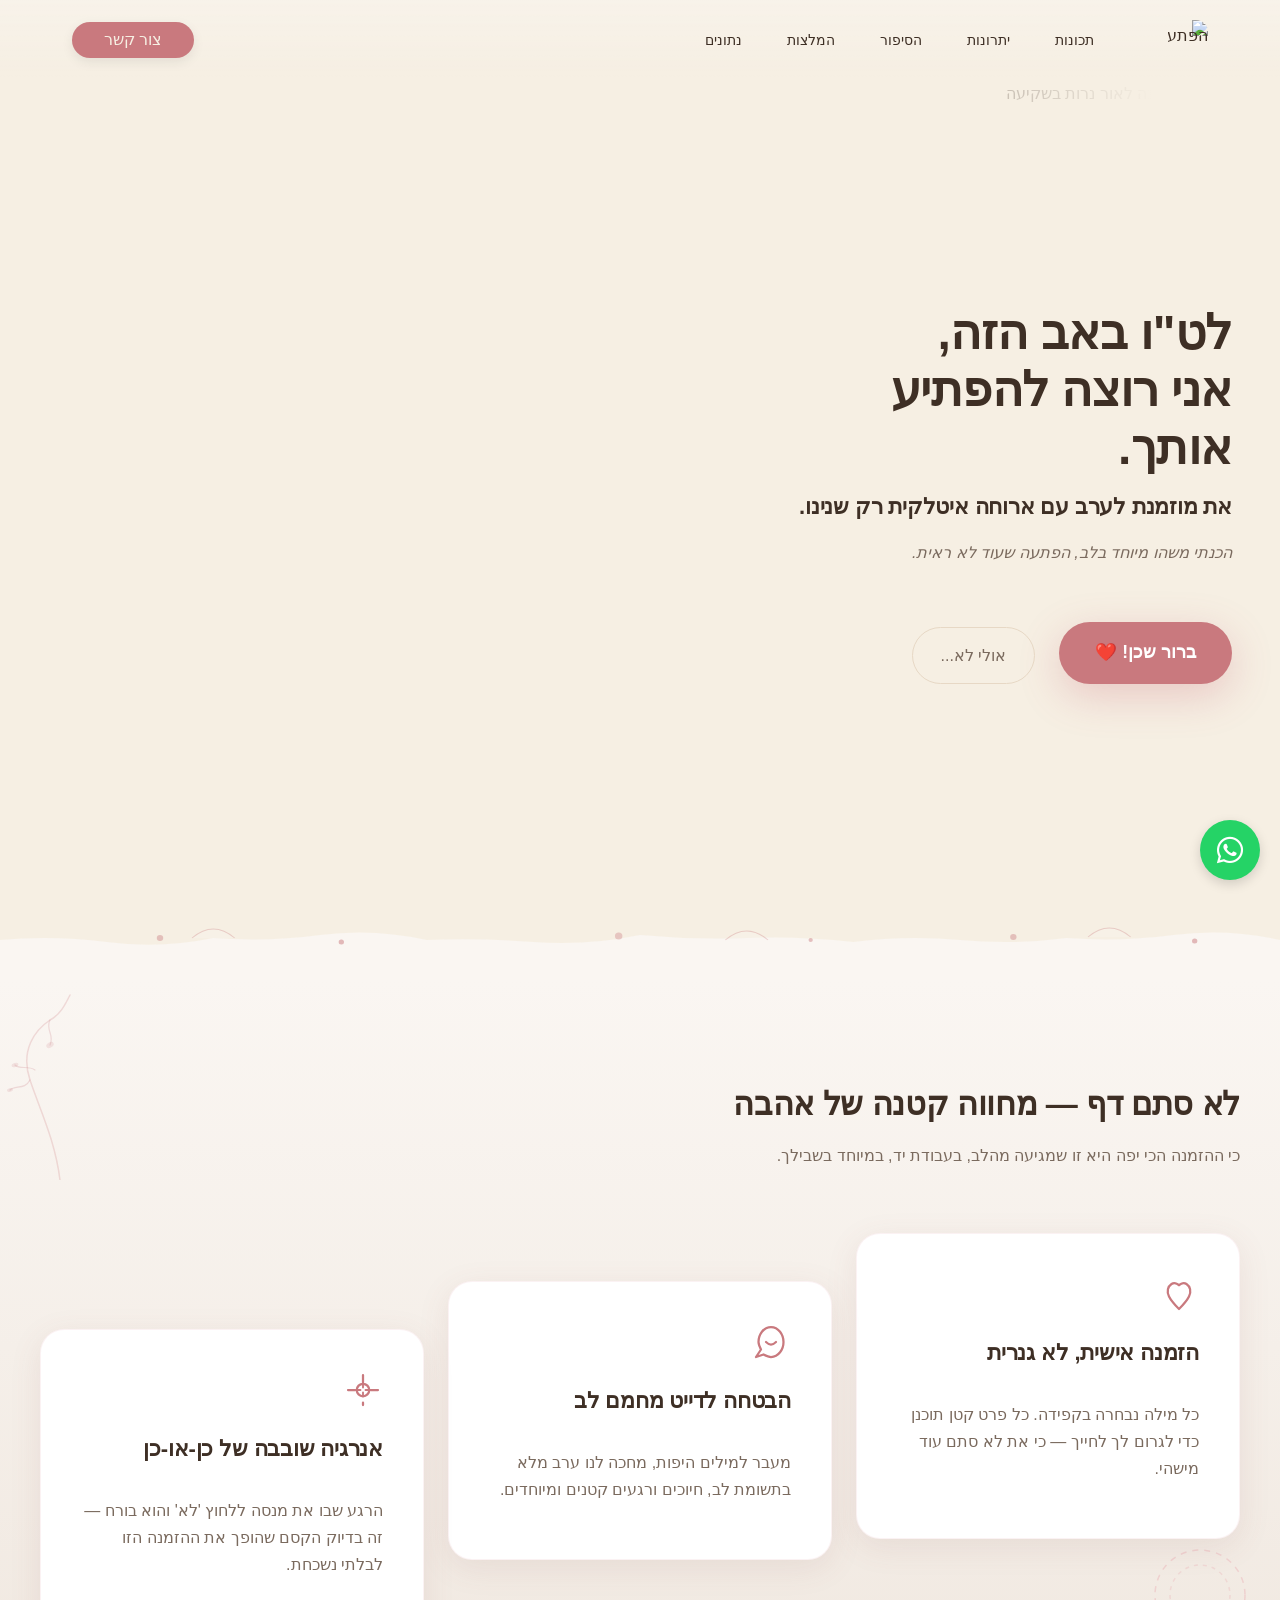
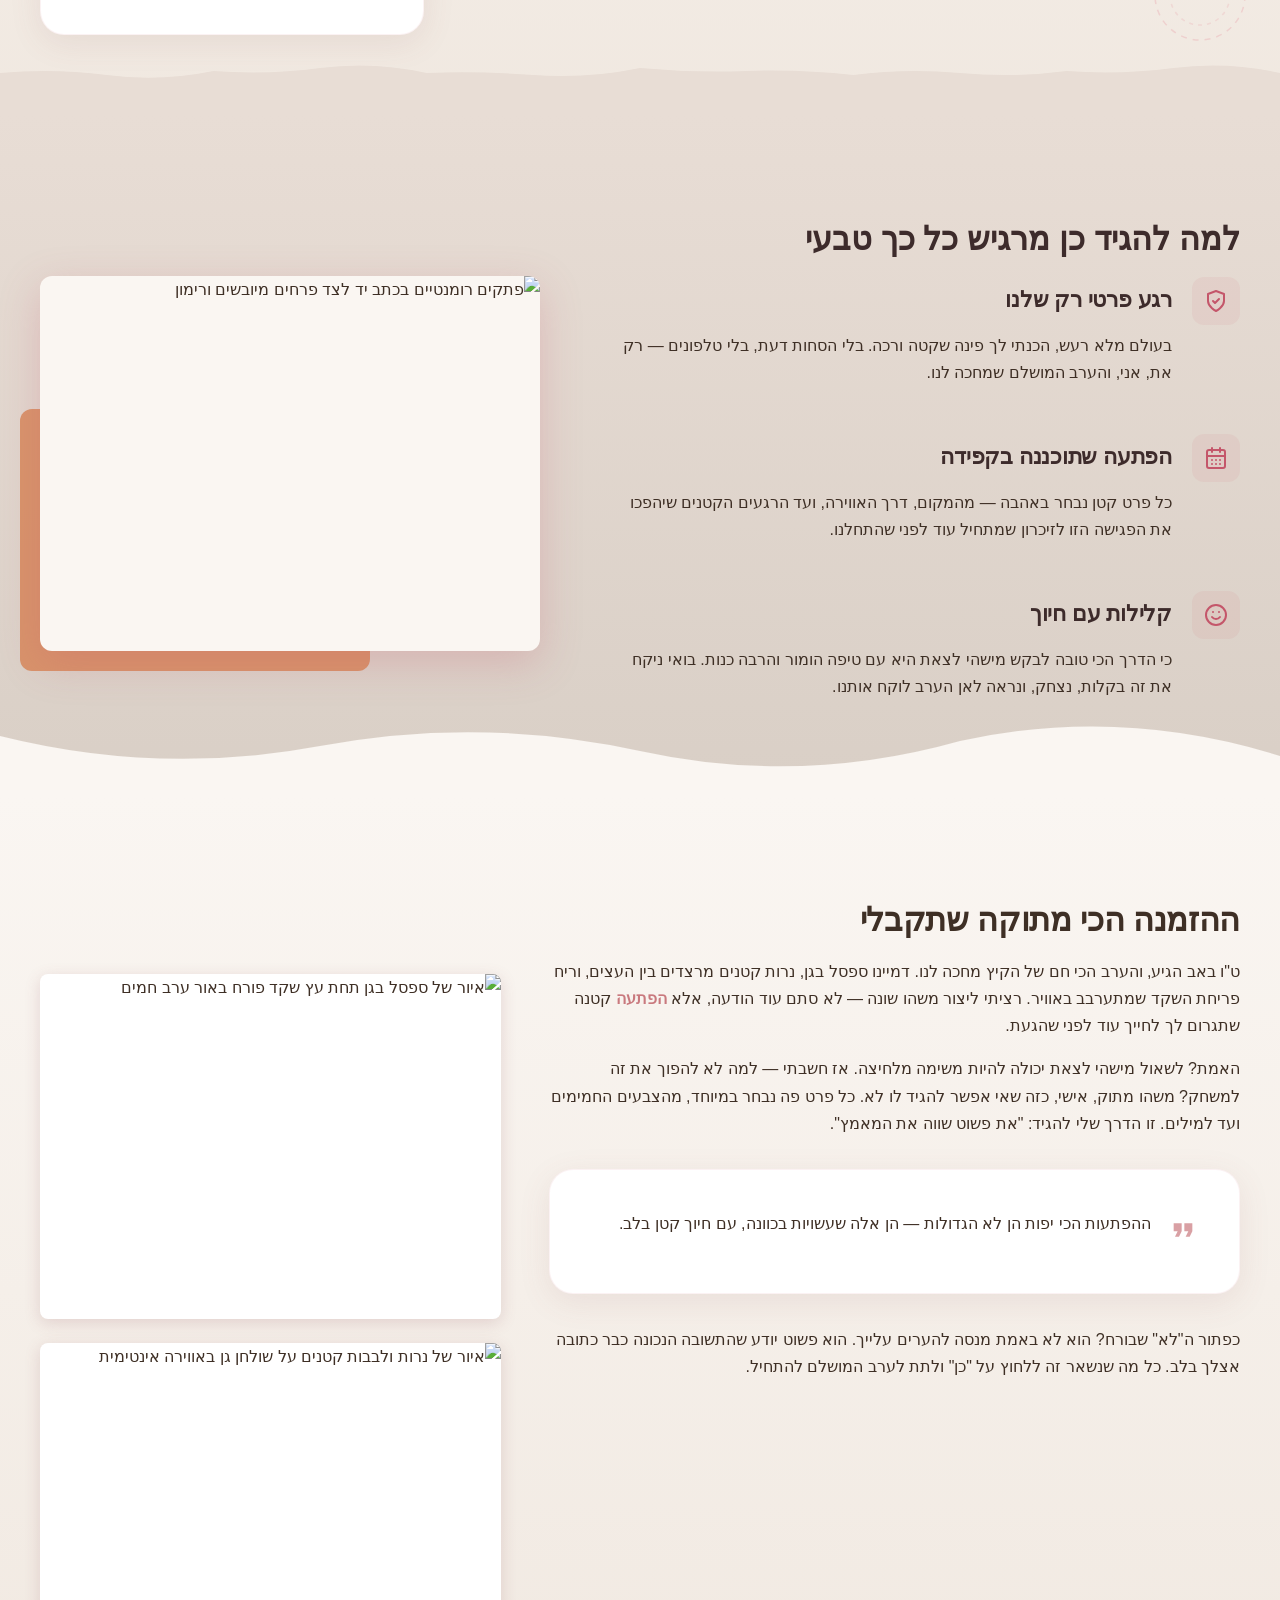
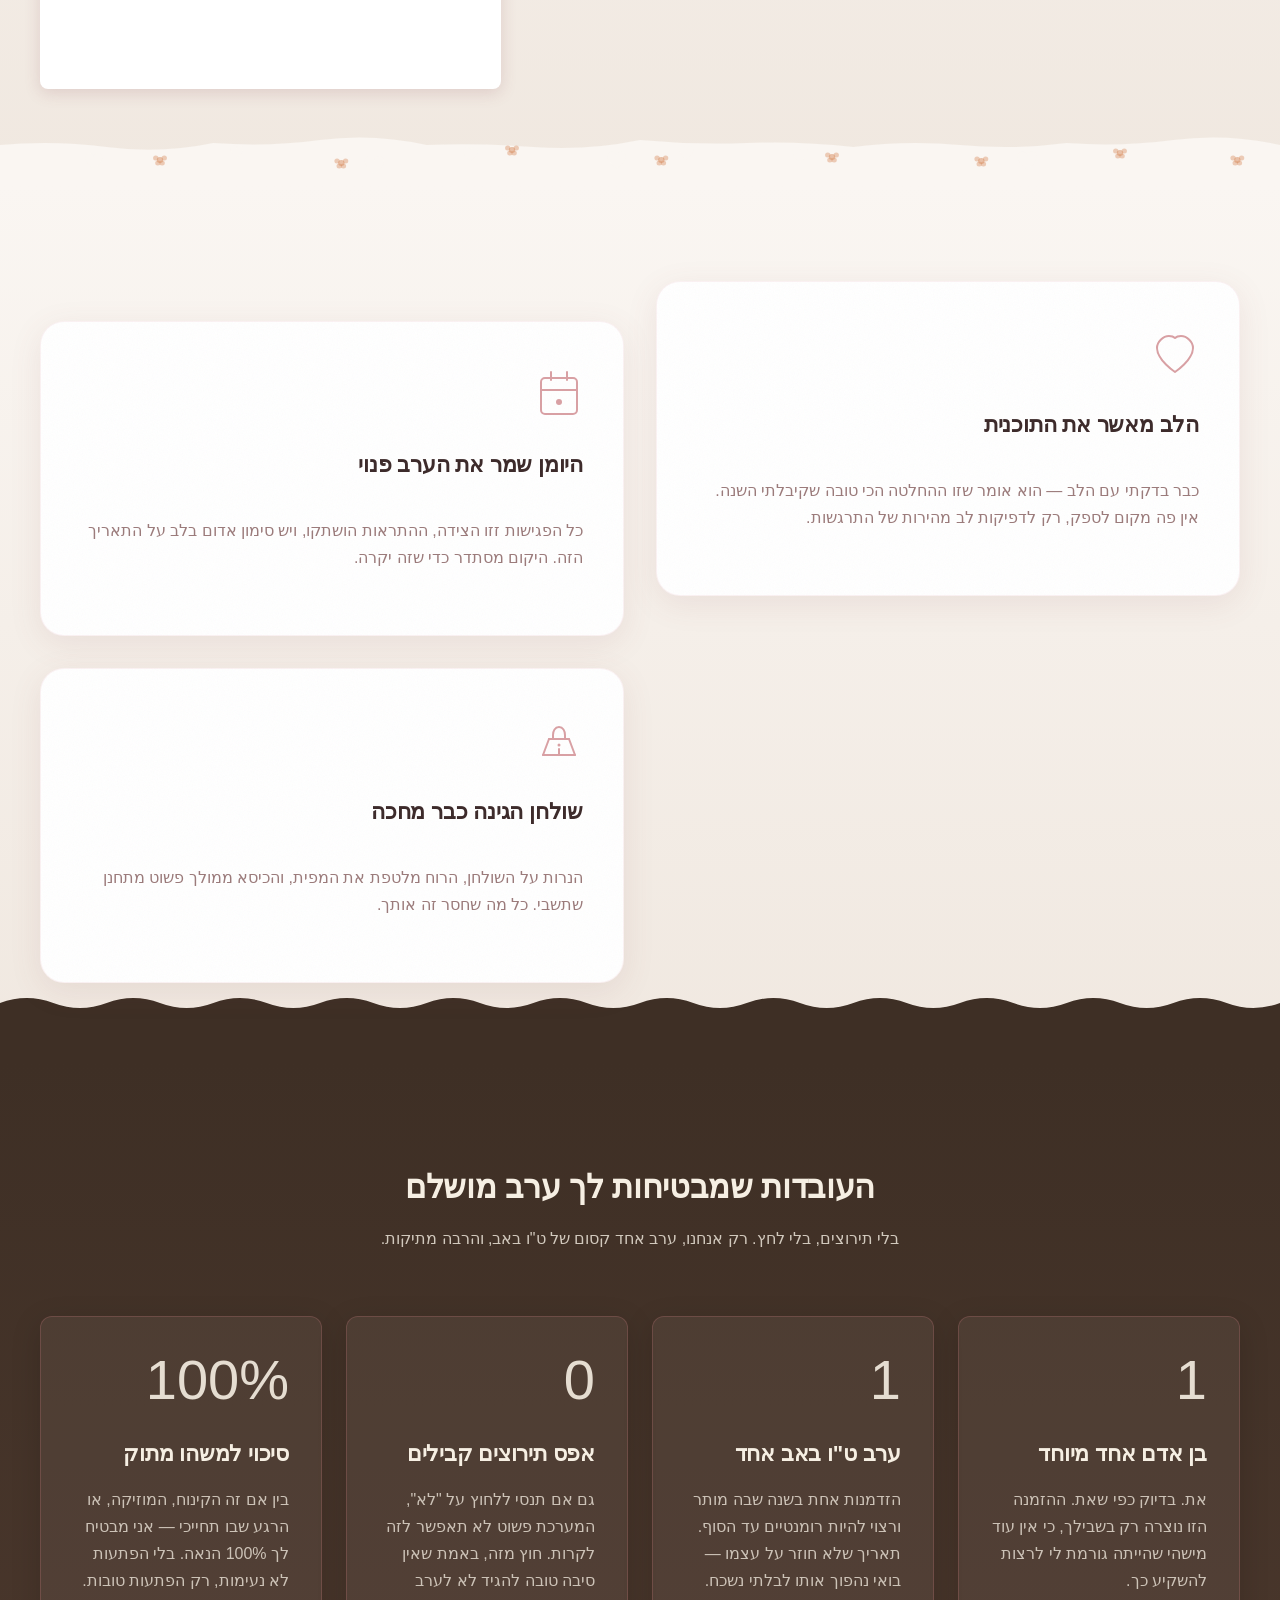
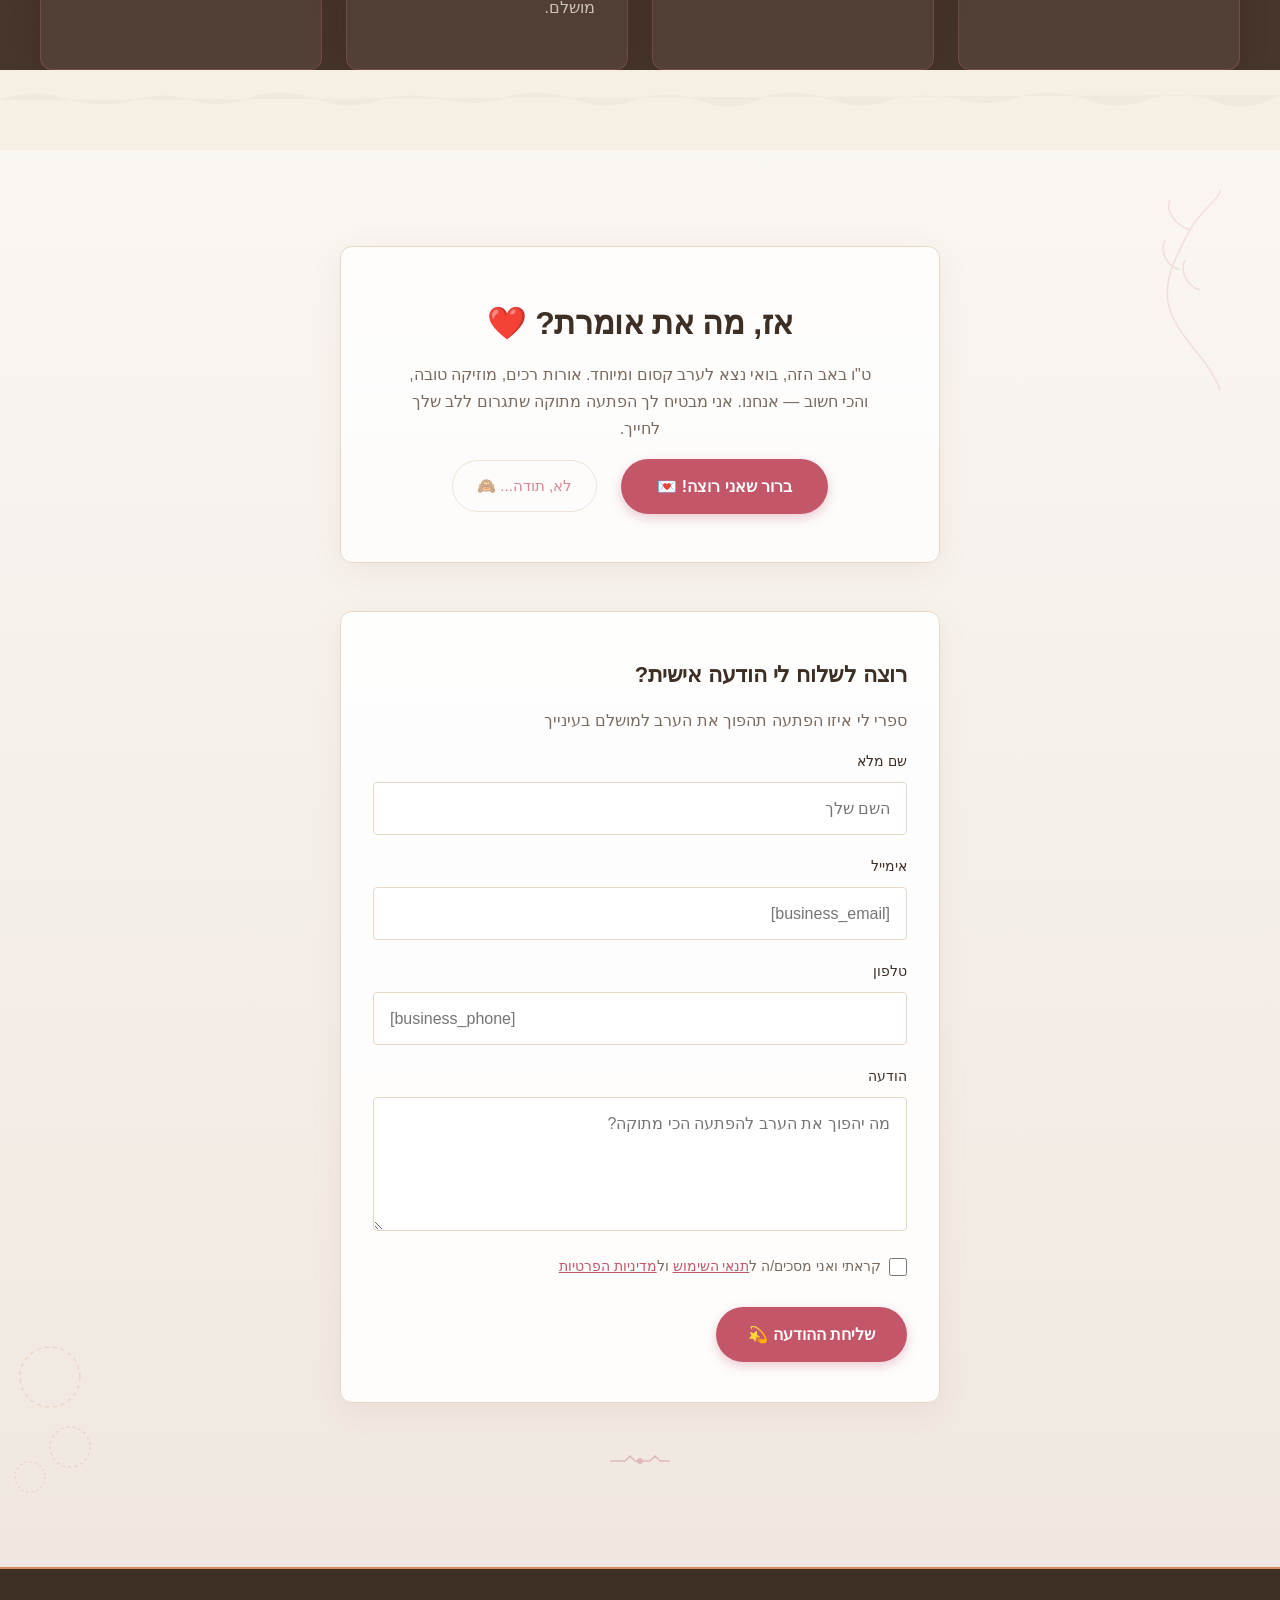
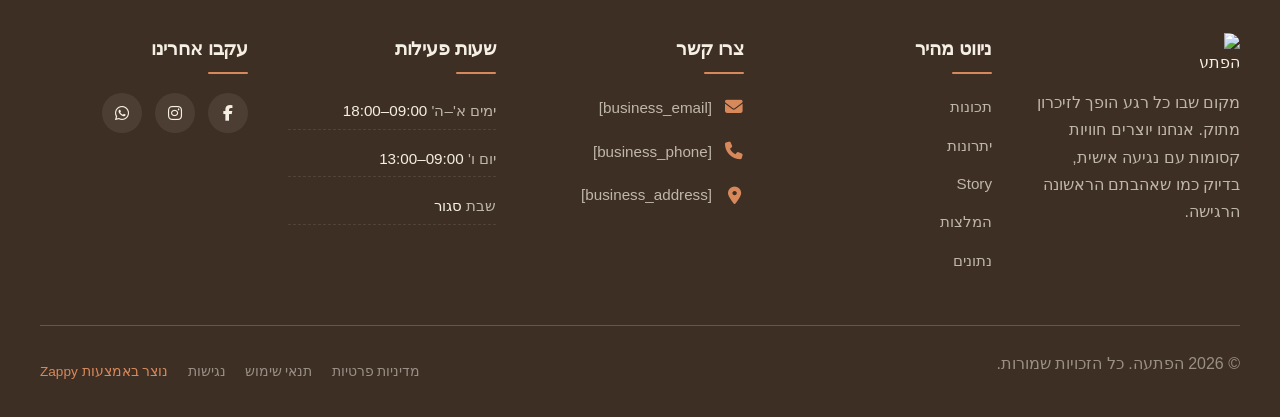
==== commit 17633198: "Incremental sync: 1 page(s) — update_text" ====
--- a/public/index.html
+++ b/public/index.html
@@ -1263,18 +1263,18 @@
 </script>
   
   <main id="main">
-    <section data-band-index="0" id="hero" class="index-hero-section" data-hero-treatment="fade-bleed" data-layout-spec="בית-hero" style="--hero-fade-color: var(--bg-light);" data-hero-type="fullscreen-scrim">
-  <img loading="eager" fetchpriority="high" class="hero-fade-img" data-hero-bg="true" data-placeholder="index-hero-image-1" data-context="A softly lit garden table for two at dusk, viewed from a slight angle. Warm candles flicker in glass holders, small scattered flowers (anemones and delicate white blossoms) rest on the wooden table, and a few pomegranate halves and almond blossom branches frame the scene. The background is a lush, out-of-focus garden with string lights and golden-hour light filtering through olive trees. The composition places the table setting on the left side of the frame." width="1200" height="800" src="/assets/site-image-index-hero-image-1.webp" alt="שולחן רומנטי בגינה לאור נרות בשקיעה" decoding="async">
+    <section data-band-index="0" id="hero" class="index-hero-section" data-hero-treatment="fade-bleed" data-layout-spec="בית-hero" style="--hero-fade-color: var(--bg-light); margin-top: -70px !important; padding-top: 70px !important;" data-hero-type="fullscreen-scrim" data-zappy-nav-underlap="true">
+  <img loading="eager" fetchpriority="high" class="hero-fade-img" data-hero-bg="true" data-placeholder="index-hero-image-1" data-context="A softly lit garden table for two at dusk, viewed from a slight angle. Warm candles flicker in glass holders, small scattered flowers (anemones and delicate white blossoms) rest on the wooden table, and a few pomegranate halves and almond blossom branches frame the scene. The background is a lush, out-of-focus garden with string lights and golden-hour light filtering through olive trees. The composition places the table setting on the left side of the frame." width="1200" height="800" src="/assets/site-image-index-hero-image-1.webp" alt="שולחן רומנטי בגינה לאור נרות בשקיעה" data-hero-background="true" data-element-type="image" data-element-id="img-1784744861969-gm3zcdiy7" decoding="async">
 
   <div class="hero-fade-content">
     <div class="hero-text-group">
       <h1 class="hero-headline">לט"ו באב הזה,<br>אני רוצה להפתיע<br>אותך.</h1>
-      <h3 class="hero-subtitle">את מוזמנת לערב קסום בגינה,<br>רק שנינו, לאור נרות.</h3>
+      <h3 class="hero-subtitle" >את מוזמנת לערב עם ארוחה איטלקית רק שנינו.</h3>
       <p class="hero-poetic-line">הכנתי משהו מיוחד בלב, הפתעה שעוד לא ראית.</p>
     </div>
     <div class="hero-cta-group">
-      <a href="#accept" class="btn-primary-pill" role="button">ברור שכן! ❤️</a>
-      <a href="#playful-no" class="btn-secondary-ghost" role="button">אולי לא...</a>
+      <a href="#accept" class="btn-primary-pill" role="button" data-element-type="button" data-element-id="btn-1784744861962-n0l5jnqb6" data-native-element="true" style="outline: none;">ברור שכן! ❤️</a>
+      <a href="#playful-no" class="btn-secondary-ghost" role="button" data-element-type="button" data-element-id="btn-1784744861962-83mwfg2lh" data-native-element="true">אולי לא...</a>
     </div>
   </div>
 
